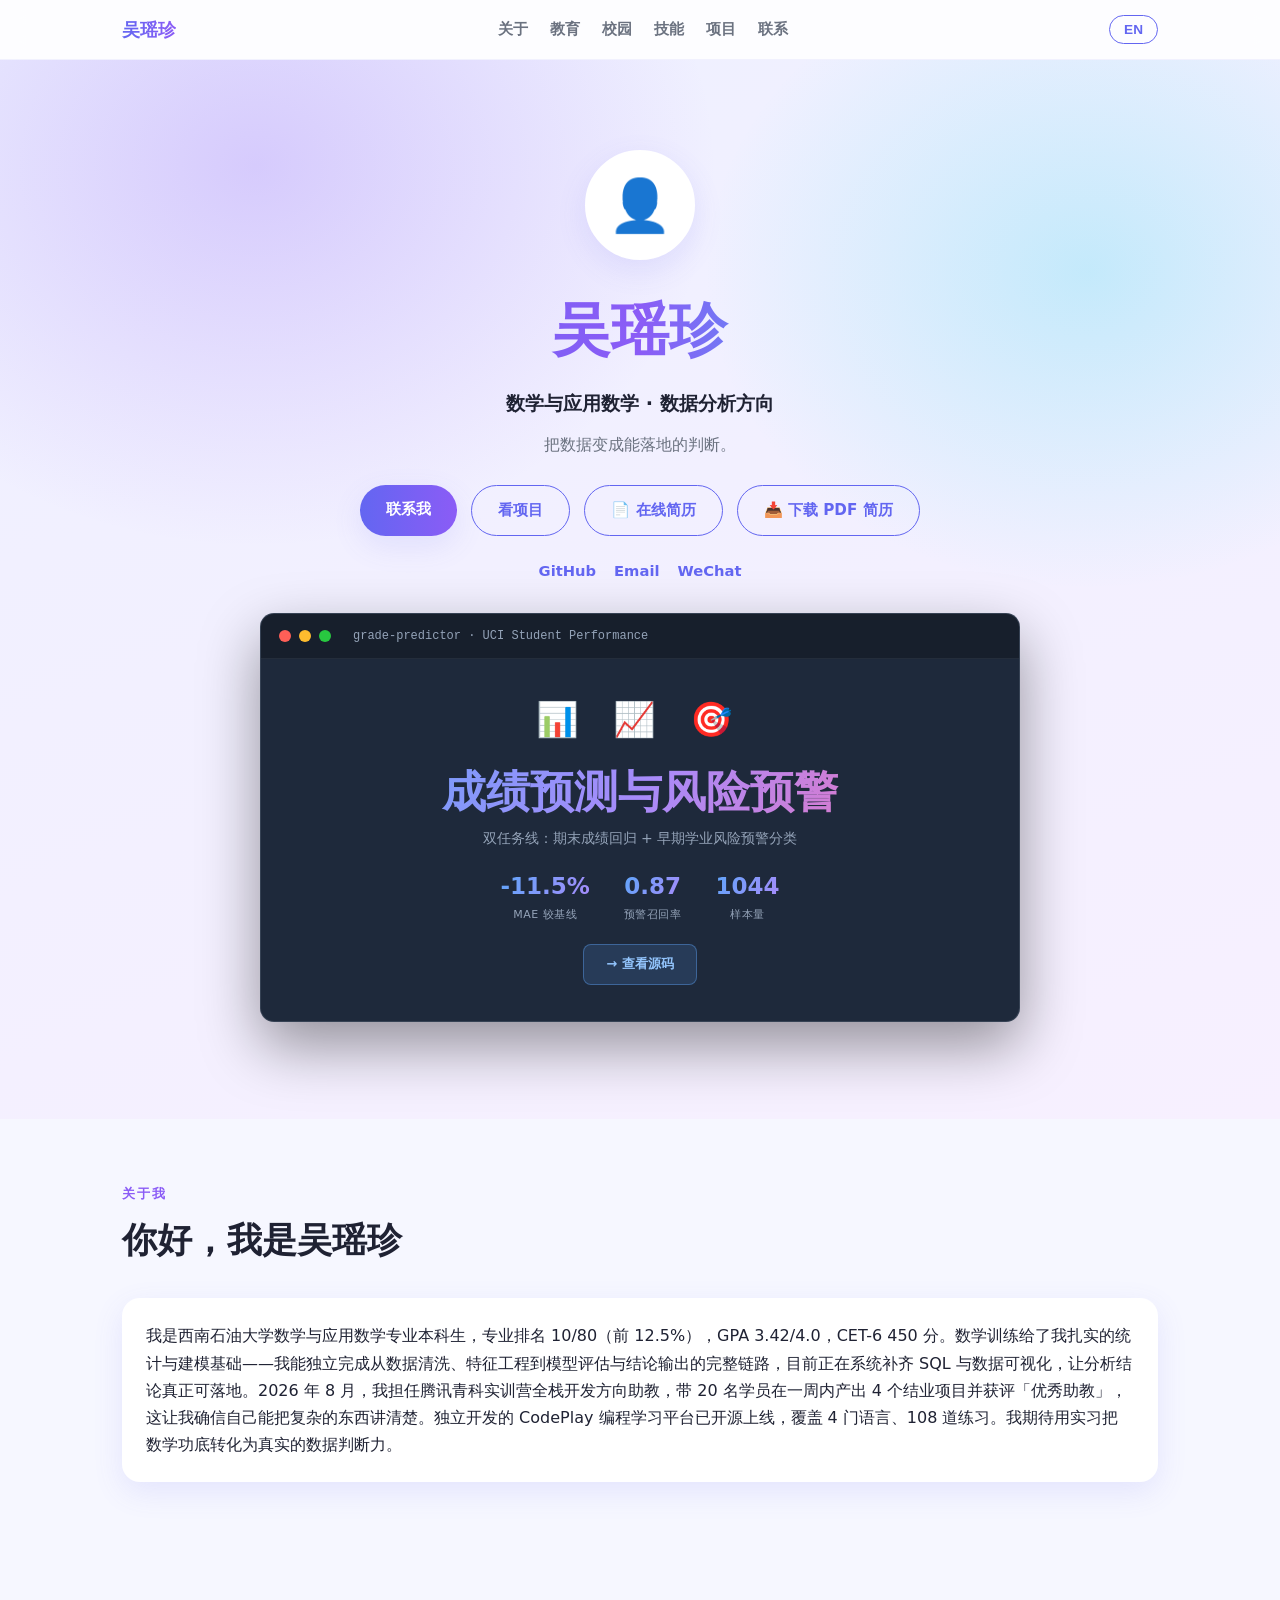
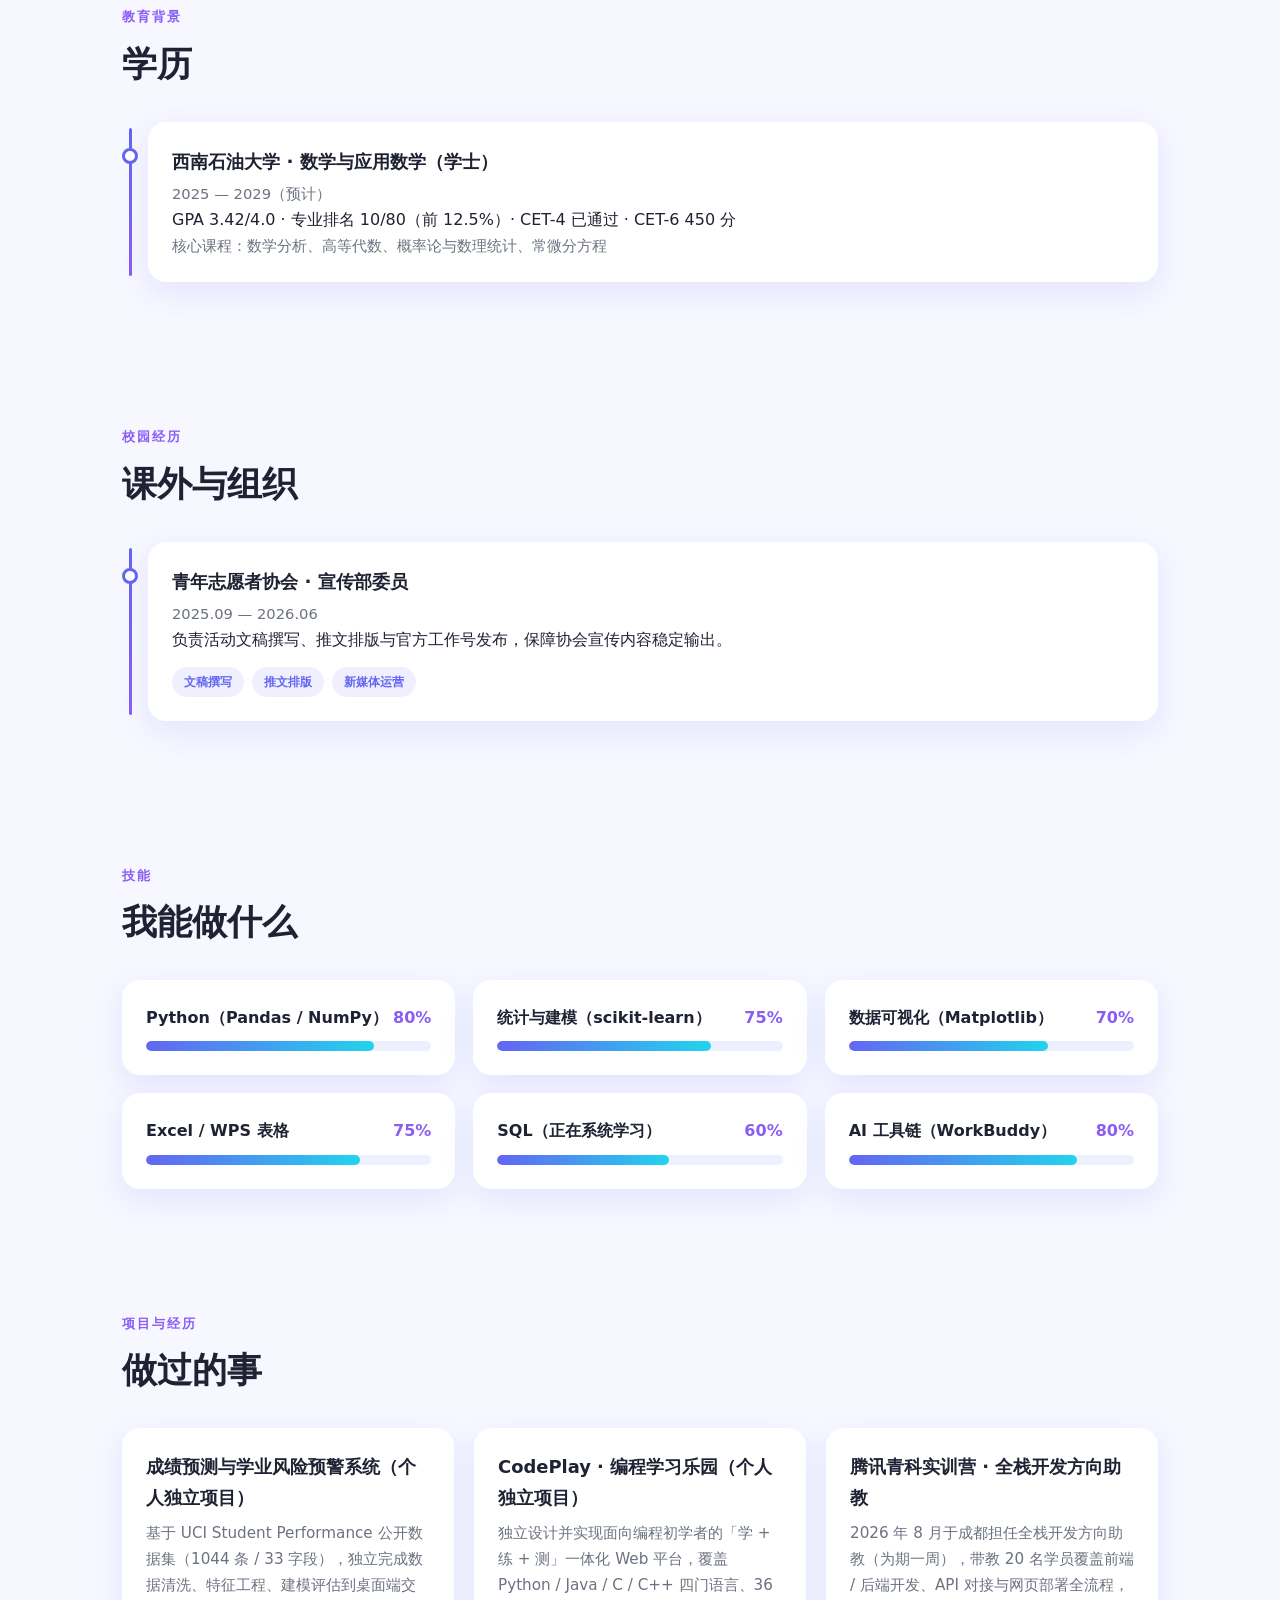
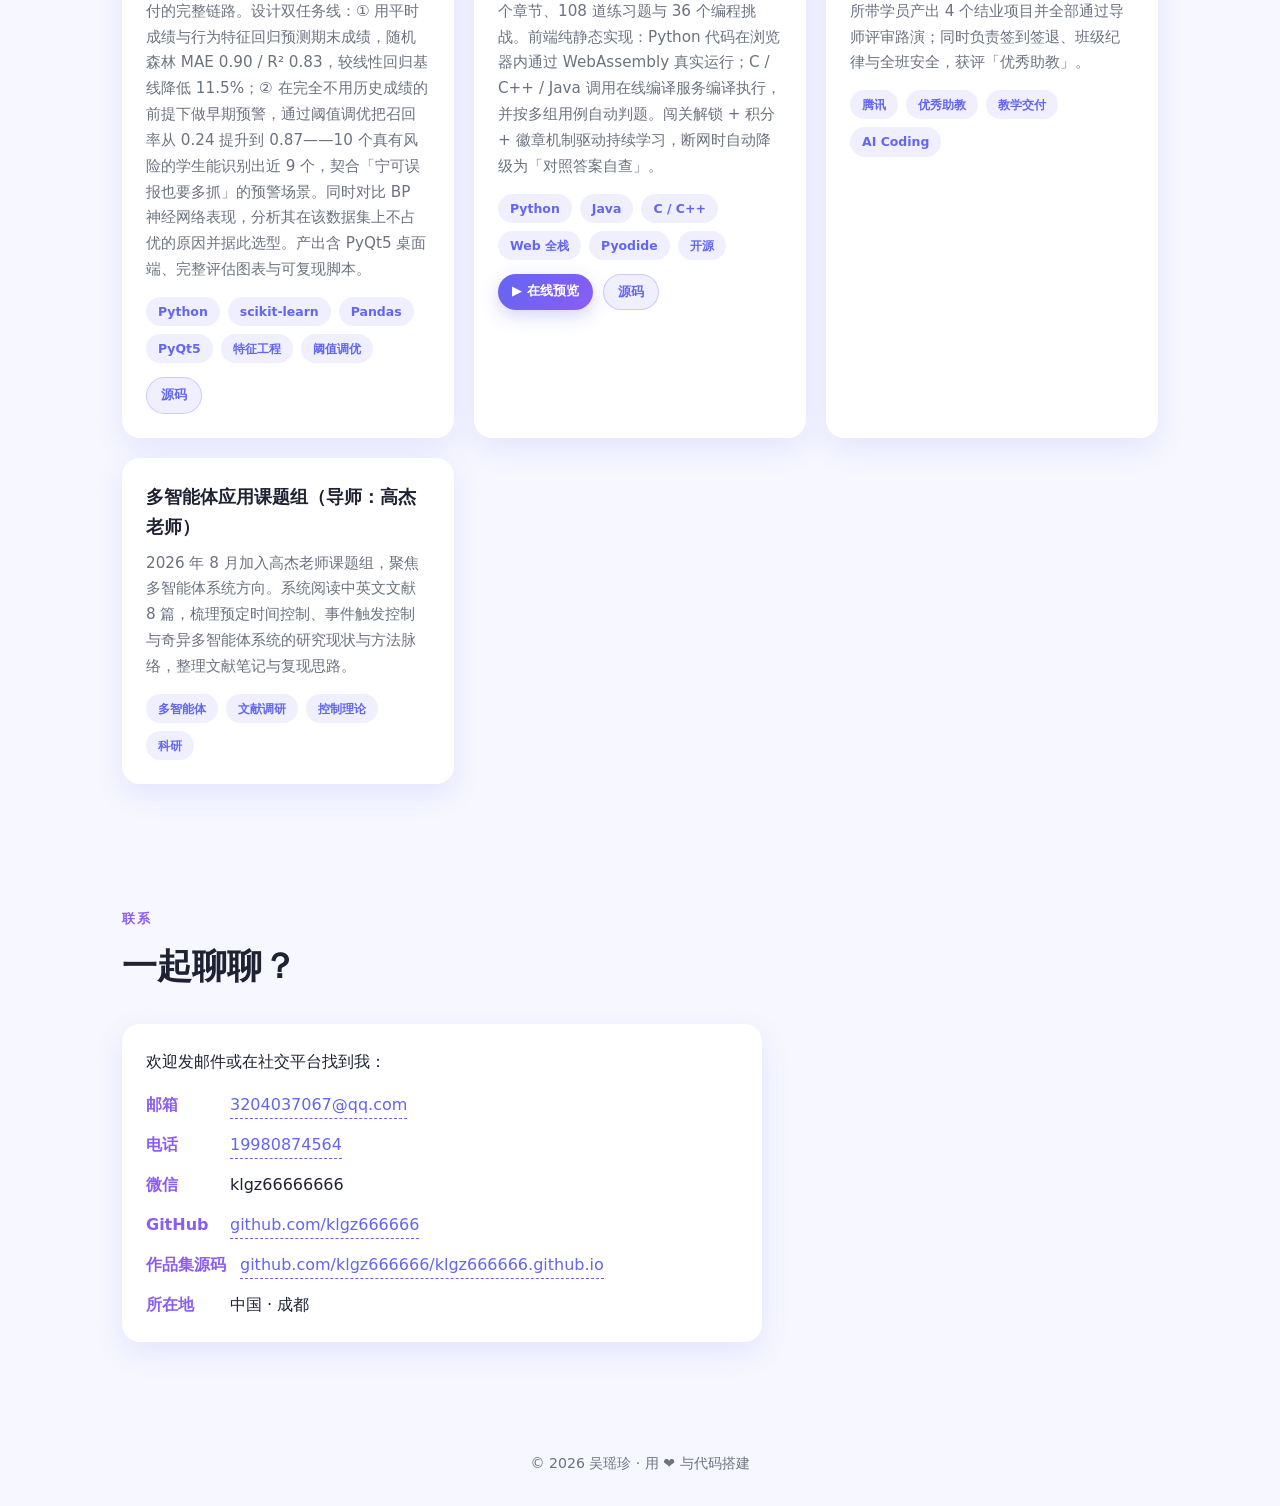
==== index.html @ b0e51e5f "refactor: point online resume button to renamed file" ====
<!DOCTYPE html>
<html lang="zh">
<head>
  <meta charset="UTF-8" />
  <meta name="viewport" content="width=device-width, initial-scale=1.0" />
  <title data-zh="吴瑶珍 · 数据分析 | 个人主页" data-en="Wu Yaozhen · Data Analytics">吴瑶珍 · 数据分析 | 个人主页</title>
  <link rel="stylesheet" href="styles.css" />
  <style>
    /* Hero 特色项目预览 */
    .featured{max-width:680px;margin:50px auto 0;padding:0 24px}
    .featured__window{background:#1e293b;border-radius:14px;overflow:hidden;border:1px solid rgba(148,163,184,.2);box-shadow:0 24px 60px rgba(0,0,0,.4);transition:transform .3s}
    .featured__window:hover{transform:translateY(-6px)}
    .featured__bar{display:flex;align-items:center;gap:8px;padding:12px 18px;background:rgba(0,0,0,.25);border-bottom:1px solid rgba(148,163,184,.1)}
    .featured__bar .dot{width:12px;height:12px;border-radius:50%}
    .featured__bar .dot--red{background:#ff5f57}
    .featured__bar .dot--yellow{background:#febc2e}
    .featured__bar .dot--green{background:#28c840}
    .featured__url{font-size:12px;color:#94a3b8;margin-left:14px;font-family:ui-monospace,Consolas,monospace}
    .featured__body{padding:32px 24px 36px;text-align:center}
    .featured__langs{font-size:34px;letter-spacing:12px;margin-bottom:18px}
    .featured__name{font-size:clamp(28px,4.4vw,44px);font-weight:900;background:linear-gradient(120deg,#60a5fa,#a78bfa,#f472b6);-webkit-background-clip:text;background-clip:text;color:transparent;line-height:1.15}
    .featured__tag{font-size:14px;color:#94a3b8;margin-top:10px}
    .featured__stats{font-size:13px;color:#fbbf24;font-weight:600;margin-top:16px;letter-spacing:.5px}
    .featured__cta{display:inline-block;margin-top:20px;padding:8px 22px;border-radius:8px;background:rgba(96,165,250,.15);border:1px solid rgba(96,165,250,.4);color:#93c5fd;font-size:13px;text-decoration:none;font-weight:600;transition:.2s}
    .featured__cta:hover{background:rgba(96,165,250,.25);border-color:#60a5fa;color:#fff}
    .featured__metrics{display:flex;justify-content:center;gap:34px;margin-top:22px}
    .featured__metrics>div{display:flex;flex-direction:column;gap:5px;align-items:center}
    .featured__metrics b{font-size:23px;font-weight:800;background:linear-gradient(120deg,#60a5fa,#a78bfa);-webkit-background-clip:text;background-clip:text;color:transparent;line-height:1.2}
    .featured__metrics span{font-size:11px;color:#94a3b8;letter-spacing:.5px;white-space:nowrap}
    @media(max-width:600px){.featured__url{display:none}.featured__langs{letter-spacing:6px}.featured__metrics{gap:18px}.featured__metrics b{font-size:18px}.featured__metrics span{font-size:10px}}
  </style>
</head>
<body>
  <!-- ===== 顶部导航 ===== -->
  <header class="nav" id="nav">
    <div class="nav__inner">
      <a class="nav__logo" href="#home" data-zh="吴瑶珍" data-en="Wu Yaozhen">吴瑶珍</a>
      <nav class="nav__links">
        <a href="#about" data-zh="关于" data-en="About">关于</a>
        <a href="#education" data-zh="教育" data-en="Education">教育</a>
        <a href="#campus" data-zh="校园" data-en="Campus">校园</a>
        <a href="#skills" data-zh="技能" data-en="Skills">技能</a>
        <a href="#projects" data-zh="项目" data-en="Projects">项目</a>
        <a href="#contact" data-zh="联系" data-en="Contact">联系</a>
      </nav>
      <button class="lang-toggle" id="langToggle" aria-label="切换语言">EN</button>
    </div>
  </header>

  <!-- ===== Hero 区 ===== -->
  <section class="hero" id="home">
    <div class="hero__bg" aria-hidden="true"></div>
    <div class="hero__inner">
      <div class="hero__avatar" aria-hidden="true">👤</div>
      <h1 class="hero__name" data-zh="吴瑶珍" data-en="Wu Yaozhen">吴瑶珍</h1>
      <p class="hero__role" data-zh="数学与应用数学 · 数据分析方向" data-en="Mathematics · Data Analytics">数学与应用数学 · 数据分析方向</p>
      <p class="hero__tagline" data-zh="把数据变成能落地的判断。" data-en="Turning data into decisions that hold up.">把数据变成能落地的判断。</p>
      <div class="hero__cta">
        <a class="btn btn--primary" href="#contact" data-zh="联系我" data-en="Contact Me">联系我</a>
        <a class="btn btn--ghost" href="#projects" data-zh="看项目" data-en="View Projects">看项目</a>
        <a class="btn btn--ghost" href="resume_online.html" target="_blank" data-zh="📄 在线简历" data-en="📄 Online Resume">📄 在线简历</a>
        <a class="btn btn--ghost" href="resume_print.html" target="_blank" data-zh="📥 下载 PDF 简历" data-en="📥 Download PDF">📥 下载 PDF 简历</a>
      </div>
      <div class="hero__socials">
        <a href="https://github.com/klgz666666" target="_blank" rel="noopener" aria-label="GitHub">GitHub</a>
        <a href="mailto:3204037067@qq.com" aria-label="Email">Email</a>
        <a href="#contact" aria-label="WeChat">WeChat</a>
      </div>

      <!-- Featured Project: 成绩预测与学业风险预警 -->
      <a class="featured" href="https://github.com/klgz666666/grade-predictor" target="_blank" rel="noopener" aria-label="成绩预测与学业风险预警系统">
        <div class="featured__window">
          <div class="featured__bar">
            <span class="dot dot--red"></span>
            <span class="dot dot--yellow"></span>
            <span class="dot dot--green"></span>
            <span class="featured__url">grade-predictor · UCI Student Performance</span>
          </div>
          <div class="featured__body">
            <div class="featured__langs">📊 📈 🎯</div>
            <div class="featured__name" data-zh="成绩预测与风险预警" data-en="Grade Prediction &amp; Risk Warning">成绩预测与风险预警</div>
            <div class="featured__tag" data-zh="双任务线：期末成绩回归 + 早期学业风险预警分类" data-en="Two tracks: grade regression + early risk-warning classification">双任务线：期末成绩回归 + 早期学业风险预警分类</div>
            <div class="featured__metrics">
              <div><b>-11.5%</b><span data-zh="MAE 较基线" data-en="MAE vs baseline">MAE 较基线</span></div>
              <div><b>0.87</b><span data-zh="预警召回率" data-en="Warning recall">预警召回率</span></div>
              <div><b>1044</b><span data-zh="样本量" data-en="Samples">样本量</span></div>
            </div>
            <span class="featured__cta" data-zh="→ 查看源码" data-en="→ View source">→ 查看源码</span>
          </div>
        </div>
      </a>
    </div>
  </section>

  <!-- ===== 关于我 ===== -->
  <section class="section" id="about">
    <div class="section__head reveal">
      <span class="section__kicker" data-zh="关于我" data-en="About">关于我</span>
      <h2 data-zh="你好，我是吴瑶珍" data-en="Hi, I'm Wu Yaozhen">你好，我是吴瑶珍</h2>
    </div>
    <div class="card reveal">
      <p data-zh="我是西南石油大学数学与应用数学专业本科生，专业排名 10/80（前 12.5%），GPA 3.42/4.0，CET-6 450 分。数学训练给了我扎实的统计与建模基础——我能独立完成从数据清洗、特征工程到模型评估与结论输出的完整链路，目前正在系统补齐 SQL 与数据可视化，让分析结论真正可落地。2026 年 8 月，我担任腾讯青科实训营全栈开发方向助教，带 20 名学员在一周内产出 4 个结业项目并获评「优秀助教」，这让我确信自己能把复杂的东西讲清楚。独立开发的 CodePlay 编程学习平台已开源上线，覆盖 4 门语言、108 道练习。我期待用实习把数学功底转化为真实的数据判断力。" data-en="I'm an undergraduate in Mathematics at Southwest Petroleum University — ranked 10/80 (top 12.5%), GPA 3.42/4.0, CET-6 450. My math training gave me a solid statistical and modeling foundation: I can independently own the full loop from data cleaning and feature engineering to model evaluation and written conclusions, and I'm now systematically building up SQL and data visualization so findings actually land. In Aug 2026 I served as a TA for the full-stack track at Tencent's Youth Science Camp, guiding 20 trainees to 4 shipped capstone projects in one week and earning an Outstanding TA award — which convinced me I can make complex things clear. My solo-built CodePlay learning platform is open-sourced and live, covering 4 languages and 108 exercises. I'm looking for an internship to turn solid math into real analytical judgment.">我是西南石油大学数学与应用数学专业本科生，专业排名 10/80（前 12.5%），GPA 3.42/4.0，CET-6 450 分。数学训练给了我扎实的统计与建模基础——我能独立完成从数据清洗、特征工程到模型评估与结论输出的完整链路，目前正在系统补齐 SQL 与数据可视化，让分析结论真正可落地。2026 年 8 月，我担任腾讯青科实训营全栈开发方向助教，带 20 名学员在一周内产出 4 个结业项目并获评「优秀助教」，这让我确信自己能把复杂的东西讲清楚。独立开发的 CodePlay 编程学习平台已开源上线，覆盖 4 门语言、108 道练习。我期待用实习把数学功底转化为真实的数据判断力。</p>
    </div>
  </section>

  <!-- ===== 教育背景 ===== -->
  <section class="section" id="education">
    <div class="section__head reveal">
      <span class="section__kicker" data-zh="教育背景" data-en="Education">教育背景</span>
      <h2 data-zh="学历" data-en="Education">学历</h2>
    </div>
    <div class="timeline">
      <div class="timeline__item reveal">
        <div class="timeline__dot" aria-hidden="true"></div>
        <div class="card">
          <h3 data-zh="西南石油大学 · 数学与应用数学（学士）" data-en="Southwest Petroleum University · B.Sc. in Mathematics">西南石油大学 · 数学与应用数学（学士）</h3>
          <p class="muted" data-zh="2025 — 2029（预计）" data-en="2025 — 2029 (expected)">2025 — 2029（预计）</p>
          <p data-zh="GPA 3.42/4.0 · 专业排名 10/80（前 12.5%）· CET-4 已通过 · CET-6 450 分" data-en="GPA 3.42/4.0 · Rank 10/80 (top 12.5%) · CET-4 passed · CET-6 450">GPA 3.42/4.0 · 专业排名 10/80（前 12.5%）· CET-4 已通过 · CET-6 450 分</p>
          <p class="muted" data-zh="核心课程：数学分析、高等代数、概率论与数理统计、常微分方程" data-en="Core courses: Mathematical Analysis, Advanced Algebra, Probability &amp; Statistics, ODE">核心课程：数学分析、高等代数、概率论与数理统计、常微分方程</p>
        </div>
      </div>
    </div>
  </section>

  <!-- ===== 校园经历 ===== -->
  <section class="section" id="campus">
    <div class="section__head reveal">
      <span class="section__kicker" data-zh="校园经历" data-en="Campus Experience">校园经历</span>
      <h2 data-zh="课外与组织" data-en="Extracurricular &amp; Org">课外与组织</h2>
    </div>
    <div class="timeline">
      <div class="timeline__item reveal">
        <div class="timeline__dot" aria-hidden="true"></div>
        <div class="card">
          <h3 data-zh="青年志愿者协会 · 宣传部委员" data-en="Youth Volunteers Association · PR Dept. Member">青年志愿者协会 · 宣传部委员</h3>
          <p class="muted" data-zh="2025.09 — 2026.06" data-en="2025.09 — 2026.06">2025.09 — 2026.06</p>
          <p data-zh="负责活动文稿撰写、推文排版与官方工作号发布，保障协会宣传内容稳定输出。" data-en="Wrote event copy, laid out articles, and published on the official account — keeping the association's publicity running steadily.">负责活动文稿撰写、推文排版与官方工作号发布，保障协会宣传内容稳定输出。</p>
          <div class="tags"><span>文稿撰写</span><span>推文排版</span><span>新媒体运营</span></div>
        </div>
      </div>
    </div>
  </section>

  <!-- ===== 技能 ===== -->
  <section class="section" id="skills">
    <div class="section__head reveal">
      <span class="section__kicker" data-zh="技能" data-en="Skills">技能</span>
      <h2 data-zh="我能做什么" data-en="What I Can Do">我能做什么</h2>
    </div>
    <div class="skills-grid">
      <!-- 每个技能：data-level 为进度百分比（0-100） -->
      <div class="card skill reveal">
        <div class="skill__top"><span data-zh="Python（Pandas / NumPy）" data-en="Python (Pandas / NumPy)">Python（Pandas / NumPy）</span><span class="skill__pct">80%</span></div>
        <div class="bar"><div class="bar__fill" data-level="80"></div></div>
      </div>
      <div class="card skill reveal">
        <div class="skill__top"><span data-zh="统计与建模（scikit-learn）" data-en="Statistics &amp; Modeling (scikit-learn)">统计与建模（scikit-learn）</span><span class="skill__pct">75%</span></div>
        <div class="bar"><div class="bar__fill" data-level="75"></div></div>
      </div>
      <div class="card skill reveal">
        <div class="skill__top"><span data-zh="数据可视化（Matplotlib）" data-en="Data Visualization (Matplotlib)">数据可视化（Matplotlib）</span><span class="skill__pct">70%</span></div>
        <div class="bar"><div class="bar__fill" data-level="70"></div></div>
      </div>
      <div class="card skill reveal">
        <div class="skill__top"><span data-zh="Excel / WPS 表格" data-en="Excel / WPS">Excel / WPS 表格</span><span class="skill__pct">75%</span></div>
        <div class="bar"><div class="bar__fill" data-level="75"></div></div>
      </div>
      <div class="card skill reveal">
        <div class="skill__top"><span data-zh="SQL（正在系统学习）" data-en="SQL (in progress)">SQL（正在系统学习）</span><span class="skill__pct">60%</span></div>
        <div class="bar"><div class="bar__fill" data-level="60"></div></div>
      </div>
      <div class="card skill reveal">
        <div class="skill__top"><span data-zh="AI 工具链（WorkBuddy）" data-en="AI Tooling (WorkBuddy)">AI 工具链（WorkBuddy）</span><span class="skill__pct">80%</span></div>
        <div class="bar"><div class="bar__fill" data-level="80"></div></div>
      </div>
    </div>
  </section>

  <!-- ===== 项目与经历 ===== -->
  <section class="section" id="projects">
    <div class="section__head reveal">
      <span class="section__kicker" data-zh="项目与经历" data-en="Projects">项目与经历</span>
      <h2 data-zh="做过的事" data-en="What I've Done">做过的事</h2>
    </div>
    <div class="projects-grid">
      <!-- 成绩预测与学业风险预警 · 数据分析核心项目 -->
      <article class="card project reveal">
        <h3 data-zh="成绩预测与学业风险预警系统（个人独立项目）" data-en="Grade Prediction &amp; Early Risk Warning (Solo Project)">成绩预测与学业风险预警系统（个人独立项目）</h3>
        <p data-zh="基于 UCI Student Performance 公开数据集（1044 条 / 33 字段），独立完成数据清洗、特征工程、建模评估到桌面端交付的完整链路。设计双任务线：① 用平时成绩与行为特征回归预测期末成绩，随机森林 MAE 0.90 / R² 0.83，较线性回归基线降低 11.5%；② 在完全不用历史成绩的前提下做早期预警，通过阈值调优把召回率从 0.24 提升到 0.87——10 个真有风险的学生能识别出近 9 个，契合「宁可误报也要多抓」的预警场景。同时对比 BP 神经网络表现，分析其在该数据集上不占优的原因并据此选型。产出含 PyQt5 桌面端、完整评估图表与可复现脚本。" data-en="End-to-end solo build on the public UCI Student Performance dataset (1,044 records / 33 features) — data cleaning, feature engineering, modeling, evaluation, and a desktop deliverable. Two task tracks: (1) regressing final grades from coursework scores and behavioral features — Random Forest MAE 0.90 / R² 0.83, an 11.5% reduction over the linear baseline; (2) early warning using no historical scores at all, where threshold tuning lifted recall from 0.24 to 0.87 — catching nearly 9 of every 10 truly at-risk students, matching the &quot;better to over-flag than miss&quot; logic of early-warning scenarios. Also benchmarked an MLP neural net, analyzed why it underperforms on this dataset, and documented the model choice. Ships with a PyQt5 desktop app, full evaluation plots, and reproducible scripts.">基于 UCI Student Performance 公开数据集（1044 条 / 33 字段），独立完成数据清洗、特征工程、建模评估到桌面端交付的完整链路。设计双任务线：① 用平时成绩与行为特征回归预测期末成绩，随机森林 MAE 0.90 / R² 0.83，较线性回归基线降低 11.5%；② 在完全不用历史成绩的前提下做早期预警，通过阈值调优把召回率从 0.24 提升到 0.87——10 个真有风险的学生能识别出近 9 个，契合「宁可误报也要多抓」的预警场景。同时对比 BP 神经网络表现，分析其在该数据集上不占优的原因并据此选型。产出含 PyQt5 桌面端、完整评估图表与可复现脚本。</p>
        <div class="tags"><span>Python</span><span>scikit-learn</span><span>Pandas</span><span>PyQt5</span><span>特征工程</span><span>阈值调优</span></div>
        <div class="project-links">
          <a class="repo" href="https://github.com/klgz666666/grade-predictor" target="_blank" rel="noopener" data-zh="源码" data-en="Source">源码</a>
        </div>
      </article>
      <!-- CodePlay · 个人独立项目 -->
      <article class="card project reveal">
        <h3 data-zh="CodePlay · 编程学习乐园（个人独立项目）" data-en="CodePlay · Programming Learning Playground (Solo Project)">CodePlay · 编程学习乐园（个人独立项目）</h3>
        <p data-zh="独立设计并实现面向编程初学者的「学 + 练 + 测」一体化 Web 平台，覆盖 Python / Java / C / C++ 四门语言、36 个章节、108 道练习题与 36 个编程挑战。前端纯静态实现：Python 代码在浏览器内通过 WebAssembly 真实运行；C / C++ / Java 调用在线编译服务编译执行，并按多组用例自动判题。闯关解锁 + 积分 + 徽章机制驱动持续学习，断网时自动降级为「对照答案自查」。" data-en="Solo-designed and shipped an end-to-end learn + practice + test web platform for programming beginners. Covers Python / Java / C / C++ with 36 chapters, 108 quizzes, and 36 coding challenges. Built as a static frontend: Python runs locally via WebAssembly; C/C++/Java compile via an online judge and auto-grade against test cases. Gamified with level-locked chapters, XP, and badges, with an automatic fallback to self-check mode when offline.">独立设计并实现面向编程初学者的「学 + 练 + 测」一体化 Web 平台，覆盖 Python / Java / C / C++ 四门语言、36 个章节、108 道练习题与 36 个编程挑战。前端纯静态实现：Python 代码在浏览器内通过 WebAssembly 真实运行；C / C++ / Java 调用在线编译服务编译执行，并按多组用例自动判题。闯关解锁 + 积分 + 徽章机制驱动持续学习，断网时自动降级为「对照答案自查」。</p>
        <div class="tags"><span>Python</span><span>Java</span><span>C / C++</span><span>Web 全栈</span><span>Pyodide</span><span>开源</span></div>
        <div class="project-links">
          <a class="live" href="https://klgz666666.github.io/codeplay/" target="_blank" rel="noopener" data-zh="▶ 在线预览" data-en="▶ Live Demo">▶ 在线预览</a>
          <a class="repo" href="https://github.com/klgz666666/codeplay" target="_blank" rel="noopener" data-zh="源码" data-en="Source">源码</a>
        </div>
      </article>
      <!-- 腾讯青科实训营助教 -->
      <article class="card project reveal">
        <h3 data-zh="腾讯青科实训营 · 全栈开发方向助教" data-en="Tencent Youth Science Camp · Full-stack Track TA">腾讯青科实训营 · 全栈开发方向助教</h3>
        <p data-zh="2026 年 8 月于成都担任全栈开发方向助教（为期一周），带教 20 名学员覆盖前端 / 后端开发、API 对接与网页部署全流程，所带学员产出 4 个结业项目并全部通过导师评审路演；同时负责签到签退、班级纪律与全班安全，获评「优秀助教」。" data-en="TA for the full-stack track in Chengdu (Aug 2026, one week). Mentored 20 trainees across frontend / backend development, API integration, and web deployment; all 4 capstone projects passed mentor review and demo day. Also owned attendance, class discipline, and student safety, and was named an Outstanding TA.">2026 年 8 月于成都担任全栈开发方向助教（为期一周），带教 20 名学员覆盖前端 / 后端开发、API 对接与网页部署全流程，所带学员产出 4 个结业项目并全部通过导师评审路演；同时负责签到签退、班级纪律与全班安全，获评「优秀助教」。</p>
        <div class="tags"><span>腾讯</span><span>优秀助教</span><span>教学交付</span><span>AI Coding</span></div>
      </article>
      <!-- 科研经历：多智能体课题组 -->
      <article class="card project reveal">
        <h3 data-zh="多智能体应用课题组（导师：高杰老师）" data-en="Multi-Agent Applications Group (Advisor: Prof. Gao Jie)">多智能体应用课题组（导师：高杰老师）</h3>
        <p data-zh="2026 年 8 月加入高杰老师课题组，聚焦多智能体系统方向。系统阅读中英文文献 8 篇，梳理预定时间控制、事件触发控制与奇异多智能体系统的研究现状与方法脉络，整理文献笔记与复现思路。" data-en="Joined Prof. Gao Jie's group in Aug 2026, focusing on multi-agent systems. Reviewed 8 papers in Chinese and English on prescribed-time control, event-triggered control, and singular multi-agent systems, and compiled reading notes and reproduction plans.">2026 年 8 月加入高杰老师课题组，聚焦多智能体系统方向。系统阅读中英文文献 8 篇，梳理预定时间控制、事件触发控制与奇异多智能体系统的研究现状与方法脉络，整理文献笔记与复现思路。</p>
        <div class="tags"><span>多智能体</span><span>文献调研</span><span>控制理论</span><span>科研</span></div>
      </article>
    </div>
  </section>

  <!-- ===== 联系方式 ===== -->
  <section class="section section--contact" id="contact">
    <div class="section__head reveal">
      <span class="section__kicker" data-zh="联系" data-en="Contact">联系</span>
      <h2 data-zh="一起聊聊？" data-en="Let's Talk">一起聊聊？</h2>
    </div>
    <div class="card contact-card reveal">
      <p data-zh="欢迎发邮件或在社交平台找到我：" data-en="Feel free to email me or find me on social platforms:">欢迎发邮件或在社交平台找到我：</p>
      <ul class="contact-list">
        <li><span data-zh="邮箱" data-en="Email">邮箱</span><a href="mailto:3204037067@qq.com">3204037067@qq.com</a></li>
        <li><span data-zh="电话" data-en="Phone">电话</span><a href="tel:19980874564">19980874564</a></li>
        <li><span data-zh="微信" data-en="WeChat">微信</span><span>klgz66666666</span></li>
        <li><span data-zh="GitHub" data-en="GitHub">GitHub</span><a href="https://github.com/klgz666666" target="_blank" rel="noopener">github.com/klgz666666</a></li>
        <li><span data-zh="作品集源码" data-en="Portfolio Source">作品集源码</span><a href="https://github.com/klgz666666/klgz666666.github.io" target="_blank" rel="noopener">github.com/klgz666666/klgz666666.github.io</a></li>
        <li><span data-zh="所在地" data-en="Location">所在地</span><span data-zh="中国 · 成都" data-en="Chengdu, China">中国 · 成都</span></li>
      </ul>
    </div>
  </section>

  <footer class="footer">
    <p data-zh="© 2026 吴瑶珍 · 用 ❤️ 与代码搭建" data-en="© 2026 Wu Yaozhen · Built with ❤️ &amp; code">© 2026 吴瑶珍 · 用 ❤️ 与代码搭建</p>
  </footer>

  <script src="script.js"></script>
</body>
</html>
---- styles.css ----
/* =========================================================
   个人简历网站 · 活泼创意风样式
   想改配色：只改下面 :root 里的几个变量即可
   ========================================================= */
:root {
  --c1: #6366f1;        /* 主色 靛蓝 */
  --c2: #8b5cf6;        /* 辅助 紫 */
  --c3: #22d3ee;        /* 点缀 青 */
  --ink: #1f2233;       /* 正文深灰 */
  --muted: #6b7280;     /* 次要文字 */
  --bg: #f6f7ff;        /* 页面底色 */
  --card: #ffffff;      /* 卡片底色 */
  --radius: 18px;
  --shadow: 0 10px 30px rgba(99, 102, 241, 0.12);
  --shadow-hover: 0 16px 40px rgba(99, 102, 241, 0.22);
}

* { box-sizing: border-box; margin: 0; padding: 0; }

html { scroll-behavior: smooth; }

body {
  font-family: "PingFang SC", "Microsoft YaHei", "Segoe UI", system-ui, -apple-system, sans-serif;
  color: var(--ink);
  background: var(--bg);
  line-height: 1.7;
  -webkit-font-smoothing: antialiased;
}

a { color: inherit; text-decoration: none; }

.muted { color: var(--muted); font-size: 0.92rem; }

/* ===== 导航 ===== */
.nav {
  position: sticky; top: 0; z-index: 50;
  background: rgba(255, 255, 255, 0.75);
  backdrop-filter: blur(12px);
  border-bottom: 1px solid rgba(99, 102, 241, 0.08);
}
.nav__inner {
  max-width: 1080px; margin: 0 auto;
  display: flex; align-items: center; justify-content: space-between;
  padding: 14px 22px;
}
.nav__logo {
  font-weight: 800; font-size: 1.15rem;
  background: linear-gradient(90deg, var(--c1), var(--c2));
  -webkit-background-clip: text; background-clip: text; color: transparent;
}
.nav__links { display: flex; gap: 22px; }
.nav__links a {
  font-weight: 600; color: var(--muted); font-size: 0.95rem;
  transition: color 0.2s;
}
.nav__links a:hover { color: var(--c1); }

.lang-toggle {
  border: 1.5px solid var(--c1); color: var(--c1);
  background: transparent; border-radius: 999px;
  padding: 6px 14px; font-weight: 700; cursor: pointer;
  transition: all 0.2s; font-size: 0.85rem;
}
.lang-toggle:hover { background: var(--c1); color: #fff; }

/* ===== Hero ===== */
.hero {
  position: relative; overflow: hidden;
  padding: 90px 22px 70px;
  text-align: center;
}
.hero__bg {
  position: absolute; inset: 0; z-index: 0;
  background:
    radial-gradient(60% 60% at 20% 10%, rgba(139, 92, 246, 0.25), transparent 60%),
    radial-gradient(50% 50% at 85% 20%, rgba(34, 211, 238, 0.22), transparent 60%),
    linear-gradient(160deg, #eef0ff, #f7f0ff);
}
.hero__inner { position: relative; z-index: 1; max-width: 760px; margin: 0 auto; }
.hero__avatar {
  width: 110px; height: 110px; margin: 0 auto 22px;
  border-radius: 50%; font-size: 3.2rem;
  display: grid; place-items: center;
  background: #fff; box-shadow: var(--shadow);
  border: 3px solid #fff;
}
.hero__name {
  font-size: clamp(2.2rem, 6vw, 3.6rem); font-weight: 900;
  background: linear-gradient(90deg, var(--c1), var(--c2), var(--c3));
  -webkit-background-clip: text; background-clip: text; color: transparent;
  letter-spacing: 0.5px;
}
.hero__role {
  font-size: 1.2rem; font-weight: 700; margin-top: 8px; color: var(--ink);
}
.hero__tagline { color: var(--muted); margin-top: 10px; font-size: 1.02rem; }
.hero__cta { display: flex; gap: 14px; justify-content: center; margin-top: 26px; flex-wrap: wrap; }
.hero__socials { display: flex; gap: 18px; justify-content: center; margin-top: 22px; }
.hero__socials a {
  font-weight: 600; color: var(--c1); font-size: 0.92rem;
  border-bottom: 2px solid transparent; transition: border-color 0.2s;
}
.hero__socials a:hover { border-color: var(--c1); }

.btn {
  display: inline-block; padding: 12px 26px; border-radius: 999px;
  font-weight: 700; font-size: 0.95rem; cursor: pointer; transition: all 0.2s;
}
.btn--primary {
  background: linear-gradient(90deg, var(--c1), var(--c2));
  color: #fff; box-shadow: var(--shadow);
}
.btn--primary:hover { transform: translateY(-2px); box-shadow: var(--shadow-hover); }
.btn--ghost { border: 1.5px solid var(--c1); color: var(--c1); }
.btn--ghost:hover { background: var(--c1); color: #fff; }

/* ===== 通用 section ===== */
.section { max-width: 1080px; margin: 0 auto; padding: 60px 22px; }
.section__head { margin-bottom: 28px; }
.section__kicker {
  display: inline-block; font-weight: 800; font-size: 0.8rem; letter-spacing: 2px;
  text-transform: uppercase; color: var(--c2); margin-bottom: 6px;
}
.section__head h2 { font-size: clamp(1.6rem, 4vw, 2.2rem); font-weight: 800; }

.card {
  background: var(--card); border-radius: var(--radius);
  padding: 24px; box-shadow: var(--shadow);
  transition: transform 0.25s, box-shadow 0.25s;
}
.card:hover { transform: translateY(-4px); box-shadow: var(--shadow-hover); }

/* ===== 时间线（教育） ===== */
.timeline { position: relative; padding-left: 26px; }
.timeline::before {
  content: ""; position: absolute; left: 7px; top: 6px; bottom: 6px;
  width: 3px; background: linear-gradient(var(--c1), var(--c2));
  border-radius: 3px;
}
.timeline__item { position: relative; margin-bottom: 20px; }
.timeline__dot {
  position: absolute; left: -26px; top: 26px;
  width: 16px; height: 16px; border-radius: 50%;
  background: #fff; border: 3px solid var(--c1);
}
.timeline__item h3 { font-size: 1.15rem; font-weight: 800; margin-bottom: 4px; }

/* ===== 技能 ===== */
.skills-grid {
  display: grid; grid-template-columns: repeat(auto-fit, minmax(260px, 1fr));
  gap: 18px;
}
.skill__top { display: flex; justify-content: space-between; font-weight: 700; margin-bottom: 10px; }
.skill__pct { color: var(--c2); }
.bar { height: 10px; background: #eef0ff; border-radius: 999px; overflow: hidden; }
.bar__fill {
  height: 100%; width: 0; border-radius: 999px;
  background: linear-gradient(90deg, var(--c1), var(--c3));
  transition: width 1.1s cubic-bezier(.2,.8,.2,1);
}

/* ===== 项目 ===== */
.projects-grid {
  display: grid; grid-template-columns: repeat(auto-fit, minmax(280px, 1fr));
  gap: 20px;
}
.project h3 { font-size: 1.12rem; font-weight: 800; margin-bottom: 8px; }
.project p { color: var(--muted); font-size: 0.95rem; }
.tags { display: flex; flex-wrap: wrap; gap: 8px; margin-top: 14px; }
.tags span {
  font-size: 0.78rem; font-weight: 700; color: var(--c1);
  background: rgba(99, 102, 241, 0.1); padding: 4px 12px; border-radius: 999px;
}

/* ===== 联系 ===== */
.section--contact { padding-bottom: 80px; }
.contact-card { max-width: 640px; }
.contact-list { list-style: none; margin-top: 16px; display: grid; gap: 12px; }
.contact-list li { display: flex; gap: 14px; align-items: baseline; }
.contact-list li span:first-child {
  min-width: 70px; font-weight: 800; color: var(--c2);
}
.contact-list a { color: var(--c1); border-bottom: 1px dashed var(--c1); }

/* 项目卡片外链：在线预览为主按钮，源码为次按钮 */
.project-links { display: flex; flex-wrap: wrap; gap: 10px; margin-top: 14px; }
.project-links a {
  font-size: 0.82rem; font-weight: 800; text-decoration: none;
  padding: 6px 14px; border-radius: 999px; transition: transform .18s ease, box-shadow .18s ease;
}
.project-links a.live {
  color: #fff; background: linear-gradient(135deg, var(--c1), var(--c2));
  box-shadow: 0 6px 18px rgba(99, 102, 241, 0.28);
}
.project-links a.repo {
  color: var(--c1); background: rgba(99, 102, 241, 0.1);
  border: 1px solid rgba(99, 102, 241, 0.25);
}
.project-links a:hover { transform: translateY(-2px); }
@media print {
  .project-links a.live { background: none; color: var(--c1); box-shadow: none; border: 1px solid var(--c1); }
}

/* ===== 页脚 ===== */
.footer { text-align: center; padding: 30px 22px; color: var(--muted); font-size: 0.88rem; }

/* ===== 滚动淡入 ===== */
.reveal { opacity: 0; transform: translateY(26px); transition: opacity 0.7s, transform 0.7s; }
.reveal.is-visible { opacity: 1; transform: none; }

/* ===== 响应式 ===== */
@media (max-width: 640px) {
  .nav__links { display: none; }
  .section { padding: 44px 18px; }
  .hero { padding: 70px 18px 50px; }
}

/* 尊重"减少动效"偏好 */
@media (prefers-reduced-motion: reduce) {
  .reveal { opacity: 1; transform: none; transition: none; }
  .bar__fill { transition: none; }
  html { scroll-behavior: auto; }
}
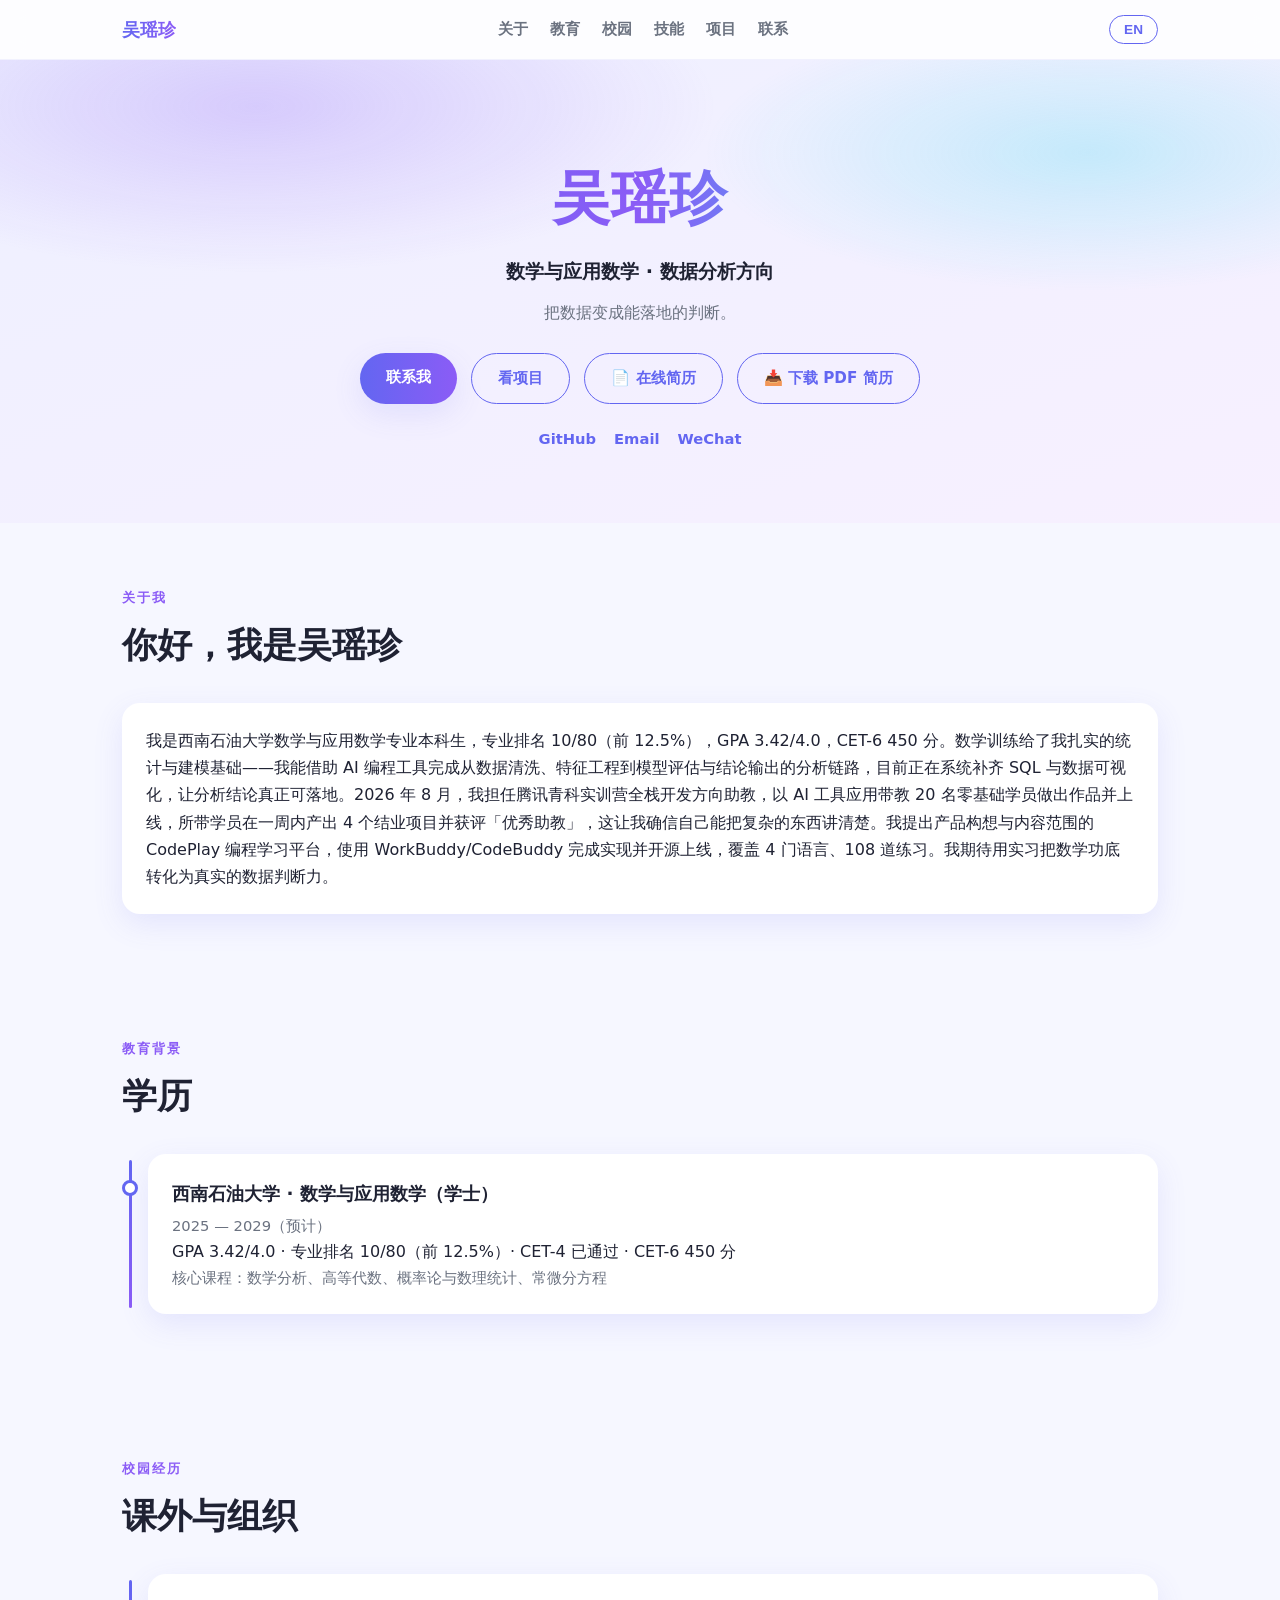
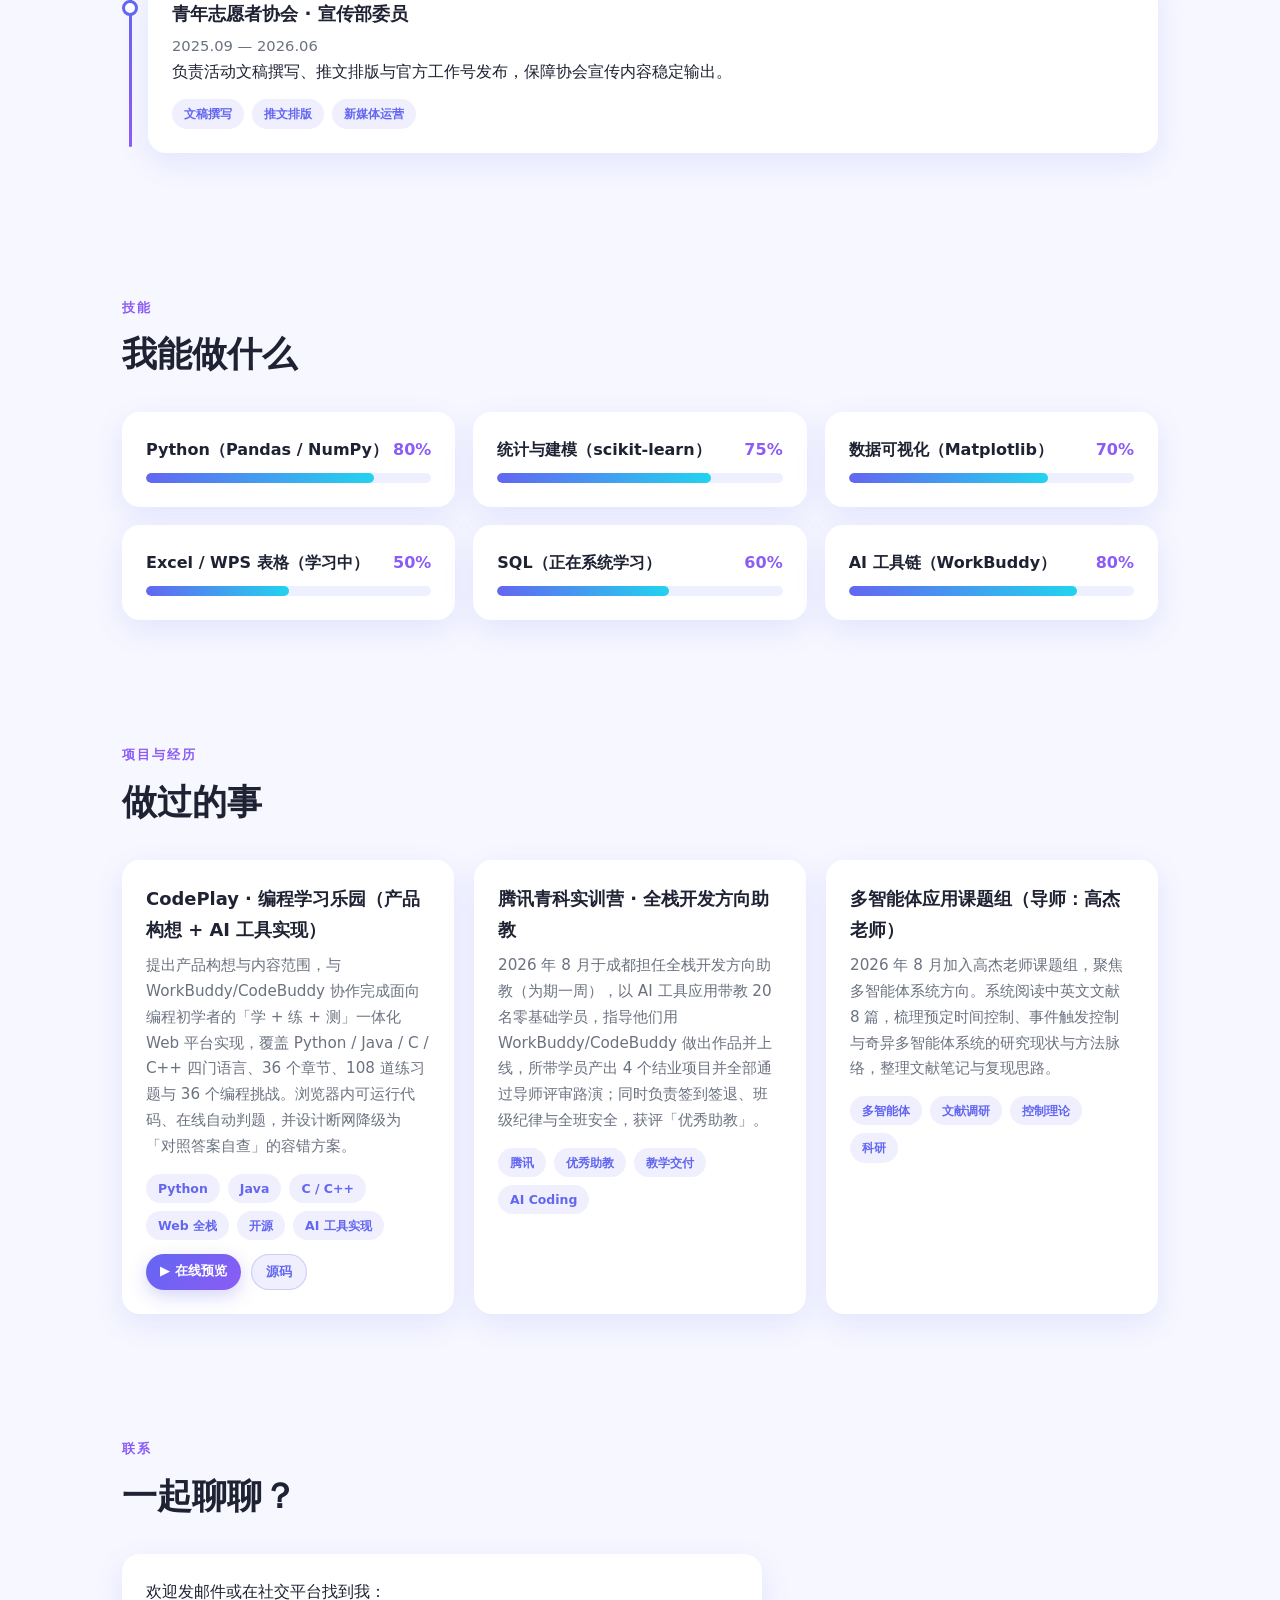
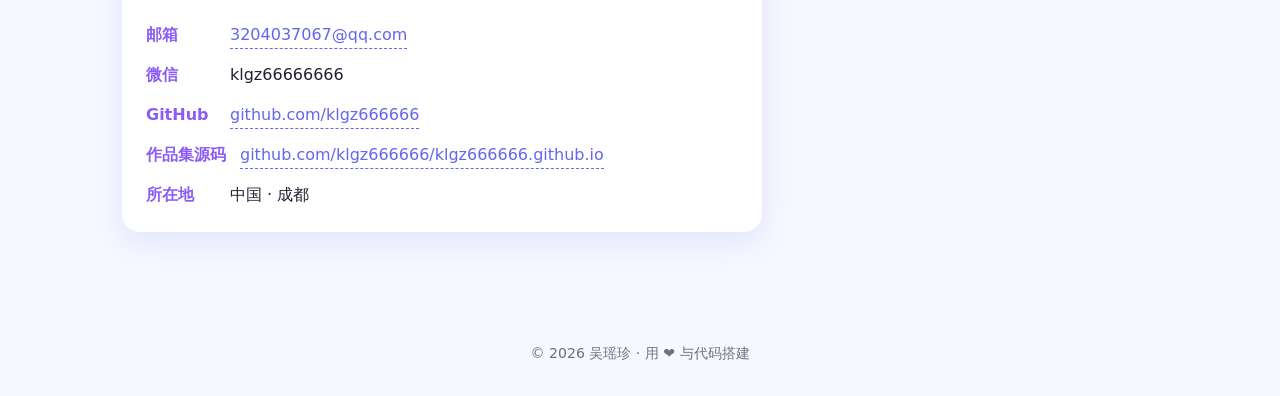
==== commit 168ba86f: "index.html" ====
--- a/index.html
+++ b/index.html
@@ -51,7 +51,6 @@
   <section class="hero" id="home">
     <div class="hero__bg" aria-hidden="true"></div>
     <div class="hero__inner">
-      <div class="hero__avatar" aria-hidden="true">👤</div>
       <h1 class="hero__name" data-zh="吴瑶珍" data-en="Wu Yaozhen">吴瑶珍</h1>
       <p class="hero__role" data-zh="数学与应用数学 · 数据分析方向" data-en="Mathematics · Data Analytics">数学与应用数学 · 数据分析方向</p>
       <p class="hero__tagline" data-zh="把数据变成能落地的判断。" data-en="Turning data into decisions that hold up.">把数据变成能落地的判断。</p>
@@ -66,29 +65,6 @@
         <a href="mailto:3204037067@qq.com" aria-label="Email">Email</a>
         <a href="#contact" aria-label="WeChat">WeChat</a>
       </div>
-
-      <!-- Featured Project: 成绩预测与学业风险预警 -->
-      <a class="featured" href="https://github.com/klgz666666/grade-predictor" target="_blank" rel="noopener" aria-label="成绩预测与学业风险预警系统">
-        <div class="featured__window">
-          <div class="featured__bar">
-            <span class="dot dot--red"></span>
-            <span class="dot dot--yellow"></span>
-            <span class="dot dot--green"></span>
-            <span class="featured__url">grade-predictor · UCI Student Performance</span>
-          </div>
-          <div class="featured__body">
-            <div class="featured__langs">📊 📈 🎯</div>
-            <div class="featured__name" data-zh="成绩预测与风险预警" data-en="Grade Prediction &amp; Risk Warning">成绩预测与风险预警</div>
-            <div class="featured__tag" data-zh="双任务线：期末成绩回归 + 早期学业风险预警分类" data-en="Two tracks: grade regression + early risk-warning classification">双任务线：期末成绩回归 + 早期学业风险预警分类</div>
-            <div class="featured__metrics">
-              <div><b>-11.5%</b><span data-zh="MAE 较基线" data-en="MAE vs baseline">MAE 较基线</span></div>
-              <div><b>0.87</b><span data-zh="预警召回率" data-en="Warning recall">预警召回率</span></div>
-              <div><b>1044</b><span data-zh="样本量" data-en="Samples">样本量</span></div>
-            </div>
-            <span class="featured__cta" data-zh="→ 查看源码" data-en="→ View source">→ 查看源码</span>
-          </div>
-        </div>
-      </a>
     </div>
   </section>
 
@@ -99,7 +75,7 @@
       <h2 data-zh="你好，我是吴瑶珍" data-en="Hi, I'm Wu Yaozhen">你好，我是吴瑶珍</h2>
     </div>
     <div class="card reveal">
-      <p data-zh="我是西南石油大学数学与应用数学专业本科生，专业排名 10/80（前 12.5%），GPA 3.42/4.0，CET-6 450 分。数学训练给了我扎实的统计与建模基础——我能独立完成从数据清洗、特征工程到模型评估与结论输出的完整链路，目前正在系统补齐 SQL 与数据可视化，让分析结论真正可落地。2026 年 8 月，我担任腾讯青科实训营全栈开发方向助教，带 20 名学员在一周内产出 4 个结业项目并获评「优秀助教」，这让我确信自己能把复杂的东西讲清楚。独立开发的 CodePlay 编程学习平台已开源上线，覆盖 4 门语言、108 道练习。我期待用实习把数学功底转化为真实的数据判断力。" data-en="I'm an undergraduate in Mathematics at Southwest Petroleum University — ranked 10/80 (top 12.5%), GPA 3.42/4.0, CET-6 450. My math training gave me a solid statistical and modeling foundation: I can independently own the full loop from data cleaning and feature engineering to model evaluation and written conclusions, and I'm now systematically building up SQL and data visualization so findings actually land. In Aug 2026 I served as a TA for the full-stack track at Tencent's Youth Science Camp, guiding 20 trainees to 4 shipped capstone projects in one week and earning an Outstanding TA award — which convinced me I can make complex things clear. My solo-built CodePlay learning platform is open-sourced and live, covering 4 languages and 108 exercises. I'm looking for an internship to turn solid math into real analytical judgment.">我是西南石油大学数学与应用数学专业本科生，专业排名 10/80（前 12.5%），GPA 3.42/4.0，CET-6 450 分。数学训练给了我扎实的统计与建模基础——我能独立完成从数据清洗、特征工程到模型评估与结论输出的完整链路，目前正在系统补齐 SQL 与数据可视化，让分析结论真正可落地。2026 年 8 月，我担任腾讯青科实训营全栈开发方向助教，带 20 名学员在一周内产出 4 个结业项目并获评「优秀助教」，这让我确信自己能把复杂的东西讲清楚。独立开发的 CodePlay 编程学习平台已开源上线，覆盖 4 门语言、108 道练习。我期待用实习把数学功底转化为真实的数据判断力。</p>
+      <p data-zh="我是西南石油大学数学与应用数学专业本科生，专业排名 10/80（前 12.5%），GPA 3.42/4.0，CET-6 450 分。数学训练给了我扎实的统计与建模基础——我能借助 AI 编程工具完成从数据清洗、特征工程到模型评估与结论输出的分析链路，目前正在系统补齐 SQL 与数据可视化，让分析结论真正可落地。2026 年 8 月，我担任腾讯青科实训营全栈开发方向助教，以 AI 工具应用带教 20 名零基础学员做出作品并上线，所带学员在一周内产出 4 个结业项目并获评「优秀助教」，这让我确信自己能把复杂的东西讲清楚。我提出产品构想与内容范围的 CodePlay 编程学习平台，使用 WorkBuddy/CodeBuddy 完成实现并开源上线，覆盖 4 门语言、108 道练习。我期待用实习把数学功底转化为真实的数据判断力。" data-en="I'm an undergraduate in Mathematics at Southwest Petroleum University — ranked 10/80 (top 12.5%), GPA 3.42/4.0, CET-6 450. My math training gave me a solid statistical and modeling foundation: with AI coding tools I can run the full loop from data cleaning and feature engineering to model evaluation and written conclusions, and I'm now systematically building up SQL and data visualization so findings actually land. In Aug 2026 I served as a TA for the full-stack track at Tencent's Youth Science Camp, coaching 20 beginners to ship work and go live using AI tools, with their 4 capstone projects earning an Outstanding TA award — which convinced me I can make complex things clear. CodePlay, a learning platform whose product concept and content scope I designed, was implemented and open-sourced with WorkBuddy/CodeBuddy, covering 4 languages and 108 exercises. I'm looking for an internship to turn solid math into real analytical judgment.">我是西南石油大学数学与应用数学专业本科生，专业排名 10/80（前 12.5%），GPA 3.42/4.0，CET-6 450 分。数学训练给了我扎实的统计与建模基础——我能借助 AI 编程工具完成从数据清洗、特征工程到模型评估与结论输出的分析链路，目前正在系统补齐 SQL 与数据可视化，让分析结论真正可落地。2026 年 8 月，我担任腾讯青科实训营全栈开发方向助教，以 AI 工具应用带教 20 名零基础学员做出作品并上线，所带学员在一周内产出 4 个结业项目并获评「优秀助教」，这让我确信自己能把复杂的东西讲清楚。我提出产品构想与内容范围的 CodePlay 编程学习平台，使用 WorkBuddy/CodeBuddy 完成实现并开源上线，覆盖 4 门语言、108 道练习。我期待用实习把数学功底转化为真实的数据判断力。</p>
     </div>
   </section>
 
@@ -162,8 +138,8 @@
         <div class="bar"><div class="bar__fill" data-level="70"></div></div>
       </div>
       <div class="card skill reveal">
-        <div class="skill__top"><span data-zh="Excel / WPS 表格" data-en="Excel / WPS">Excel / WPS 表格</span><span class="skill__pct">75%</span></div>
-        <div class="bar"><div class="bar__fill" data-level="75"></div></div>
+        <div class="skill__top"><span data-zh="Excel / WPS 表格（学习中）" data-en="Excel / WPS (Learning)">Excel / WPS 表格（学习中）</span><span class="skill__pct">50%</span></div>
+        <div class="bar"><div class="bar__fill" data-level="50"></div></div>
       </div>
       <div class="card skill reveal">
         <div class="skill__top"><span data-zh="SQL（正在系统学习）" data-en="SQL (in progress)">SQL（正在系统学习）</span><span class="skill__pct">60%</span></div>
@@ -183,20 +159,11 @@
       <h2 data-zh="做过的事" data-en="What I've Done">做过的事</h2>
     </div>
     <div class="projects-grid">
-      <!-- 成绩预测与学业风险预警 · 数据分析核心项目 -->
+      <!-- CodePlay · 产品构想 + AI 工具实现 -->
       <article class="card project reveal">
-        <h3 data-zh="成绩预测与学业风险预警系统（个人独立项目）" data-en="Grade Prediction &amp; Early Risk Warning (Solo Project)">成绩预测与学业风险预警系统（个人独立项目）</h3>
-        <p data-zh="基于 UCI Student Performance 公开数据集（1044 条 / 33 字段），独立完成数据清洗、特征工程、建模评估到桌面端交付的完整链路。设计双任务线：① 用平时成绩与行为特征回归预测期末成绩，随机森林 MAE 0.90 / R² 0.83，较线性回归基线降低 11.5%；② 在完全不用历史成绩的前提下做早期预警，通过阈值调优把召回率从 0.24 提升到 0.87——10 个真有风险的学生能识别出近 9 个，契合「宁可误报也要多抓」的预警场景。同时对比 BP 神经网络表现，分析其在该数据集上不占优的原因并据此选型。产出含 PyQt5 桌面端、完整评估图表与可复现脚本。" data-en="End-to-end solo build on the public UCI Student Performance dataset (1,044 records / 33 features) — data cleaning, feature engineering, modeling, evaluation, and a desktop deliverable. Two task tracks: (1) regressing final grades from coursework scores and behavioral features — Random Forest MAE 0.90 / R² 0.83, an 11.5% reduction over the linear baseline; (2) early warning using no historical scores at all, where threshold tuning lifted recall from 0.24 to 0.87 — catching nearly 9 of every 10 truly at-risk students, matching the &quot;better to over-flag than miss&quot; logic of early-warning scenarios. Also benchmarked an MLP neural net, analyzed why it underperforms on this dataset, and documented the model choice. Ships with a PyQt5 desktop app, full evaluation plots, and reproducible scripts.">基于 UCI Student Performance 公开数据集（1044 条 / 33 字段），独立完成数据清洗、特征工程、建模评估到桌面端交付的完整链路。设计双任务线：① 用平时成绩与行为特征回归预测期末成绩，随机森林 MAE 0.90 / R² 0.83，较线性回归基线降低 11.5%；② 在完全不用历史成绩的前提下做早期预警，通过阈值调优把召回率从 0.24 提升到 0.87——10 个真有风险的学生能识别出近 9 个，契合「宁可误报也要多抓」的预警场景。同时对比 BP 神经网络表现，分析其在该数据集上不占优的原因并据此选型。产出含 PyQt5 桌面端、完整评估图表与可复现脚本。</p>
-        <div class="tags"><span>Python</span><span>scikit-learn</span><span>Pandas</span><span>PyQt5</span><span>特征工程</span><span>阈值调优</span></div>
-        <div class="project-links">
-          <a class="repo" href="https://github.com/klgz666666/grade-predictor" target="_blank" rel="noopener" data-zh="源码" data-en="Source">源码</a>
-        </div>
-      </article>
-      <!-- CodePlay · 个人独立项目 -->
-      <article class="card project reveal">
-        <h3 data-zh="CodePlay · 编程学习乐园（个人独立项目）" data-en="CodePlay · Programming Learning Playground (Solo Project)">CodePlay · 编程学习乐园（个人独立项目）</h3>
-        <p data-zh="独立设计并实现面向编程初学者的「学 + 练 + 测」一体化 Web 平台，覆盖 Python / Java / C / C++ 四门语言、36 个章节、108 道练习题与 36 个编程挑战。前端纯静态实现：Python 代码在浏览器内通过 WebAssembly 真实运行；C / C++ / Java 调用在线编译服务编译执行，并按多组用例自动判题。闯关解锁 + 积分 + 徽章机制驱动持续学习，断网时自动降级为「对照答案自查」。" data-en="Solo-designed and shipped an end-to-end learn + practice + test web platform for programming beginners. Covers Python / Java / C / C++ with 36 chapters, 108 quizzes, and 36 coding challenges. Built as a static frontend: Python runs locally via WebAssembly; C/C++/Java compile via an online judge and auto-grade against test cases. Gamified with level-locked chapters, XP, and badges, with an automatic fallback to self-check mode when offline.">独立设计并实现面向编程初学者的「学 + 练 + 测」一体化 Web 平台，覆盖 Python / Java / C / C++ 四门语言、36 个章节、108 道练习题与 36 个编程挑战。前端纯静态实现：Python 代码在浏览器内通过 WebAssembly 真实运行；C / C++ / Java 调用在线编译服务编译执行，并按多组用例自动判题。闯关解锁 + 积分 + 徽章机制驱动持续学习，断网时自动降级为「对照答案自查」。</p>
-        <div class="tags"><span>Python</span><span>Java</span><span>C / C++</span><span>Web 全栈</span><span>Pyodide</span><span>开源</span></div>
+        <h3 data-zh="CodePlay · 编程学习乐园（产品构想 + AI 工具实现）" data-en="CodePlay · Programming Learning Playground (Concept + AI-tool build)">CodePlay · 编程学习乐园（产品构想 + AI 工具实现）</h3>
+        <p data-zh="提出产品构想与内容范围，与 WorkBuddy/CodeBuddy 协作完成面向编程初学者的「学 + 练 + 测」一体化 Web 平台实现，覆盖 Python / Java / C / C++ 四门语言、36 个章节、108 道练习题与 36 个编程挑战。浏览器内可运行代码、在线自动判题，并设计断网降级为「对照答案自查」的容错方案。" data-en="I designed the product concept and content scope, and built the end-to-end learn + practice + test web platform for programming beginners with WorkBuddy/CodeBuddy. Covers Python / Java / C / C++ with 36 chapters, 108 quizzes, and 36 coding challenges. Runs code in-browser and auto-grades online, with an offline fallback to self-check mode.">提出产品构想与内容范围，与 WorkBuddy/CodeBuddy 协作完成面向编程初学者的「学 + 练 + 测」一体化 Web 平台实现，覆盖 Python / Java / C / C++ 四门语言、36 个章节、108 道练习题与 36 个编程挑战。浏览器内可运行代码、在线自动判题，并设计断网降级为「对照答案自查」的容错方案。</p>
+        <div class="tags"><span>Python</span><span>Java</span><span>C / C++</span><span>Web 全栈</span><span>开源</span><span>AI 工具实现</span></div>
         <div class="project-links">
           <a class="live" href="https://klgz666666.github.io/codeplay/" target="_blank" rel="noopener" data-zh="▶ 在线预览" data-en="▶ Live Demo">▶ 在线预览</a>
           <a class="repo" href="https://github.com/klgz666666/codeplay" target="_blank" rel="noopener" data-zh="源码" data-en="Source">源码</a>
@@ -205,7 +172,7 @@
       <!-- 腾讯青科实训营助教 -->
       <article class="card project reveal">
         <h3 data-zh="腾讯青科实训营 · 全栈开发方向助教" data-en="Tencent Youth Science Camp · Full-stack Track TA">腾讯青科实训营 · 全栈开发方向助教</h3>
-        <p data-zh="2026 年 8 月于成都担任全栈开发方向助教（为期一周），带教 20 名学员覆盖前端 / 后端开发、API 对接与网页部署全流程，所带学员产出 4 个结业项目并全部通过导师评审路演；同时负责签到签退、班级纪律与全班安全，获评「优秀助教」。" data-en="TA for the full-stack track in Chengdu (Aug 2026, one week). Mentored 20 trainees across frontend / backend development, API integration, and web deployment; all 4 capstone projects passed mentor review and demo day. Also owned attendance, class discipline, and student safety, and was named an Outstanding TA.">2026 年 8 月于成都担任全栈开发方向助教（为期一周），带教 20 名学员覆盖前端 / 后端开发、API 对接与网页部署全流程，所带学员产出 4 个结业项目并全部通过导师评审路演；同时负责签到签退、班级纪律与全班安全，获评「优秀助教」。</p>
+        <p data-zh="2026 年 8 月于成都担任全栈开发方向助教（为期一周），以 AI 工具应用带教 20 名零基础学员，指导他们用 WorkBuddy/CodeBuddy 做出作品并上线，所带学员产出 4 个结业项目并全部通过导师评审路演；同时负责签到签退、班级纪律与全班安全，获评「优秀助教」。" data-en="TA for the full-stack track in Chengdu (Aug 2026, one week). Coached 20 beginners in applying AI tools to build and ship their work with WorkBuddy/CodeBuddy; all 4 capstone projects passed mentor review and demo day. Also owned attendance, class discipline, and student safety, and was named an Outstanding TA.">2026 年 8 月于成都担任全栈开发方向助教（为期一周），以 AI 工具应用带教 20 名零基础学员，指导他们用 WorkBuddy/CodeBuddy 做出作品并上线，所带学员产出 4 个结业项目并全部通过导师评审路演；同时负责签到签退、班级纪律与全班安全，获评「优秀助教」。</p>
         <div class="tags"><span>腾讯</span><span>优秀助教</span><span>教学交付</span><span>AI Coding</span></div>
       </article>
       <!-- 科研经历：多智能体课题组 -->
@@ -227,7 +194,6 @@
       <p data-zh="欢迎发邮件或在社交平台找到我：" data-en="Feel free to email me or find me on social platforms:">欢迎发邮件或在社交平台找到我：</p>
       <ul class="contact-list">
         <li><span data-zh="邮箱" data-en="Email">邮箱</span><a href="mailto:3204037067@qq.com">3204037067@qq.com</a></li>
-        <li><span data-zh="电话" data-en="Phone">电话</span><a href="tel:19980874564">19980874564</a></li>
         <li><span data-zh="微信" data-en="WeChat">微信</span><span>klgz66666666</span></li>
         <li><span data-zh="GitHub" data-en="GitHub">GitHub</span><a href="https://github.com/klgz666666" target="_blank" rel="noopener">github.com/klgz666666</a></li>
         <li><span data-zh="作品集源码" data-en="Portfolio Source">作品集源码</span><a href="https://github.com/klgz666666/klgz666666.github.io" target="_blank" rel="noopener">github.com/klgz666666/klgz666666.github.io</a></li>
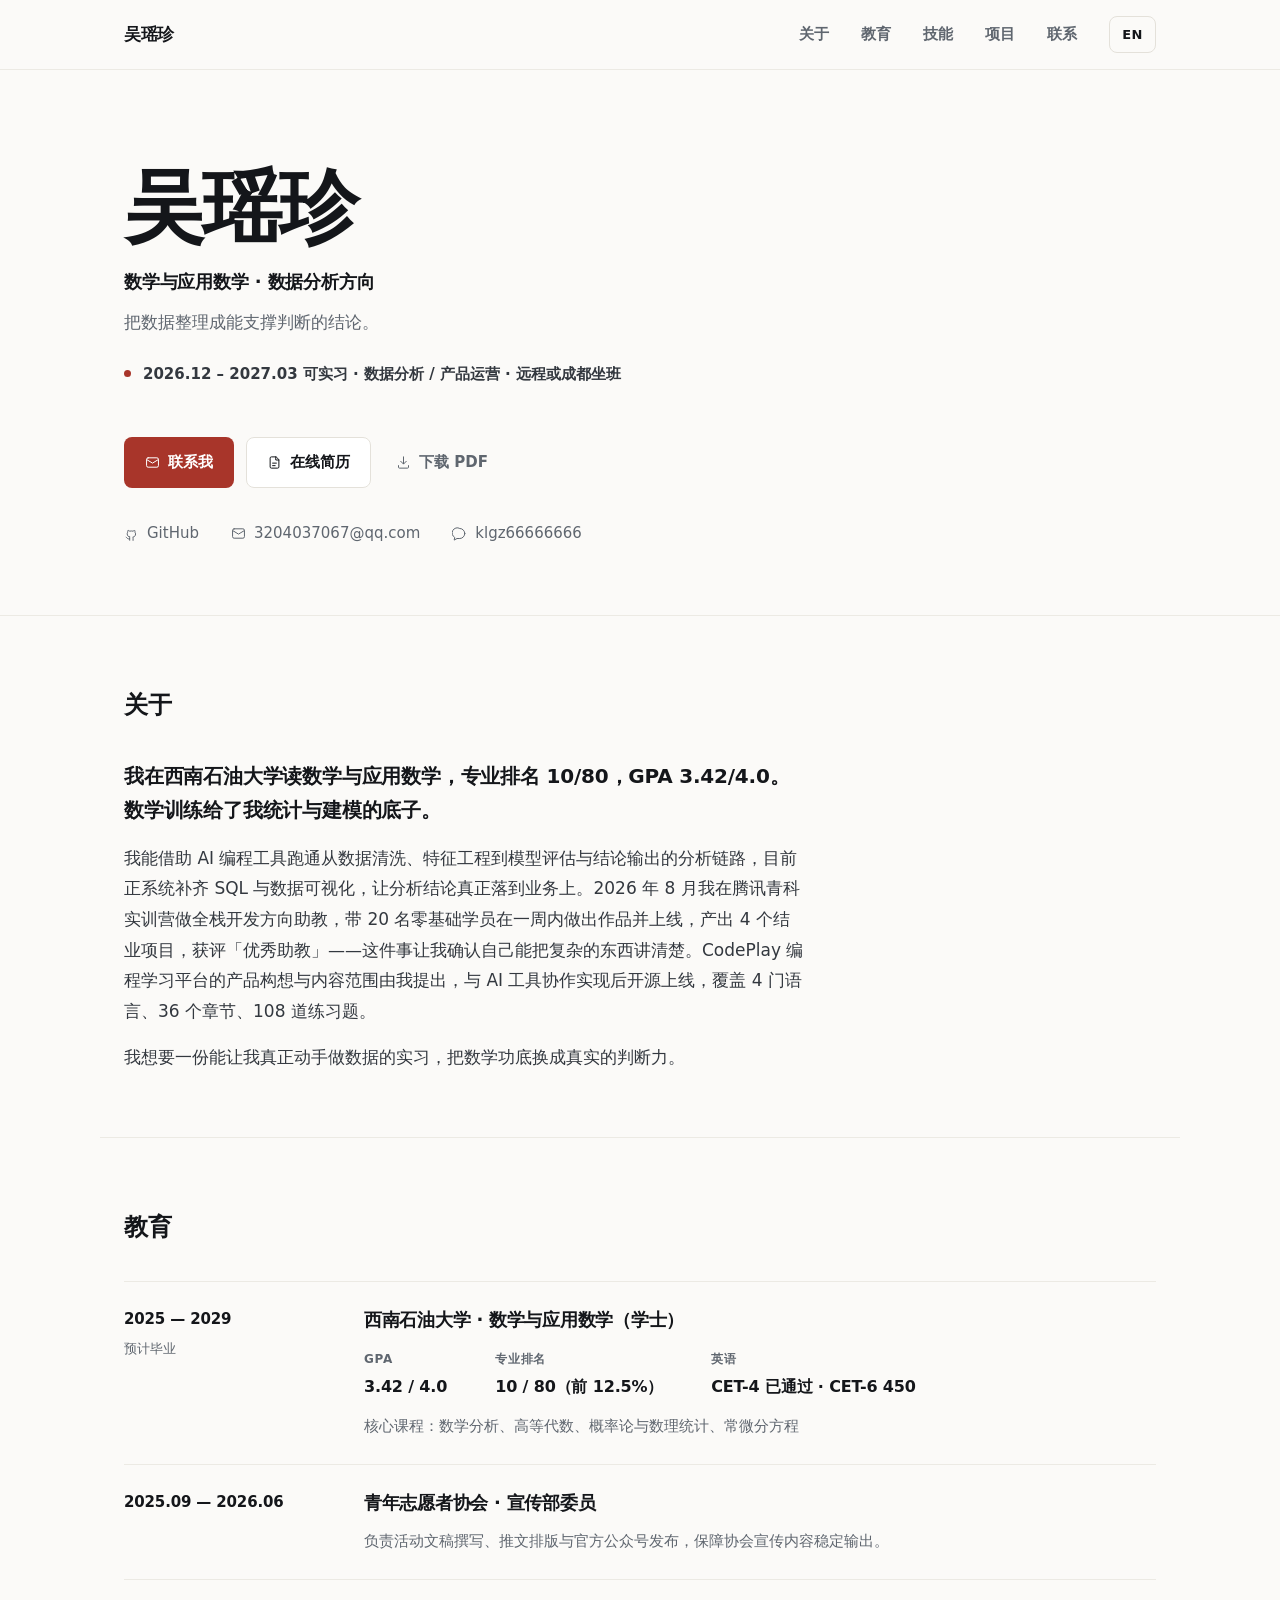
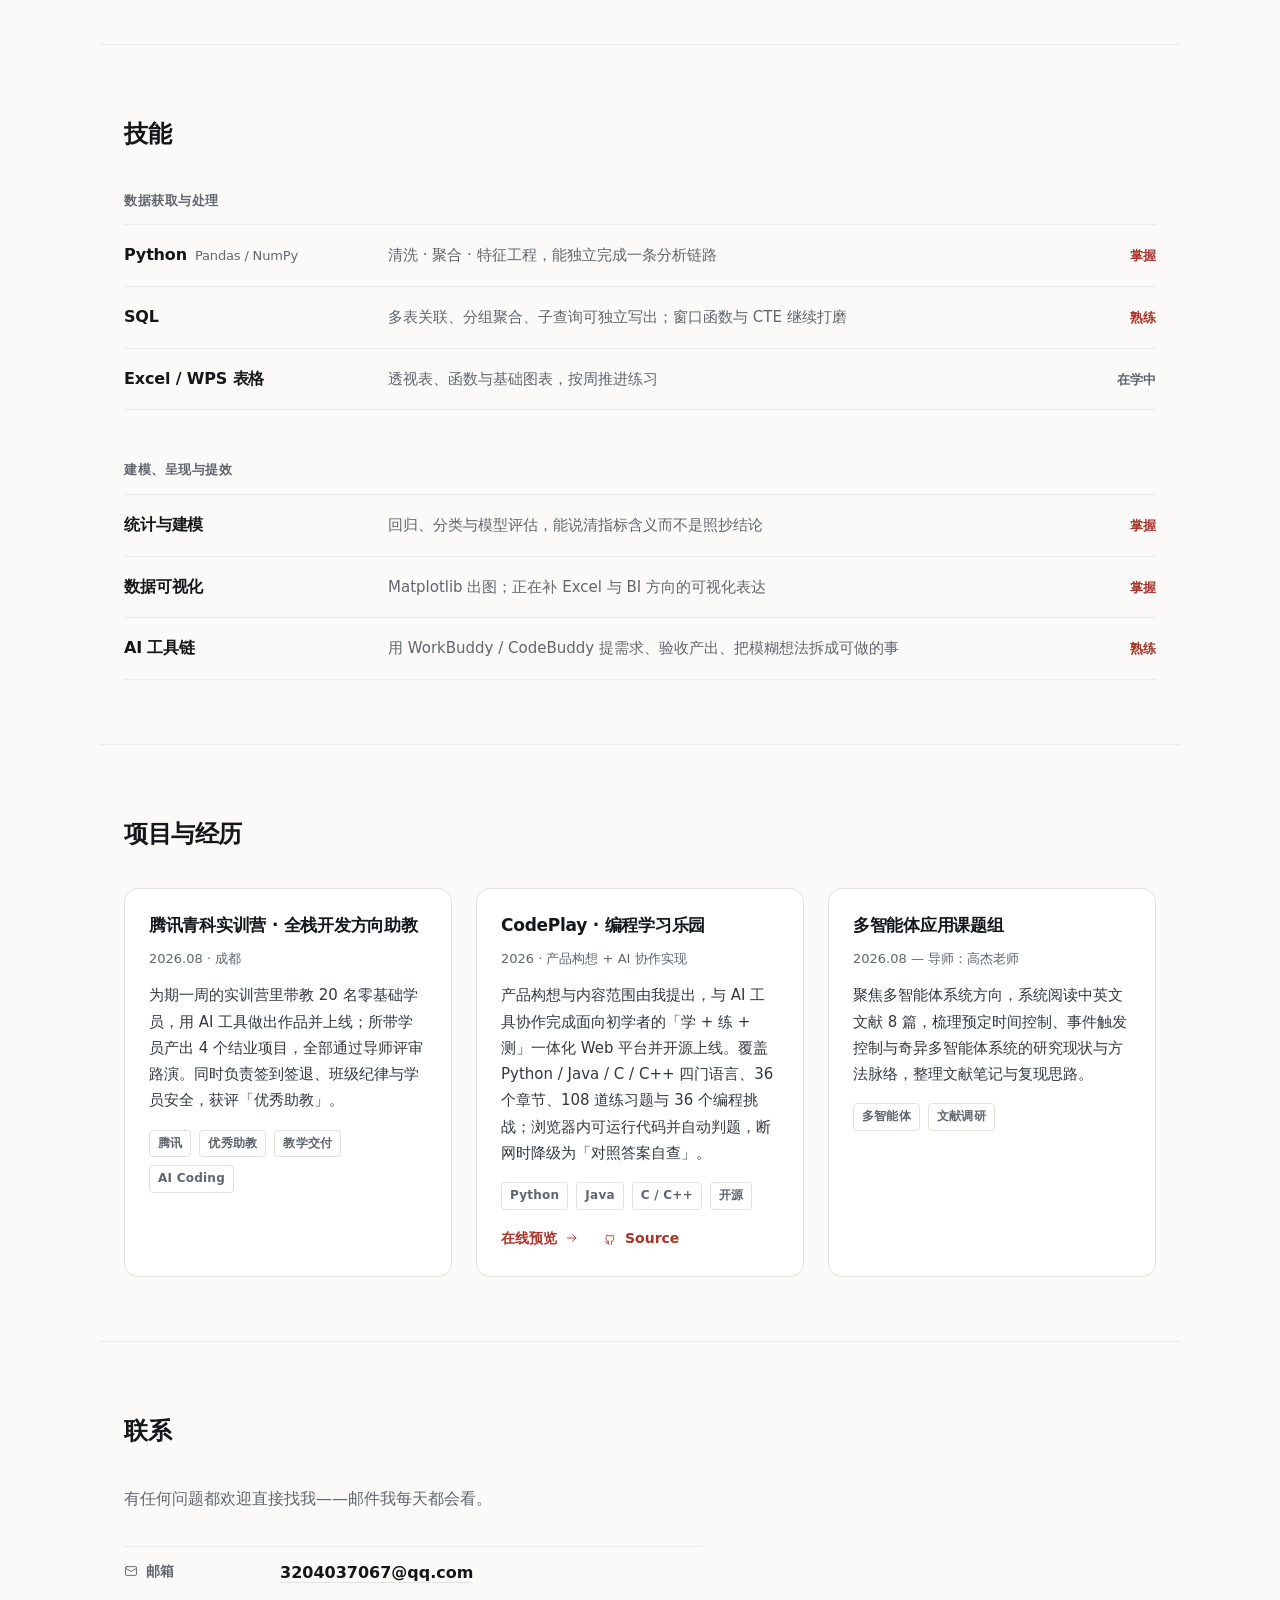
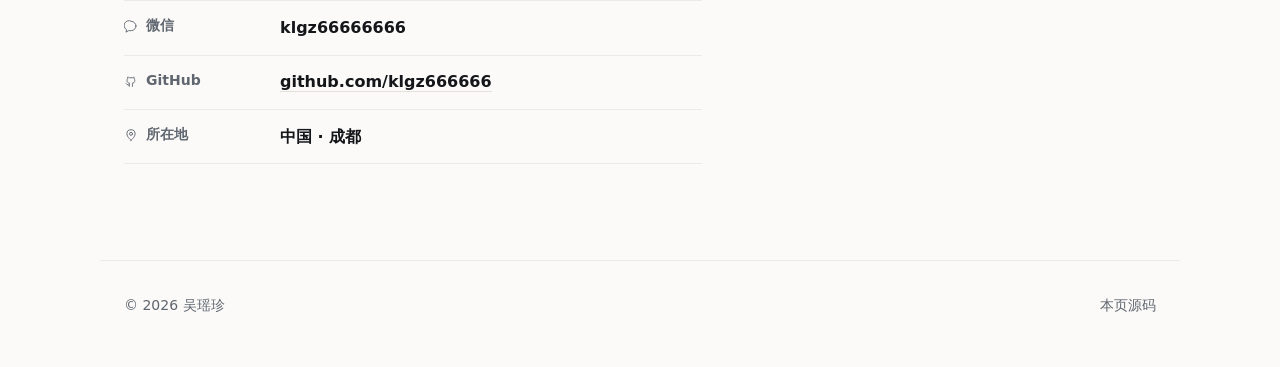
==== commit d0917db0: "重构简历站点视觉与结构，调整技能等级 - 用 impeccable 设计系统重塑：宣纸白 + 墨黑 + 朱砂，替代原紫蓝渐变 SaaS 配色 - 移除 AI 味痕迹：渐变文字、每节 eyebrow 标" ====
--- a/index.html
+++ b/index.html
@@ -4,206 +4,255 @@
   <meta charset="UTF-8" />
   <meta name="viewport" content="width=device-width, initial-scale=1.0" />
   <title data-zh="吴瑶珍 · 数据分析 | 个人主页" data-en="Wu Yaozhen · Data Analytics">吴瑶珍 · 数据分析 | 个人主页</title>
+  <meta name="description" data-zh="西南石油大学数学与应用数学专业本科生，GPA 3.42/4.0，专业排名 10/80。腾讯青科实训营优秀助教，CodePlay 编程学习平台产品构想者。" data-en="Undergraduate in Mathematics at Southwest Petroleum University. GPA 3.42/4.0, ranked 10/80. Outstanding TA at Tencent Youth Science Camp." />
+  <link rel="icon" href="favicon.svg" type="image/svg+xml" />
   <link rel="stylesheet" href="styles.css" />
-  <style>
-    /* Hero 特色项目预览 */
-    .featured{max-width:680px;margin:50px auto 0;padding:0 24px}
-    .featured__window{background:#1e293b;border-radius:14px;overflow:hidden;border:1px solid rgba(148,163,184,.2);box-shadow:0 24px 60px rgba(0,0,0,.4);transition:transform .3s}
-    .featured__window:hover{transform:translateY(-6px)}
-    .featured__bar{display:flex;align-items:center;gap:8px;padding:12px 18px;background:rgba(0,0,0,.25);border-bottom:1px solid rgba(148,163,184,.1)}
-    .featured__bar .dot{width:12px;height:12px;border-radius:50%}
-    .featured__bar .dot--red{background:#ff5f57}
-    .featured__bar .dot--yellow{background:#febc2e}
-    .featured__bar .dot--green{background:#28c840}
-    .featured__url{font-size:12px;color:#94a3b8;margin-left:14px;font-family:ui-monospace,Consolas,monospace}
-    .featured__body{padding:32px 24px 36px;text-align:center}
-    .featured__langs{font-size:34px;letter-spacing:12px;margin-bottom:18px}
-    .featured__name{font-size:clamp(28px,4.4vw,44px);font-weight:900;background:linear-gradient(120deg,#60a5fa,#a78bfa,#f472b6);-webkit-background-clip:text;background-clip:text;color:transparent;line-height:1.15}
-    .featured__tag{font-size:14px;color:#94a3b8;margin-top:10px}
-    .featured__stats{font-size:13px;color:#fbbf24;font-weight:600;margin-top:16px;letter-spacing:.5px}
-    .featured__cta{display:inline-block;margin-top:20px;padding:8px 22px;border-radius:8px;background:rgba(96,165,250,.15);border:1px solid rgba(96,165,250,.4);color:#93c5fd;font-size:13px;text-decoration:none;font-weight:600;transition:.2s}
-    .featured__cta:hover{background:rgba(96,165,250,.25);border-color:#60a5fa;color:#fff}
-    .featured__metrics{display:flex;justify-content:center;gap:34px;margin-top:22px}
-    .featured__metrics>div{display:flex;flex-direction:column;gap:5px;align-items:center}
-    .featured__metrics b{font-size:23px;font-weight:800;background:linear-gradient(120deg,#60a5fa,#a78bfa);-webkit-background-clip:text;background-clip:text;color:transparent;line-height:1.2}
-    .featured__metrics span{font-size:11px;color:#94a3b8;letter-spacing:.5px;white-space:nowrap}
-    @media(max-width:600px){.featured__url{display:none}.featured__langs{letter-spacing:6px}.featured__metrics{gap:18px}.featured__metrics b{font-size:18px}.featured__metrics span{font-size:10px}}
-  </style>
 </head>
 <body>
+
+  <!-- ===== 图标 sprite：统一 stroke 风格，不用 emoji 冒充图标 ===== -->
+  <svg width="0" height="0" style="position:absolute" aria-hidden="true" focusable="false">
+    <symbol id="i-mail" viewBox="0 0 24 24" fill="none" stroke="currentColor" stroke-width="1.6" stroke-linecap="round" stroke-linejoin="round">
+      <rect x="2.5" y="4.5" width="19" height="15" rx="2.5" />
+      <path d="M3 7.5 12 13l9-5.5" />
+    </symbol>
+    <symbol id="i-doc" viewBox="0 0 24 24" fill="none" stroke="currentColor" stroke-width="1.6" stroke-linecap="round" stroke-linejoin="round">
+      <path d="M14 3H7a2 2 0 0 0-2 2v14a2 2 0 0 0 2 2h10a2 2 0 0 0 2-2V8z" />
+      <path d="M14 3v5h5" />
+      <path d="M9 13h6M9 17h4" />
+    </symbol>
+    <symbol id="i-download" viewBox="0 0 24 24" fill="none" stroke="currentColor" stroke-width="1.6" stroke-linecap="round" stroke-linejoin="round">
+      <path d="M12 3v11" />
+      <path d="m7.5 10 4.5 4.5L16.5 10" />
+      <path d="M4 17v2.5A1.5 1.5 0 0 0 5.5 21h13a1.5 1.5 0 0 0 1.5-1.5V17" />
+    </symbol>
+    <symbol id="i-arrow-right" viewBox="0 0 24 24" fill="none" stroke="currentColor" stroke-width="1.6" stroke-linecap="round" stroke-linejoin="round">
+      <path d="M4.5 12h14" />
+      <path d="m13 6.5 6 5.5-6 5.5" />
+    </symbol>
+    <symbol id="i-github" viewBox="0 0 24 24" fill="none" stroke="currentColor" stroke-width="1.6" stroke-linecap="round" stroke-linejoin="round">
+      <path d="M9 20.5c-4 1.2-4-2.2-5.5-2.7m11 5.2v-3.4c0-1 .1-1.4-.5-2 2.3-.25 4.5-1.15 4.5-5a3.9 3.9 0 0 0-1.1-2.7 3.6 3.6 0 0 0-.1-2.7s-.9-.25-2.9 1.1a10 10 0 0 0-5.2 0C7.2 6.7 6.3 6.95 6.3 6.95a3.6 3.6 0 0 0-.1 2.7A3.9 3.9 0 0 0 5.1 12.4c0 3.8 2.2 4.7 4.5 5-.6.6-.6 1.2-.5 2v3.4" />
+    </symbol>
+    <symbol id="i-chat" viewBox="0 0 24 24" fill="none" stroke="currentColor" stroke-width="1.6" stroke-linecap="round" stroke-linejoin="round">
+      <path d="M20.5 12a8 8 0 0 1-8 8H8l-4.5 2.5.9-4.2A8 8 0 0 1 12.5 4a8 8 0 0 1 8 8z" />
+    </symbol>
+    <symbol id="i-pin" viewBox="0 0 24 24" fill="none" stroke="currentColor" stroke-width="1.6" stroke-linecap="round" stroke-linejoin="round">
+      <path d="M12 21s7-5.3 7-11a7 7 0 1 0-14 0c0 5.7 7 11 7 11z" />
+      <circle cx="12" cy="10" r="2.6" />
+    </symbol>
+  </svg>
+
+  <a class="skip" href="#main" data-zh="跳到主要内容" data-en="Skip to content">跳到主要内容</a>
+
   <!-- ===== 顶部导航 ===== -->
-  <header class="nav" id="nav">
-    <div class="nav__inner">
-      <a class="nav__logo" href="#home" data-zh="吴瑶珍" data-en="Wu Yaozhen">吴瑶珍</a>
-      <nav class="nav__links">
-        <a href="#about" data-zh="关于" data-en="About">关于</a>
-        <a href="#education" data-zh="教育" data-en="Education">教育</a>
-        <a href="#campus" data-zh="校园" data-en="Campus">校园</a>
-        <a href="#skills" data-zh="技能" data-en="Skills">技能</a>
-        <a href="#projects" data-zh="项目" data-en="Projects">项目</a>
-        <a href="#contact" data-zh="联系" data-en="Contact">联系</a>
+  <header class="topbar">
+    <div class="topbar__inner">
+      <a class="topbar__logo" href="#top" data-zh="吴瑶珍" data-en="Wu Yaozhen">吴瑶珍</a>
+      <nav class="topbar__nav" aria-label="主导航">
+        <a href="#about"><span data-lang-text data-zh="关于" data-en="About">关于</span></a>
+        <a href="#education"><span data-lang-text data-zh="教育" data-en="Education">教育</span></a>
+        <a href="#skills"><span data-lang-text data-zh="技能" data-en="Skills">技能</span></a>
+        <a href="#projects"><span data-lang-text data-zh="项目" data-en="Projects">项目</span></a>
+        <a href="#contact"><span data-lang-text data-zh="联系" data-en="Contact">联系</span></a>
       </nav>
-      <button class="lang-toggle" id="langToggle" aria-label="切换语言">EN</button>
+      <button class="lang" id="langToggle" type="button" aria-label="切换语言">EN</button>
     </div>
   </header>
 
-  <!-- ===== Hero 区 ===== -->
-  <section class="hero" id="home">
-    <div class="hero__bg" aria-hidden="true"></div>
-    <div class="hero__inner">
-      <h1 class="hero__name" data-zh="吴瑶珍" data-en="Wu Yaozhen">吴瑶珍</h1>
-      <p class="hero__role" data-zh="数学与应用数学 · 数据分析方向" data-en="Mathematics · Data Analytics">数学与应用数学 · 数据分析方向</p>
-      <p class="hero__tagline" data-zh="把数据变成能落地的判断。" data-en="Turning data into decisions that hold up.">把数据变成能落地的判断。</p>
-      <div class="hero__cta">
-        <a class="btn btn--primary" href="#contact" data-zh="联系我" data-en="Contact Me">联系我</a>
-        <a class="btn btn--ghost" href="#projects" data-zh="看项目" data-en="View Projects">看项目</a>
-        <a class="btn btn--ghost" href="resume_online.html" target="_blank" data-zh="📄 在线简历" data-en="📄 Online Resume">📄 在线简历</a>
-        <a class="btn btn--ghost" href="resume_print.html" target="_blank" data-zh="📥 下载 PDF 简历" data-en="📥 Download PDF">📥 下载 PDF 简历</a>
-      </div>
-      <div class="hero__socials">
-        <a href="https://github.com/klgz666666" target="_blank" rel="noopener" aria-label="GitHub">GitHub</a>
-        <a href="mailto:3204037067@qq.com" aria-label="Email">Email</a>
-        <a href="#contact" aria-label="WeChat">WeChat</a>
-      </div>
-    </div>
-  </section>
-
-  <!-- ===== 关于我 ===== -->
-  <section class="section" id="about">
-    <div class="section__head reveal">
-      <span class="section__kicker" data-zh="关于我" data-en="About">关于我</span>
-      <h2 data-zh="你好，我是吴瑶珍" data-en="Hi, I'm Wu Yaozhen">你好，我是吴瑶珍</h2>
-    </div>
-    <div class="card reveal">
-      <p data-zh="我是西南石油大学数学与应用数学专业本科生，专业排名 10/80（前 12.5%），GPA 3.42/4.0，CET-6 450 分。数学训练给了我扎实的统计与建模基础——我能借助 AI 编程工具完成从数据清洗、特征工程到模型评估与结论输出的分析链路，目前正在系统补齐 SQL 与数据可视化，让分析结论真正可落地。2026 年 8 月，我担任腾讯青科实训营全栈开发方向助教，以 AI 工具应用带教 20 名零基础学员做出作品并上线，所带学员在一周内产出 4 个结业项目并获评「优秀助教」，这让我确信自己能把复杂的东西讲清楚。我提出产品构想与内容范围的 CodePlay 编程学习平台，使用 WorkBuddy/CodeBuddy 完成实现并开源上线，覆盖 4 门语言、108 道练习。我期待用实习把数学功底转化为真实的数据判断力。" data-en="I'm an undergraduate in Mathematics at Southwest Petroleum University — ranked 10/80 (top 12.5%), GPA 3.42/4.0, CET-6 450. My math training gave me a solid statistical and modeling foundation: with AI coding tools I can run the full loop from data cleaning and feature engineering to model evaluation and written conclusions, and I'm now systematically building up SQL and data visualization so findings actually land. In Aug 2026 I served as a TA for the full-stack track at Tencent's Youth Science Camp, coaching 20 beginners to ship work and go live using AI tools, with their 4 capstone projects earning an Outstanding TA award — which convinced me I can make complex things clear. CodePlay, a learning platform whose product concept and content scope I designed, was implemented and open-sourced with WorkBuddy/CodeBuddy, covering 4 languages and 108 exercises. I'm looking for an internship to turn solid math into real analytical judgment.">我是西南石油大学数学与应用数学专业本科生，专业排名 10/80（前 12.5%），GPA 3.42/4.0，CET-6 450 分。数学训练给了我扎实的统计与建模基础——我能借助 AI 编程工具完成从数据清洗、特征工程到模型评估与结论输出的分析链路，目前正在系统补齐 SQL 与数据可视化，让分析结论真正可落地。2026 年 8 月，我担任腾讯青科实训营全栈开发方向助教，以 AI 工具应用带教 20 名零基础学员做出作品并上线，所带学员在一周内产出 4 个结业项目并获评「优秀助教」，这让我确信自己能把复杂的东西讲清楚。我提出产品构想与内容范围的 CodePlay 编程学习平台，使用 WorkBuddy/CodeBuddy 完成实现并开源上线，覆盖 4 门语言、108 道练习。我期待用实习把数学功底转化为真实的数据判断力。</p>
-    </div>
-  </section>
-
-  <!-- ===== 教育背景 ===== -->
-  <section class="section" id="education">
-    <div class="section__head reveal">
-      <span class="section__kicker" data-zh="教育背景" data-en="Education">教育背景</span>
-      <h2 data-zh="学历" data-en="Education">学历</h2>
-    </div>
-    <div class="timeline">
-      <div class="timeline__item reveal">
-        <div class="timeline__dot" aria-hidden="true"></div>
-        <div class="card">
-          <h3 data-zh="西南石油大学 · 数学与应用数学（学士）" data-en="Southwest Petroleum University · B.Sc. in Mathematics">西南石油大学 · 数学与应用数学（学士）</h3>
-          <p class="muted" data-zh="2025 — 2029（预计）" data-en="2025 — 2029 (expected)">2025 — 2029（预计）</p>
-          <p data-zh="GPA 3.42/4.0 · 专业排名 10/80（前 12.5%）· CET-4 已通过 · CET-6 450 分" data-en="GPA 3.42/4.0 · Rank 10/80 (top 12.5%) · CET-4 passed · CET-6 450">GPA 3.42/4.0 · 专业排名 10/80（前 12.5%）· CET-4 已通过 · CET-6 450 分</p>
-          <p class="muted" data-zh="核心课程：数学分析、高等代数、概率论与数理统计、常微分方程" data-en="Core courses: Mathematical Analysis, Advanced Algebra, Probability &amp; Statistics, ODE">核心课程：数学分析、高等代数、概率论与数理统计、常微分方程</p>
-        </div>
-      </div>
-    </div>
-  </section>
-
-  <!-- ===== 校园经历 ===== -->
-  <section class="section" id="campus">
-    <div class="section__head reveal">
-      <span class="section__kicker" data-zh="校园经历" data-en="Campus Experience">校园经历</span>
-      <h2 data-zh="课外与组织" data-en="Extracurricular &amp; Org">课外与组织</h2>
-    </div>
-    <div class="timeline">
-      <div class="timeline__item reveal">
-        <div class="timeline__dot" aria-hidden="true"></div>
-        <div class="card">
-          <h3 data-zh="青年志愿者协会 · 宣传部委员" data-en="Youth Volunteers Association · PR Dept. Member">青年志愿者协会 · 宣传部委员</h3>
-          <p class="muted" data-zh="2025.09 — 2026.06" data-en="2025.09 — 2026.06">2025.09 — 2026.06</p>
-          <p data-zh="负责活动文稿撰写、推文排版与官方工作号发布，保障协会宣传内容稳定输出。" data-en="Wrote event copy, laid out articles, and published on the official account — keeping the association's publicity running steadily.">负责活动文稿撰写、推文排版与官方工作号发布，保障协会宣传内容稳定输出。</p>
-          <div class="tags"><span>文稿撰写</span><span>推文排版</span><span>新媒体运营</span></div>
-        </div>
-      </div>
-    </div>
-  </section>
-
-  <!-- ===== 技能 ===== -->
-  <section class="section" id="skills">
-    <div class="section__head reveal">
-      <span class="section__kicker" data-zh="技能" data-en="Skills">技能</span>
-      <h2 data-zh="我能做什么" data-en="What I Can Do">我能做什么</h2>
-    </div>
-    <div class="skills-grid">
-      <!-- 每个技能：data-level 为进度百分比（0-100） -->
-      <div class="card skill reveal">
-        <div class="skill__top"><span data-zh="Python（Pandas / NumPy）" data-en="Python (Pandas / NumPy)">Python（Pandas / NumPy）</span><span class="skill__pct">80%</span></div>
-        <div class="bar"><div class="bar__fill" data-level="80"></div></div>
-      </div>
-      <div class="card skill reveal">
-        <div class="skill__top"><span data-zh="统计与建模（scikit-learn）" data-en="Statistics &amp; Modeling (scikit-learn)">统计与建模（scikit-learn）</span><span class="skill__pct">75%</span></div>
-        <div class="bar"><div class="bar__fill" data-level="75"></div></div>
-      </div>
-      <div class="card skill reveal">
-        <div class="skill__top"><span data-zh="数据可视化（Matplotlib）" data-en="Data Visualization (Matplotlib)">数据可视化（Matplotlib）</span><span class="skill__pct">70%</span></div>
-        <div class="bar"><div class="bar__fill" data-level="70"></div></div>
-      </div>
-      <div class="card skill reveal">
-        <div class="skill__top"><span data-zh="Excel / WPS 表格（学习中）" data-en="Excel / WPS (Learning)">Excel / WPS 表格（学习中）</span><span class="skill__pct">50%</span></div>
-        <div class="bar"><div class="bar__fill" data-level="50"></div></div>
-      </div>
-      <div class="card skill reveal">
-        <div class="skill__top"><span data-zh="SQL（正在系统学习）" data-en="SQL (in progress)">SQL（正在系统学习）</span><span class="skill__pct">60%</span></div>
-        <div class="bar"><div class="bar__fill" data-level="60"></div></div>
-      </div>
-      <div class="card skill reveal">
-        <div class="skill__top"><span data-zh="AI 工具链（WorkBuddy）" data-en="AI Tooling (WorkBuddy)">AI 工具链（WorkBuddy）</span><span class="skill__pct">80%</span></div>
-        <div class="bar"><div class="bar__fill" data-level="80"></div></div>
-      </div>
-    </div>
-  </section>
-
-  <!-- ===== 项目与经历 ===== -->
-  <section class="section" id="projects">
-    <div class="section__head reveal">
-      <span class="section__kicker" data-zh="项目与经历" data-en="Projects">项目与经历</span>
-      <h2 data-zh="做过的事" data-en="What I've Done">做过的事</h2>
-    </div>
-    <div class="projects-grid">
-      <!-- CodePlay · 产品构想 + AI 工具实现 -->
-      <article class="card project reveal">
-        <h3 data-zh="CodePlay · 编程学习乐园（产品构想 + AI 工具实现）" data-en="CodePlay · Programming Learning Playground (Concept + AI-tool build)">CodePlay · 编程学习乐园（产品构想 + AI 工具实现）</h3>
-        <p data-zh="提出产品构想与内容范围，与 WorkBuddy/CodeBuddy 协作完成面向编程初学者的「学 + 练 + 测」一体化 Web 平台实现，覆盖 Python / Java / C / C++ 四门语言、36 个章节、108 道练习题与 36 个编程挑战。浏览器内可运行代码、在线自动判题，并设计断网降级为「对照答案自查」的容错方案。" data-en="I designed the product concept and content scope, and built the end-to-end learn + practice + test web platform for programming beginners with WorkBuddy/CodeBuddy. Covers Python / Java / C / C++ with 36 chapters, 108 quizzes, and 36 coding challenges. Runs code in-browser and auto-grades online, with an offline fallback to self-check mode.">提出产品构想与内容范围，与 WorkBuddy/CodeBuddy 协作完成面向编程初学者的「学 + 练 + 测」一体化 Web 平台实现，覆盖 Python / Java / C / C++ 四门语言、36 个章节、108 道练习题与 36 个编程挑战。浏览器内可运行代码、在线自动判题，并设计断网降级为「对照答案自查」的容错方案。</p>
-        <div class="tags"><span>Python</span><span>Java</span><span>C / C++</span><span>Web 全栈</span><span>开源</span><span>AI 工具实现</span></div>
-        <div class="project-links">
-          <a class="live" href="https://klgz666666.github.io/codeplay/" target="_blank" rel="noopener" data-zh="▶ 在线预览" data-en="▶ Live Demo">▶ 在线预览</a>
-          <a class="repo" href="https://github.com/klgz666666/codeplay" target="_blank" rel="noopener" data-zh="源码" data-en="Source">源码</a>
-        </div>
-      </article>
-      <!-- 腾讯青科实训营助教 -->
-      <article class="card project reveal">
-        <h3 data-zh="腾讯青科实训营 · 全栈开发方向助教" data-en="Tencent Youth Science Camp · Full-stack Track TA">腾讯青科实训营 · 全栈开发方向助教</h3>
-        <p data-zh="2026 年 8 月于成都担任全栈开发方向助教（为期一周），以 AI 工具应用带教 20 名零基础学员，指导他们用 WorkBuddy/CodeBuddy 做出作品并上线，所带学员产出 4 个结业项目并全部通过导师评审路演；同时负责签到签退、班级纪律与全班安全，获评「优秀助教」。" data-en="TA for the full-stack track in Chengdu (Aug 2026, one week). Coached 20 beginners in applying AI tools to build and ship their work with WorkBuddy/CodeBuddy; all 4 capstone projects passed mentor review and demo day. Also owned attendance, class discipline, and student safety, and was named an Outstanding TA.">2026 年 8 月于成都担任全栈开发方向助教（为期一周），以 AI 工具应用带教 20 名零基础学员，指导他们用 WorkBuddy/CodeBuddy 做出作品并上线，所带学员产出 4 个结业项目并全部通过导师评审路演；同时负责签到签退、班级纪律与全班安全，获评「优秀助教」。</p>
-        <div class="tags"><span>腾讯</span><span>优秀助教</span><span>教学交付</span><span>AI Coding</span></div>
-      </article>
-      <!-- 科研经历：多智能体课题组 -->
-      <article class="card project reveal">
-        <h3 data-zh="多智能体应用课题组（导师：高杰老师）" data-en="Multi-Agent Applications Group (Advisor: Prof. Gao Jie)">多智能体应用课题组（导师：高杰老师）</h3>
-        <p data-zh="2026 年 8 月加入高杰老师课题组，聚焦多智能体系统方向。系统阅读中英文文献 8 篇，梳理预定时间控制、事件触发控制与奇异多智能体系统的研究现状与方法脉络，整理文献笔记与复现思路。" data-en="Joined Prof. Gao Jie's group in Aug 2026, focusing on multi-agent systems. Reviewed 8 papers in Chinese and English on prescribed-time control, event-triggered control, and singular multi-agent systems, and compiled reading notes and reproduction plans.">2026 年 8 月加入高杰老师课题组，聚焦多智能体系统方向。系统阅读中英文文献 8 篇，梳理预定时间控制、事件触发控制与奇异多智能体系统的研究现状与方法脉络，整理文献笔记与复现思路。</p>
-        <div class="tags"><span>多智能体</span><span>文献调研</span><span>控制理论</span><span>科研</span></div>
-      </article>
-    </div>
-  </section>
-
-  <!-- ===== 联系方式 ===== -->
-  <section class="section section--contact" id="contact">
-    <div class="section__head reveal">
-      <span class="section__kicker" data-zh="联系" data-en="Contact">联系</span>
-      <h2 data-zh="一起聊聊？" data-en="Let's Talk">一起聊聊？</h2>
-    </div>
-    <div class="card contact-card reveal">
-      <p data-zh="欢迎发邮件或在社交平台找到我：" data-en="Feel free to email me or find me on social platforms:">欢迎发邮件或在社交平台找到我：</p>
-      <ul class="contact-list">
-        <li><span data-zh="邮箱" data-en="Email">邮箱</span><a href="mailto:3204037067@qq.com">3204037067@qq.com</a></li>
-        <li><span data-zh="微信" data-en="WeChat">微信</span><span>klgz66666666</span></li>
-        <li><span data-zh="GitHub" data-en="GitHub">GitHub</span><a href="https://github.com/klgz666666" target="_blank" rel="noopener">github.com/klgz666666</a></li>
-        <li><span data-zh="作品集源码" data-en="Portfolio Source">作品集源码</span><a href="https://github.com/klgz666666/klgz666666.github.io" target="_blank" rel="noopener">github.com/klgz666666/klgz666666.github.io</a></li>
-        <li><span data-zh="所在地" data-en="Location">所在地</span><span data-zh="中国 · 成都" data-en="Chengdu, China">中国 · 成都</span></li>
-      </ul>
-    </div>
-  </section>
-
-  <footer class="footer">
-    <p data-zh="© 2026 吴瑶珍 · 用 ❤️ 与代码搭建" data-en="© 2026 Wu Yaozhen · Built with ❤️ &amp; code">© 2026 吴瑶珍 · 用 ❤️ 与代码搭建</p>
+  <main id="main">
+
+    <!-- ===== Hero ===== -->
+    <section class="hero" id="top">
+      <div class="hero__inner">
+        <h1 class="hero__name" data-zh="吴瑶珍" data-en="Wu Yaozhen">吴瑶珍</h1>
+        <p class="hero__role" data-zh="数学与应用数学 · 数据分析方向" data-en="Mathematics & Applied Mathematics · Data Analytics">数学与应用数学 · 数据分析方向</p>
+        <p class="hero__tagline" data-zh="把数据整理成能支撑判断的结论。" data-en="Turning data into conclusions that support a decision.">把数据整理成能支撑判断的结论。</p>
+
+        <!-- 可用性状态：招聘方最关心的第一件事 -->
+        <p class="status">
+          <span class="status__dot" aria-hidden="true"></span>
+          <span data-zh="2026.12 – 2027.03 可实习 · 数据分析 / 产品运营 · 远程或成都坐班" data-en="Available for internship Dec 2026 – Mar 2027 · Data analytics / product ops · remote or Chengdu">2026.12 – 2027.03 可实习 · 数据分析 / 产品运营 · 远程或成都坐班</span>
+        </p>
+
+        <div class="hero__cta">
+          <a class="btn btn--seal" href="mailto:3204037067@qq.com">
+            <svg class="icon" aria-hidden="true"><use href="#i-mail" /></svg>
+            <span data-lang-text data-zh="联系我" data-en="Email me">联系我</span>
+          </a>
+          <a class="btn btn--line" href="resume_online.html">
+            <svg class="icon" aria-hidden="true"><use href="#i-doc" /></svg>
+            <span data-lang-text data-zh="在线简历" data-en="Online résumé">在线简历</span>
+          </a>
+          <a class="btn btn--bare" href="resume_print.html" target="_blank" rel="noopener">
+            <svg class="icon" aria-hidden="true"><use href="#i-download" /></svg>
+            <span data-lang-text data-zh="下载 PDF" data-en="Download PDF">下载 PDF</span>
+          </a>
+        </div>
+
+        <ul class="hero__links">
+          <li><a href="https://github.com/klgz666666" target="_blank" rel="noopener"><svg class="icon" aria-hidden="true"><use href="#i-github" /></svg>GitHub</a></li>
+          <li><a href="mailto:3204037067@qq.com"><svg class="icon" aria-hidden="true"><use href="#i-mail" /></svg>3204037067@qq.com</a></li>
+          <li><a href="#contact"><svg class="icon" aria-hidden="true"><use href="#i-chat" /></svg>klgz66666666</a></li>
+        </ul>
+      </div>
+    </section>
+
+    <!-- ===== 关于 ===== -->
+    <section class="band" id="about">
+      <h2 class="band__title" data-zh="关于" data-en="About">关于</h2>
+      <div class="prose">
+        <p class="prose__lead" data-en="I study Mathematics and Applied Mathematics at Southwest Petroleum University — ranked 10/80 with a GPA of 3.42/4.0. Mathematical training gave me my foundation in statistics and modeling." data-zh="我在西南石油大学读数学与应用数学，专业排名 10/80，GPA 3.42/4.0。数学训练给了我统计与建模的底子。">我在西南石油大学读数学与应用数学，专业排名 10/80，GPA 3.42/4.0。数学训练给了我统计与建模的底子。</p>
+        <p data-en="With AI coding tools I can run the whole loop — data cleaning, feature engineering, model evaluation, and written conclusions. I am now systematically building up SQL and data visualization so the findings actually land in business terms. In August 2026 I was a full-stack TA at Tencent's Youth Science Camp, coaching 20 beginners to build and ship their work within one week; their 4 capstone projects passed review and I was named an Outstanding TA. That convinced me I can make complex things clear. CodePlay, a programming learning platform whose concept and content scope I designed, was built with AI tooling and open-sourced — 4 languages, 36 chapters, 108 exercises." data-zh="我能借助 AI 编程工具跑通从数据清洗、特征工程到模型评估与结论输出的分析链路，目前正系统补齐 SQL 与数据可视化，让分析结论真正落到业务上。2026 年 8 月我在腾讯青科实训营做全栈开发方向助教，带 20 名零基础学员在一周内做出作品并上线，产出 4 个结业项目，获评「优秀助教」——这件事让我确认自己能把复杂的东西讲清楚。CodePlay 编程学习平台的产品构想与内容范围由我提出，与 AI 工具协作实现后开源上线，覆盖 4 门语言、36 个章节、108 道练习题。">我能借助 AI 编程工具跑通从数据清洗、特征工程到模型评估与结论输出的分析链路，目前正系统补齐 SQL 与数据可视化，让分析结论真正落到业务上。2026 年 8 月我在腾讯青科实训营做全栈开发方向助教，带 20 名零基础学员在一周内做出作品并上线，产出 4 个结业项目，获评「优秀助教」——这件事让我确认自己能把复杂的东西讲清楚。CodePlay 编程学习平台的产品构想与内容范围由我提出，与 AI 工具协作实现后开源上线，覆盖 4 门语言、36 个章节、108 道练习题。</p>
+        <p data-zh="我想要一份能让我真正动手做数据的实习，把数学功底换成真实的判断力。" data-en="I'm looking for an internship where I can do real data work, and turn a math foundation into actual judgment.">我想要一份能让我真正动手做数据的实习，把数学功底换成真实的判断力。</p>
+      </div>
+    </section>
+
+    <!-- ===== 教育 ===== -->
+    <section class="band" id="education">
+      <h2 class="band__title" data-zh="教育" data-en="Education">教育</h2>
+      <ol class="record">
+        <li class="record__item">
+          <div class="record__when">
+            <span class="record__date">2025 — 2029</span>
+            <span class="record__note" data-zh="预计毕业" data-en="expected">预计毕业</span>
+          </div>
+          <div class="record__body">
+            <h3 class="record__title" data-zh="西南石油大学 · 数学与应用数学（学士）" data-en="Southwest Petroleum University · B.Sc. Mathematics">西南石油大学 · 数学与应用数学（学士）</h3>
+            <dl class="facts">
+              <div><dt data-zh="GPA" data-en="GPA">GPA</dt><dd>3.42 / 4.0</dd></div>
+              <div><dt data-zh="专业排名" data-en="Rank">专业排名</dt><dd data-zh="10 / 80（前 12.5%）" data-en="10 / 80 (top 12.5%)">10 / 80（前 12.5%）</dd></div>
+              <div><dt data-zh="英语" data-en="English">英语</dt><dd data-zh="CET-4 已通过 · CET-6 450" data-en="CET-4 passed · CET-6 450">CET-4 已通过 · CET-6 450</dd></div>
+            </dl>
+            <p class="record__sub" data-zh="核心课程：数学分析、高等代数、概率论与数理统计、常微分方程" data-en="Core courses: Mathematical Analysis, Advanced Algebra, Probability &amp; Statistics, Ordinary Differential Equations">核心课程：数学分析、高等代数、概率论与数理统计、常微分方程</p>
+          </div>
+        </li>
+        <li class="record__item">
+          <div class="record__when">
+            <span class="record__date">2025.09 — 2026.06</span>
+          </div>
+          <div class="record__body">
+            <h3 class="record__title" data-zh="青年志愿者协会 · 宣传部委员" data-en="Youth Volunteers Association · PR Department">青年志愿者协会 · 宣传部委员</h3>
+            <p class="record__sub" data-zh="负责活动文稿撰写、推文排版与官方公众号发布，保障协会宣传内容稳定输出。" data-en="Wrote event copy, laid out posts, and published to the association's official account, keeping publicity output steady.">负责活动文稿撰写、推文排版与官方公众号发布，保障协会宣传内容稳定输出。</p>
+          </div>
+        </li>
+      </ol>
+    </section>
+
+    <!-- ===== 技能：不用百分比进度条，用可解释的分档 ===== -->
+    <section class="band" id="skills">
+      <h2 class="band__title" data-zh="技能" data-en="Skills">技能</h2>
+
+      <div class="skillset">
+        <h3 class="skillset__label" data-zh="数据获取与处理" data-en="Data &amp; querying">数据获取与处理</h3>
+        <ul class="skillset__list">
+          <li class="skill">
+            <span class="skill__name">Python<span class="skill__stack" data-zh="Pandas / NumPy" data-en="Pandas / NumPy">Pandas / NumPy</span></span>
+            <span class="skill__meta" data-zh="清洗 · 聚合 · 特征工程，能独立完成一条分析链路" data-en="Cleaning, aggregation, feature engineering; runs an analysis loop end to end">清洗 · 聚合 · 特征工程，能独立完成一条分析链路</span>
+            <span class="skill__level" data-zh="掌握" data-en="Working">掌握</span>
+          </li>
+          <li class="skill">
+            <span class="skill__name">SQL</span>
+            <span class="skill__meta" data-zh="多表关联、分组聚合、子查询可独立写出；窗口函数与 CTE 继续打磨" data-en="Joins, aggregation and subqueries written independently; still sharpening window functions and CTEs">多表关联、分组聚合、子查询可独立写出；窗口函数与 CTE 继续打磨</span>
+            <span class="skill__level" data-zh="熟练" data-en="Proficient">熟练</span>
+          </li>
+          <li class="skill">
+            <span class="skill__name">Excel / WPS 表格</span>
+            <span class="skill__meta" data-zh="透视表、函数与基础图表，按周推进练习" data-en="Pivot tables, functions, basic charts; weekly practice">透视表、函数与基础图表，按周推进练习</span>
+            <span class="skill__level skill__level--learning" data-zh="在学中" data-en="In progress">在学中</span>
+          </li>
+        </ul>
+      </div>
+
+      <div class="skillset">
+        <h3 class="skillset__label" data-zh="建模、呈现与提效" data-en="Modeling, presentation &amp; leverage">建模、呈现与提效</h3>
+        <ul class="skillset__list">
+          <li class="skill">
+            <span class="skill__name" data-zh="统计与建模" data-en="Statistics &amp; modeling">统计与建模</span>
+            <span class="skill__meta" data-zh="回归、分类与模型评估，能说清指标含义而不是照抄结论" data-en="Regression, classification, model evaluation; explains what the metrics mean">回归、分类与模型评估，能说清指标含义而不是照抄结论</span>
+            <span class="skill__level" data-zh="掌握" data-en="Working">掌握</span>
+          </li>
+          <li class="skill">
+            <span class="skill__name" data-zh="数据可视化" data-en="Data visualization">数据可视化</span>
+            <span class="skill__meta" data-zh="Matplotlib 出图；正在补 Excel 与 BI 方向的可视化表达" data-en="Charting with Matplotlib; building up Excel and BI visualization">Matplotlib 出图；正在补 Excel 与 BI 方向的可视化表达</span>
+            <span class="skill__level" data-zh="掌握" data-en="Working">掌握</span>
+          </li>
+          <li class="skill">
+            <span class="skill__name" data-zh="AI 工具链" data-en="AI tooling">AI 工具链</span>
+            <span class="skill__meta" data-zh="用 WorkBuddy / CodeBuddy 提需求、验收产出、把模糊想法拆成可做的事" data-en="WorkBuddy / CodeBuddy: specifying, reviewing output, turning vague ideas into shippable tasks">用 WorkBuddy / CodeBuddy 提需求、验收产出、把模糊想法拆成可做的事</span>
+            <span class="skill__level" data-zh="熟练" data-en="Proficient">熟练</span>
+          </li>
+        </ul>
+      </div>
+    </section>
+
+    <!-- ===== 项目与经历 ===== -->
+    <section class="band" id="projects">
+      <h2 class="band__title" data-zh="项目与经历" data-en="Projects &amp; experience">项目与经历</h2>
+      <div class="works">
+
+        <article class="work">
+          <div class="work__head">
+            <h3 class="work__title" data-zh="腾讯青科实训营 · 全栈开发方向助教" data-en="Tencent Youth Science Camp · Full-stack Track TA">腾讯青科实训营 · 全栈开发方向助教</h3>
+            <p class="work__when">2026.08 · <span data-zh="成都" data-en="Chengdu">成都</span></p>
+          </div>
+          <p class="work__desc" data-zh="为期一周的实训营里带教 20 名零基础学员，用 AI 工具做出作品并上线；所带学员产出 4 个结业项目，全部通过导师评审路演。同时负责签到签退、班级纪律与学员安全，获评「优秀助教」。" data-en="Coached 20 beginners over one week to build and ship projects with AI tools; all 4 capstone projects passed mentor review. Also owned attendance, discipline, and student safety, and was named an Outstanding TA.">为期一周的实训营里带教 20 名零基础学员，用 AI 工具做出作品并上线；所带学员产出 4 个结业项目，全部通过导师评审路演。同时负责签到签退、班级纪律与学员安全，获评「优秀助教」。</p>
+          <ul class="tags"><li>腾讯</li><li data-zh="优秀助教" data-en="Outstanding TA">优秀助教</li><li data-zh="教学交付" data-en="Teaching delivery">教学交付</li><li>AI Coding</li></ul>
+        </article>
+
+        <article class="work">
+          <div class="work__head">
+            <h3 class="work__title" data-zh="CodePlay · 编程学习乐园" data-en="CodePlay · Programming Playground">CodePlay · 编程学习乐园</h3>
+            <p class="work__when">2026 · <span data-zh="产品构想 + AI 协作实现" data-en="Concept + AI-assisted build">产品构想 + AI 协作实现</span></p>
+          </div>
+          <p class="work__desc" data-zh="产品构想与内容范围由我提出，与 AI 工具协作完成面向初学者的「学 + 练 + 测」一体化 Web 平台并开源上线。覆盖 Python / Java / C / C++ 四门语言、36 个章节、108 道练习题与 36 个编程挑战；浏览器内可运行代码并自动判题，断网时降级为「对照答案自查」。" data-en="I designed the product concept and content scope, and built the learn + practice + test platform for beginners with AI tooling, then open-sourced it. Covers Python / Java / C / C++ with 36 chapters, 108 quizzes and 36 coding challenges; runs and auto-grades code in-browser, with an offline self-check fallback.">产品构想与内容范围由我提出，与 AI 工具协作完成面向初学者的「学 + 练 + 测」一体化 Web 平台并开源上线。覆盖 Python / Java / C / C++ 四门语言、36 个章节、108 道练习题与 36 个编程挑战；浏览器内可运行代码并自动判题，断网时降级为「对照答案自查」。</p>
+          <ul class="tags"><li>Python</li><li>Java</li><li>C / C++</li><li data-zh="开源" data-en="Open source">开源</li></ul>
+          <p class="work__links">
+            <a href="https://klgz666666.github.io/codeplay/" target="_blank" rel="noopener"><span data-lang-text data-zh="在线预览" data-en="Live demo">在线预览</span><svg class="icon" aria-hidden="true"><use href="#i-arrow-right" /></svg></a>
+            <a href="https://github.com/klgz666666/codeplay" target="_blank" rel="noopener"><svg class="icon" aria-hidden="true"><use href="#i-github" /></svg>Source</a>
+          </p>
+        </article>
+
+        <article class="work">
+          <div class="work__head">
+            <h3 class="work__title" data-zh="多智能体应用课题组" data-en="Multi-Agent Applications Group">多智能体应用课题组</h3>
+            <p class="work__when">2026.08 — <span data-zh="导师：高杰老师" data-en="Advisor: Prof. Gao Jie">导师：高杰老师</span></p>
+          </div>
+          <p class="work__desc" data-zh="聚焦多智能体系统方向，系统阅读中英文文献 8 篇，梳理预定时间控制、事件触发控制与奇异多智能体系统的研究现状与方法脉络，整理文献笔记与复现思路。" data-en="Focused on multi-agent systems. Reviewed 8 papers across prescribed-time control, event-triggered control, and singular multi-agent systems; compiled reading notes and reproduction plans.">聚焦多智能体系统方向，系统阅读中英文文献 8 篇，梳理预定时间控制、事件触发控制与奇异多智能体系统的研究现状与方法脉络，整理文献笔记与复现思路。</p>
+          <ul class="tags"><li data-zh="多智能体" data-en="Multi-agent">多智能体</li><li data-zh="文献调研" data-en="Literature review">文献调研</li></ul>
+        </article>
+
+      </div>
+    </section>
+
+    <!-- ===== 联系 ===== -->
+    <section class="band band--contact" id="contact">
+      <h2 class="band__title" data-zh="联系" data-en="Contact">联系</h2>
+      <p class="contact__lead" data-zh="有任何问题都欢迎直接找我——邮件我每天都会看。" data-en="Questions are welcome — I read my email daily.">有任何问题都欢迎直接找我——邮件我每天都会看。</p>
+      <dl class="contact">
+        <div class="contact__row">
+          <dt><svg class="icon" aria-hidden="true"><use href="#i-mail" /></svg><span data-lang-text data-zh="邮箱" data-en="Email">邮箱</span></dt>
+          <dd><a href="mailto:3204037067@qq.com">3204037067@qq.com</a></dd>
+        </div>
+        <div class="contact__row">
+          <dt><svg class="icon" aria-hidden="true"><use href="#i-chat" /></svg><span data-lang-text data-zh="微信" data-en="WeChat">微信</span></dt>
+          <dd>klgz66666666</dd>
+        </div>
+        <div class="contact__row">
+          <dt><svg class="icon" aria-hidden="true"><use href="#i-github" /></svg>GitHub</dt>
+          <dd><a href="https://github.com/klgz666666" target="_blank" rel="noopener">github.com/klgz666666</a></dd>
+        </div>
+        <div class="contact__row">
+          <dt><svg class="icon" aria-hidden="true"><use href="#i-pin" /></svg><span data-lang-text data-zh="所在地" data-en="Location">所在地</span></dt>
+          <dd data-zh="中国 · 成都" data-en="Chengdu, China">中国 · 成都</dd>
+        </div>
+      </dl>
+    </section>
+
+  </main>
+
+  <footer class="foot">
+    <p data-zh="© 2026 吴瑶珍" data-en="© 2026 Wu Yaozhen">© 2026 吴瑶珍</p>
+    <p class="foot__meta"><a href="https://github.com/klgz666666/klgz666666.github.io" target="_blank" rel="noopener"><span data-lang-text data-zh="本页源码" data-en="Page source">本页源码</span></a></p>
   </footer>
 
   <script src="script.js"></script>
--- a/styles.css
+++ b/styles.css
@@ -1,223 +1,483 @@
 /* =========================================================
-   个人简历网站 · 活泼创意风样式
-   想改配色：只改下面 :root 里的几个变量即可
-   ========================================================= */
+   吴瑶珍 · 个人主页
+   视觉方向：宣纸暖白 + 墨黑 + 单一朱砂强调色
+   层次全部由 字号 / 字重 / 色调 承担 —— 不用渐变文字、
+   不用 eyebrow 小标签、不用卡片套卡片、不用 emoji 当图标。
+   ========================================================= */
+
 :root {
-  --c1: #6366f1;        /* 主色 靛蓝 */
-  --c2: #8b5cf6;        /* 辅助 紫 */
-  --c3: #22d3ee;        /* 点缀 青 */
-  --ink: #1f2233;       /* 正文深灰 */
-  --muted: #6b7280;     /* 次要文字 */
-  --bg: #f6f7ff;        /* 页面底色 */
-  --card: #ffffff;      /* 卡片底色 */
-  --radius: 18px;
-  --shadow: 0 10px 30px rgba(99, 102, 241, 0.12);
-  --shadow-hover: 0 16px 40px rgba(99, 102, 241, 0.22);
+  /* ---- 色：全部 tint 过，不用纯黑纯白纯灰 ---- */
+  --ink:        #14161a;   /* 主文字 */
+  --ink-soft:   #33383f;   /* 正文次级 */
+  --muted:      #5f666f;   /* 元信息（on paper 5.6:1） */
+  --paper:      #fbfaf8;   /* 页面底 */
+  --surface:    #ffffff;   /* 抬升面 */
+  --line:       #e4e1da;   /* 分隔线 */
+  --line-soft:  #eceae4;
+  --seal:       #a8352a;   /* 朱砂 · 唯一强调色（on paper 6.3:1） */
+  --seal-deep:  #8b2a20;   /* 悬停 */
+  --seal-tint:  #f7ece9;   /* 极淡底 */
+
+  /* ---- 间距：4 为基数 ---- */
+  --s1: 4px;  --s2: 8px;  --s3: 12px; --s4: 16px;
+  --s5: 24px; --s6: 32px; --s7: 48px; --s8: 64px; --s9: 96px;
+
+  /* ---- 圆角：卡片 14px，pill 只给小控件 ---- */
+  --r-card: 14px;
+  --r-ctrl: 8px;
+
+  /* ---- 字体 ---- */
+  --sans: "PingFang SC", "Hiragino Sans GB", "Source Han Sans SC",
+          "Noto Sans CJK SC", "Microsoft YaHei", ui-sans-serif, system-ui,
+          -apple-system, "Segoe UI", sans-serif;
+  --mono: ui-monospace, "SF Mono", "JetBrains Mono", Menlo, Consolas,
+          "Liberation Mono", monospace;
+
+  --measure: 40em;   /* 正文行宽，约 36–40 汉字 */
+  --shell: 1080px;   /* 页面最大宽 */
 }
 
 * { box-sizing: border-box; margin: 0; padding: 0; }
 
-html { scroll-behavior: smooth; }
+html {
+  scroll-behavior: smooth;
+  scroll-padding-top: 72px;
+  -webkit-text-size-adjust: 100%;
+  caret-color: var(--seal);
+}
 
 body {
-  font-family: "PingFang SC", "Microsoft YaHei", "Segoe UI", system-ui, -apple-system, sans-serif;
+  font-family: var(--sans);
+  font-size: 1.0625rem;      /* 17px，中文舒适正文字号 */
+  line-height: 1.8;
+  color: var(--ink-soft);
+  background: var(--paper);
+  -webkit-font-smoothing: antialiased;
+  text-rendering: optimizeLegibility;
+}
+
+/* ---- 浏览器表面：这些默认值属于别人的设计系统，必须接管 ---- */
+::selection { background: var(--seal-tint); color: var(--ink); }
+
+html { scrollbar-width: thin; scrollbar-color: var(--line) var(--paper); }
+body::-webkit-scrollbar { width: 10px; }
+body::-webkit-scrollbar-track { background: var(--paper); }
+body::-webkit-scrollbar-thumb {
+  background: var(--line); border-radius: 99px;
+  border: 3px solid var(--paper);
+}
+
+:focus-visible {
+  outline: 2px solid var(--seal);
+  outline-offset: 3px;
+  border-radius: 2px;
+}
+
+a { color: inherit; text-decoration: none; }
+
+.icon {
+  width: 1em; height: 1em;
+  flex: none;
+  vertical-align: -0.125em;
+  stroke-width: 1.6;
+}
+
+.skip {
+  position: absolute; left: var(--s4); top: -60px; z-index: 100;
+  background: var(--ink); color: var(--paper);
+  padding: var(--s3) var(--s4); border-radius: var(--r-ctrl);
+  font-size: .875rem; transition: top .18s;
+}
+.skip:focus { top: var(--s4); }
+
+/* =========================================================
+   顶部导航
+   ========================================================= */
+.topbar {
+  position: sticky; top: 0; z-index: 50;
+  background: var(--paper);
+  border-bottom: 1px solid var(--line-soft);
+}
+.topbar__inner {
+  max-width: var(--shell); margin: 0 auto;
+  padding: var(--s4) var(--s5);
+  display: flex; align-items: center; gap: var(--s6);
+}
+.topbar__logo {
+  font-size: 1.0625rem; font-weight: 800;
+  letter-spacing: -0.02em; color: var(--ink);
+  margin-right: auto;
+}
+.topbar__nav { display: flex; gap: var(--s6); }
+.topbar__nav a {
+  font-size: .9375rem; font-weight: 600; color: var(--muted);
+  padding-block: var(--s1);
+  border-bottom: 1.5px solid transparent;
+  transition: color .18s, border-color .18s;
+}
+.topbar__nav a:hover { color: var(--ink); border-color: var(--seal); }
+
+.lang {
+  flex: none;
+  font: inherit; font-size: .8125rem; font-weight: 700;
+  letter-spacing: .04em;
+  color: var(--ink); background: transparent;
+  border: 1px solid var(--line); border-radius: var(--r-ctrl);
+  padding: 6px 12px; cursor: pointer;
+  transition: border-color .18s, background .18s;
+}
+.lang:hover { border-color: var(--ink); background: var(--surface); }
+
+/* =========================================================
+   Hero
+   ========================================================= */
+.hero { border-bottom: 1px solid var(--line-soft); }
+.hero__inner {
+  max-width: var(--shell); margin: 0 auto;
+  padding: var(--s9) var(--s5) var(--s8);
+}
+.hero__name {
+  font-size: clamp(2.75rem, 8.5vw, 5rem);
+  font-weight: 800;
+  letter-spacing: -0.03em;
+  line-height: 1.05;
   color: var(--ink);
-  background: var(--bg);
-  line-height: 1.7;
-  -webkit-font-smoothing: antialiased;
-}
-
-a { color: inherit; text-decoration: none; }
-
-.muted { color: var(--muted); font-size: 0.92rem; }
-
-/* ===== 导航 ===== */
-.nav {
-  position: sticky; top: 0; z-index: 50;
-  background: rgba(255, 255, 255, 0.75);
-  backdrop-filter: blur(12px);
-  border-bottom: 1px solid rgba(99, 102, 241, 0.08);
-}
-.nav__inner {
-  max-width: 1080px; margin: 0 auto;
-  display: flex; align-items: center; justify-content: space-between;
-  padding: 14px 22px;
-}
-.nav__logo {
-  font-weight: 800; font-size: 1.15rem;
-  background: linear-gradient(90deg, var(--c1), var(--c2));
-  -webkit-background-clip: text; background-clip: text; color: transparent;
-}
-.nav__links { display: flex; gap: 22px; }
-.nav__links a {
-  font-weight: 600; color: var(--muted); font-size: 0.95rem;
-  transition: color 0.2s;
-}
-.nav__links a:hover { color: var(--c1); }
-
-.lang-toggle {
-  border: 1.5px solid var(--c1); color: var(--c1);
-  background: transparent; border-radius: 999px;
-  padding: 6px 14px; font-weight: 700; cursor: pointer;
-  transition: all 0.2s; font-size: 0.85rem;
-}
-.lang-toggle:hover { background: var(--c1); color: #fff; }
-
-/* ===== Hero ===== */
-.hero {
-  position: relative; overflow: hidden;
-  padding: 90px 22px 70px;
-  text-align: center;
-}
-.hero__bg {
-  position: absolute; inset: 0; z-index: 0;
-  background:
-    radial-gradient(60% 60% at 20% 10%, rgba(139, 92, 246, 0.25), transparent 60%),
-    radial-gradient(50% 50% at 85% 20%, rgba(34, 211, 238, 0.22), transparent 60%),
-    linear-gradient(160deg, #eef0ff, #f7f0ff);
-}
-.hero__inner { position: relative; z-index: 1; max-width: 760px; margin: 0 auto; }
-.hero__avatar {
-  width: 110px; height: 110px; margin: 0 auto 22px;
-  border-radius: 50%; font-size: 3.2rem;
-  display: grid; place-items: center;
-  background: #fff; box-shadow: var(--shadow);
-  border: 3px solid #fff;
-}
-.hero__name {
-  font-size: clamp(2.2rem, 6vw, 3.6rem); font-weight: 900;
-  background: linear-gradient(90deg, var(--c1), var(--c2), var(--c3));
-  -webkit-background-clip: text; background-clip: text; color: transparent;
-  letter-spacing: 0.5px;
 }
 .hero__role {
-  font-size: 1.2rem; font-weight: 700; margin-top: 8px; color: var(--ink);
-}
-.hero__tagline { color: var(--muted); margin-top: 10px; font-size: 1.02rem; }
-.hero__cta { display: flex; gap: 14px; justify-content: center; margin-top: 26px; flex-wrap: wrap; }
-.hero__socials { display: flex; gap: 18px; justify-content: center; margin-top: 22px; }
-.hero__socials a {
-  font-weight: 600; color: var(--c1); font-size: 0.92rem;
-  border-bottom: 2px solid transparent; transition: border-color 0.2s;
-}
-.hero__socials a:hover { border-color: var(--c1); }
-
+  margin-top: var(--s4);
+  font-size: 1.125rem; font-weight: 600; color: var(--ink);
+  letter-spacing: -0.01em;
+}
+.hero__tagline {
+  margin-top: var(--s2);
+  font-size: 1.0625rem; color: var(--muted);
+  max-width: 34em;
+}
+
+/* 可用性状态点：真实状态指示，不是装饰 chrome */
+.status {
+  margin-top: var(--s5);
+  display: inline-flex; align-items: baseline; gap: var(--s3);
+  font-size: .9375rem; font-weight: 600; color: var(--ink-soft);
+  font-variant-numeric: tabular-nums;
+}
+/* 静态指示点。不用脉冲动画：实习时间窗是静态事实，
+   不是随时刻变化的数据，用呼吸动效伪造实时感是不诚实的。 */
+.status__dot {
+  width: 7px; height: 7px; border-radius: 50%;
+  background: var(--seal); flex: none;
+  transform: translateY(-2px);
+}
+
+.hero__cta {
+  margin-top: var(--s7);
+  display: flex; flex-wrap: wrap; gap: var(--s3);
+}
 .btn {
-  display: inline-block; padding: 12px 26px; border-radius: 999px;
-  font-weight: 700; font-size: 0.95rem; cursor: pointer; transition: all 0.2s;
-}
-.btn--primary {
-  background: linear-gradient(90deg, var(--c1), var(--c2));
-  color: #fff; box-shadow: var(--shadow);
-}
-.btn--primary:hover { transform: translateY(-2px); box-shadow: var(--shadow-hover); }
-.btn--ghost { border: 1.5px solid var(--c1); color: var(--c1); }
-.btn--ghost:hover { background: var(--c1); color: #fff; }
-
-/* ===== 通用 section ===== */
-.section { max-width: 1080px; margin: 0 auto; padding: 60px 22px; }
-.section__head { margin-bottom: 28px; }
-.section__kicker {
-  display: inline-block; font-weight: 800; font-size: 0.8rem; letter-spacing: 2px;
-  text-transform: uppercase; color: var(--c2); margin-bottom: 6px;
-}
-.section__head h2 { font-size: clamp(1.6rem, 4vw, 2.2rem); font-weight: 800; }
-
-.card {
-  background: var(--card); border-radius: var(--radius);
-  padding: 24px; box-shadow: var(--shadow);
-  transition: transform 0.25s, box-shadow 0.25s;
-}
-.card:hover { transform: translateY(-4px); box-shadow: var(--shadow-hover); }
-
-/* ===== 时间线（教育） ===== */
-.timeline { position: relative; padding-left: 26px; }
-.timeline::before {
-  content: ""; position: absolute; left: 7px; top: 6px; bottom: 6px;
-  width: 3px; background: linear-gradient(var(--c1), var(--c2));
-  border-radius: 3px;
-}
-.timeline__item { position: relative; margin-bottom: 20px; }
-.timeline__dot {
-  position: absolute; left: -26px; top: 26px;
-  width: 16px; height: 16px; border-radius: 50%;
-  background: #fff; border: 3px solid var(--c1);
-}
-.timeline__item h3 { font-size: 1.15rem; font-weight: 800; margin-bottom: 4px; }
-
-/* ===== 技能 ===== */
-.skills-grid {
-  display: grid; grid-template-columns: repeat(auto-fit, minmax(260px, 1fr));
-  gap: 18px;
-}
-.skill__top { display: flex; justify-content: space-between; font-weight: 700; margin-bottom: 10px; }
-.skill__pct { color: var(--c2); }
-.bar { height: 10px; background: #eef0ff; border-radius: 999px; overflow: hidden; }
-.bar__fill {
-  height: 100%; width: 0; border-radius: 999px;
-  background: linear-gradient(90deg, var(--c1), var(--c3));
-  transition: width 1.1s cubic-bezier(.2,.8,.2,1);
-}
-
-/* ===== 项目 ===== */
-.projects-grid {
-  display: grid; grid-template-columns: repeat(auto-fit, minmax(280px, 1fr));
-  gap: 20px;
-}
-.project h3 { font-size: 1.12rem; font-weight: 800; margin-bottom: 8px; }
-.project p { color: var(--muted); font-size: 0.95rem; }
-.tags { display: flex; flex-wrap: wrap; gap: 8px; margin-top: 14px; }
-.tags span {
-  font-size: 0.78rem; font-weight: 700; color: var(--c1);
-  background: rgba(99, 102, 241, 0.1); padding: 4px 12px; border-radius: 999px;
-}
-
-/* ===== 联系 ===== */
-.section--contact { padding-bottom: 80px; }
-.contact-card { max-width: 640px; }
-.contact-list { list-style: none; margin-top: 16px; display: grid; gap: 12px; }
-.contact-list li { display: flex; gap: 14px; align-items: baseline; }
-.contact-list li span:first-child {
-  min-width: 70px; font-weight: 800; color: var(--c2);
-}
-.contact-list a { color: var(--c1); border-bottom: 1px dashed var(--c1); }
-
-/* 项目卡片外链：在线预览为主按钮，源码为次按钮 */
-.project-links { display: flex; flex-wrap: wrap; gap: 10px; margin-top: 14px; }
-.project-links a {
-  font-size: 0.82rem; font-weight: 800; text-decoration: none;
-  padding: 6px 14px; border-radius: 999px; transition: transform .18s ease, box-shadow .18s ease;
-}
-.project-links a.live {
-  color: #fff; background: linear-gradient(135deg, var(--c1), var(--c2));
-  box-shadow: 0 6px 18px rgba(99, 102, 241, 0.28);
-}
-.project-links a.repo {
-  color: var(--c1); background: rgba(99, 102, 241, 0.1);
-  border: 1px solid rgba(99, 102, 241, 0.25);
-}
-.project-links a:hover { transform: translateY(-2px); }
+  display: inline-flex; align-items: center; gap: var(--s2);
+  font-size: .9375rem; font-weight: 700;
+  padding: 11px 20px; border-radius: var(--r-ctrl);
+  border: 1px solid transparent; cursor: pointer;
+  transition: background .18s, color .18s, border-color .18s;
+}
+.btn--seal { background: var(--seal); color: #fff; }
+.btn--seal:hover { background: var(--seal-deep); }
+.btn--line { border-color: var(--line); color: var(--ink); background: var(--surface); }
+.btn--line:hover { border-color: var(--ink); }
+.btn--bare { color: var(--muted); padding-inline: var(--s3); }
+.btn--bare:hover { color: var(--seal); }
+
+.hero__links {
+  list-style: none; margin-top: var(--s6);
+  display: flex; flex-wrap: wrap; gap: var(--s2) var(--s6);
+}
+.hero__links a {
+  display: inline-flex; align-items: center; gap: var(--s2);
+  font-size: .9375rem; color: var(--muted);
+  border-bottom: 1px solid transparent;
+  transition: color .18s, border-color .18s;
+  font-variant-numeric: tabular-nums;
+}
+.hero__links a:hover { color: var(--ink); border-color: var(--seal); }
+.hero__links .icon { color: var(--muted); }
+
+/* =========================================================
+   区块通用
+   ========================================================= */
+.band {
+  max-width: var(--shell); margin: 0 auto;
+  padding: var(--s8) var(--s5);
+}
+/* 章节之间用 hairline 分隔，比留 "高大空间" 更经济也更好读 */
+.band + .band { border-top: 1px solid var(--line-soft); }
+.band--contact { padding-bottom: var(--s9); }
+
+/* 标题上方留出更多空间，下方收紧 */
+.band__title {
+  margin-top: var(--s1);
+  margin-bottom: var(--s6);
+  font-size: clamp(1.25rem, 2.6vw, 1.5rem);
+  font-weight: 800; letter-spacing: -0.02em;
+  color: var(--ink);
+}
+
+.prose { max-width: var(--measure); }
+.prose p + p { margin-top: var(--s4); }
+.prose__lead {
+  font-size: 1.25rem; line-height: 1.7;
+  color: var(--ink); font-weight: 600;
+  letter-spacing: -0.01em;
+}
+
+/* =========================================================
+   教育 / 经历记录
+   ========================================================= */
+.record { list-style: none; }
+.record__item {
+  display: grid;
+  grid-template-columns: 13rem 1fr;
+  gap: var(--s3) var(--s6);
+  padding: var(--s5) 0;
+  border-top: 1px solid var(--line-soft);
+}
+.record__item:last-child { border-bottom: 1px solid var(--line-soft); }
+
+.record__when {
+  display: flex; flex-direction: column; gap: var(--s1);
+  font-variant-numeric: tabular-nums;
+}
+.record__date {
+  font-size: .9375rem; font-weight: 700; color: var(--ink);
+  letter-spacing: -0.01em;
+}
+.record__note { font-size: .8125rem; color: var(--muted); }
+
+.record__title {
+  font-size: 1.125rem; font-weight: 700; color: var(--ink);
+  letter-spacing: -0.015em; line-height: 1.5;
+}
+.record__sub {
+  margin-top: var(--s3);
+  font-size: .9375rem; color: var(--muted); max-width: 38em;
+}
+
+.facts {
+  margin-top: var(--s4);
+  display: flex; flex-wrap: wrap; gap: var(--s2) var(--s7);
+}
+.facts dt {
+  font-size: .75rem; font-weight: 700; color: var(--muted);
+  letter-spacing: .06em; text-transform: uppercase;
+}
+.facts dd {
+  margin-top: 2px;
+  font-size: 1rem; font-weight: 700; color: var(--ink);
+  font-variant-numeric: tabular-nums;
+  letter-spacing: -0.01em;
+}
+
+/* =========================================================
+   技能：不用百分比进度条，改用可解释的分档
+   ========================================================= */
+.skillset + .skillset { margin-top: var(--s7); }
+.skillset__label {
+  font-size: .8125rem; font-weight: 700; color: var(--muted);
+  letter-spacing: .04em; margin-bottom: var(--s3);
+}
+.skillset__list { list-style: none; }
+
+.skill {
+  display: grid;
+  grid-template-columns: minmax(10rem, 15rem) 1fr auto;
+  gap: var(--s2) var(--s5);
+  align-items: baseline;
+  padding: var(--s4) 0;
+  border-top: 1px solid var(--line-soft);
+}
+.skill:last-child { border-bottom: 1px solid var(--line-soft); }
+
+.skill__name {
+  font-size: 1rem; font-weight: 700; color: var(--ink);
+  letter-spacing: -0.01em;
+  display: flex; flex-wrap: wrap; align-items: baseline; gap: var(--s2);
+}
+.skill__stack { font-size: .8125rem; font-weight: 500; color: var(--muted); }
+.skill__meta  { font-size: .9375rem; color: var(--muted); }
+.skill__level {
+  font-size: .8125rem; font-weight: 700; color: var(--seal);
+  white-space: nowrap;
+}
+.skill__level--learning { color: var(--muted); }
+
+/* =========================================================
+   项目与经历
+   ========================================================= */
+.works {
+  display: grid;
+  grid-template-columns: repeat(auto-fit, minmax(300px, 1fr));
+  gap: var(--s5);
+}
+.work {
+  background: var(--surface);
+  border: 1px solid var(--line);
+  border-radius: var(--r-card);
+  padding: var(--s5);
+  transition: border-color .2s, background .2s;
+}
+.work:hover { border-color: var(--ink); }
+
+.work__head { margin-bottom: var(--s3); }
+.work__title {
+  font-size: 1.0625rem; font-weight: 700; color: var(--ink);
+  letter-spacing: -0.015em; line-height: 1.5;
+}
+.work__when {
+  margin-top: var(--s2);
+  font-size: .8125rem; color: var(--muted);
+  font-variant-numeric: tabular-nums;
+}
+.work__desc { font-size: .9375rem; line-height: 1.75; }
+
+.tags {
+  list-style: none; margin-top: var(--s4);
+  display: flex; flex-wrap: wrap; gap: var(--s2);
+}
+.tags li {
+  font-size: .75rem; font-weight: 600; color: var(--muted);
+  border: 1px solid var(--line); border-radius: 4px;
+  padding: 2px 8px; letter-spacing: .02em;
+}
+
+.work__links { margin-top: var(--s4); display: flex; flex-wrap: wrap; gap: var(--s5); }
+.work__links a {
+  display: inline-flex; align-items: center; gap: var(--s2);
+  font-size: .875rem; font-weight: 700; color: var(--seal);
+  border-bottom: 1.5px solid transparent;
+  transition: border-color .18s;
+}
+.work__links a:hover { border-color: var(--seal); }
+
+/* =========================================================
+   联系
+   ========================================================= */
+.contact__lead {
+  font-size: 1rem; color: var(--muted);
+  max-width: 34em; margin-bottom: var(--s6);
+}
+.contact { max-width: 34em; }
+.contact__row {
+  display: grid;
+  grid-template-columns: 9rem 1fr;
+  gap: var(--s3);
+  align-items: baseline;
+  padding: var(--s3) 0;
+  border-top: 1px solid var(--line-soft);
+}
+.contact__row:last-child { border-bottom: 1px solid var(--line-soft); }
+.contact dt {
+  display: flex; align-items: center; gap: var(--s2);
+  font-size: .875rem; font-weight: 700; color: var(--muted);
+}
+.contact dd {
+  font-size: 1rem; color: var(--ink); font-weight: 600;
+  word-break: break-word;
+}
+.contact dd a {
+  border-bottom: 1px solid var(--line);
+  transition: border-color .18s, color .18s;
+}
+.contact dd a:hover { color: var(--seal); border-color: var(--seal); }
+
+/* =========================================================
+   页脚
+   ========================================================= */
+.foot {
+  border-top: 1px solid var(--line-soft);
+  padding: var(--s6) var(--s5) var(--s7);
+  max-width: var(--shell); margin: 0 auto;
+  display: flex; flex-wrap: wrap; gap: var(--s2) var(--s5);
+  justify-content: space-between;
+  font-size: .875rem; color: var(--muted);
+  font-variant-numeric: tabular-nums;
+}
+.foot a { border-bottom: 1px solid transparent; transition: border-color .18s, color .18s; }
+.foot a:hover { color: var(--ink); border-color: var(--seal); }
+
+/* =========================================================
+   动效：只有 Hero 一次编排入场。其余区块保持静止，
+   避免"每个区块同一个淡入"这个最常见 AI 模板动作。
+   ========================================================= */
+.hero__inner > * {
+  animation: rise .75s cubic-bezier(.16, 1, .3, 1) both;
+}
+.hero__name     { animation-delay: .04s; }
+.hero__role     { animation-delay: .10s; }
+.hero__tagline  { animation-delay: .16s; }
+.status         { animation-delay: .22s; }
+.hero__cta      { animation-delay: .28s; }
+.hero__links    { animation-delay: .34s; }
+
+@keyframes rise {
+  from { opacity: 0; transform: translateY(14px); }
+  to   { opacity: 1; transform: none; }
+}
+
+@media (prefers-reduced-motion: reduce) {
+  html { scroll-behavior: auto; }
+  .hero__inner > * { animation: none; }
+  * { transition-duration: .01ms !important; }
+}
+
+/* =========================================================
+   响应式：结构性变化，不只是缩字号
+   ========================================================= */
+@media (max-width: 860px) {
+  .record__item { grid-template-columns: 1fr; gap: var(--s3); }
+  .record__when { flex-direction: row; align-items: baseline; gap: var(--s3); }
+}
+
+@media (max-width: 720px) {
+  .topbar__inner { padding: var(--s3) var(--s4); gap: var(--s4); }
+  /* 移动端隐藏锚点导航：中文刚好装下、英文必然溢出，
+     与其塞成 13px 挤字或做成横向滚动条，不如交给页面滚动。
+     主入口已由 Hero 的 CTA 承担。 */
+  .topbar__nav { display: none; }
+  .topbar__logo { white-space: nowrap; }
+
+  .hero__inner { padding: var(--s8) var(--s4) var(--s7); }
+  .band { padding: var(--s7) var(--s4); }
+  .band__title { margin-bottom: var(--s5); }
+
+  .skill {
+    grid-template-columns: 1fr auto;
+    align-items: baseline;
+  }
+  .skill__meta { grid-column: 1 / -1; }
+  .contact__row { grid-template-columns: 1fr; gap: var(--s1); }
+  .works { grid-template-columns: 1fr; }
+  .btn { flex: 1 1 auto; justify-content: center; }
+}
+
+@media (max-width: 420px) {
+  .hero__cta { flex-direction: column; align-items: stretch; }
+  .facts { gap: var(--s4); }
+}
+
+/* =========================================================
+   打印：HR 可能会直接打印这一页
+   ========================================================= */
 @media print {
-  .project-links a.live { background: none; color: var(--c1); box-shadow: none; border: 1px solid var(--c1); }
-}
-
-/* ===== 页脚 ===== */
-.footer { text-align: center; padding: 30px 22px; color: var(--muted); font-size: 0.88rem; }
-
-/* ===== 滚动淡入 ===== */
-.reveal { opacity: 0; transform: translateY(26px); transition: opacity 0.7s, transform 0.7s; }
-.reveal.is-visible { opacity: 1; transform: none; }
-
-/* ===== 响应式 ===== */
-@media (max-width: 640px) {
-  .nav__links { display: none; }
-  .section { padding: 44px 18px; }
-  .hero { padding: 70px 18px 50px; }
-}
-
-/* 尊重"减少动效"偏好 */
-@media (prefers-reduced-motion: reduce) {
-  .reveal { opacity: 1; transform: none; transition: none; }
-  .bar__fill { transition: none; }
-  html { scroll-behavior: auto; }
-}
+  .topbar, .skip, .hero__cta, .hero__links, .foot__meta, .status__dot { display: none; }
+  body { background: #fff; font-size: 11pt; color: #000; }
+  .hero { border-bottom: 1px solid #999; }
+  .hero__inner { padding: 0 0 var(--s5); }
+  .band { padding: var(--s5) 0; break-inside: avoid; }
+  .band + .band { border-top: 1px solid #ccc; }
+  .work {
+    border: 1px solid #ccc; background: #fff;
+    break-inside: avoid; box-shadow: none;
+  }
+  .work__links a[href^="http"]::after { content: " (" attr(href) ")"; font-size: 8pt; color: #555; }
+  .contact dd a::after { content: " (" attr(href) ")"; font-size: 8pt; color: #555; }
+  a { color: #000; }
+}
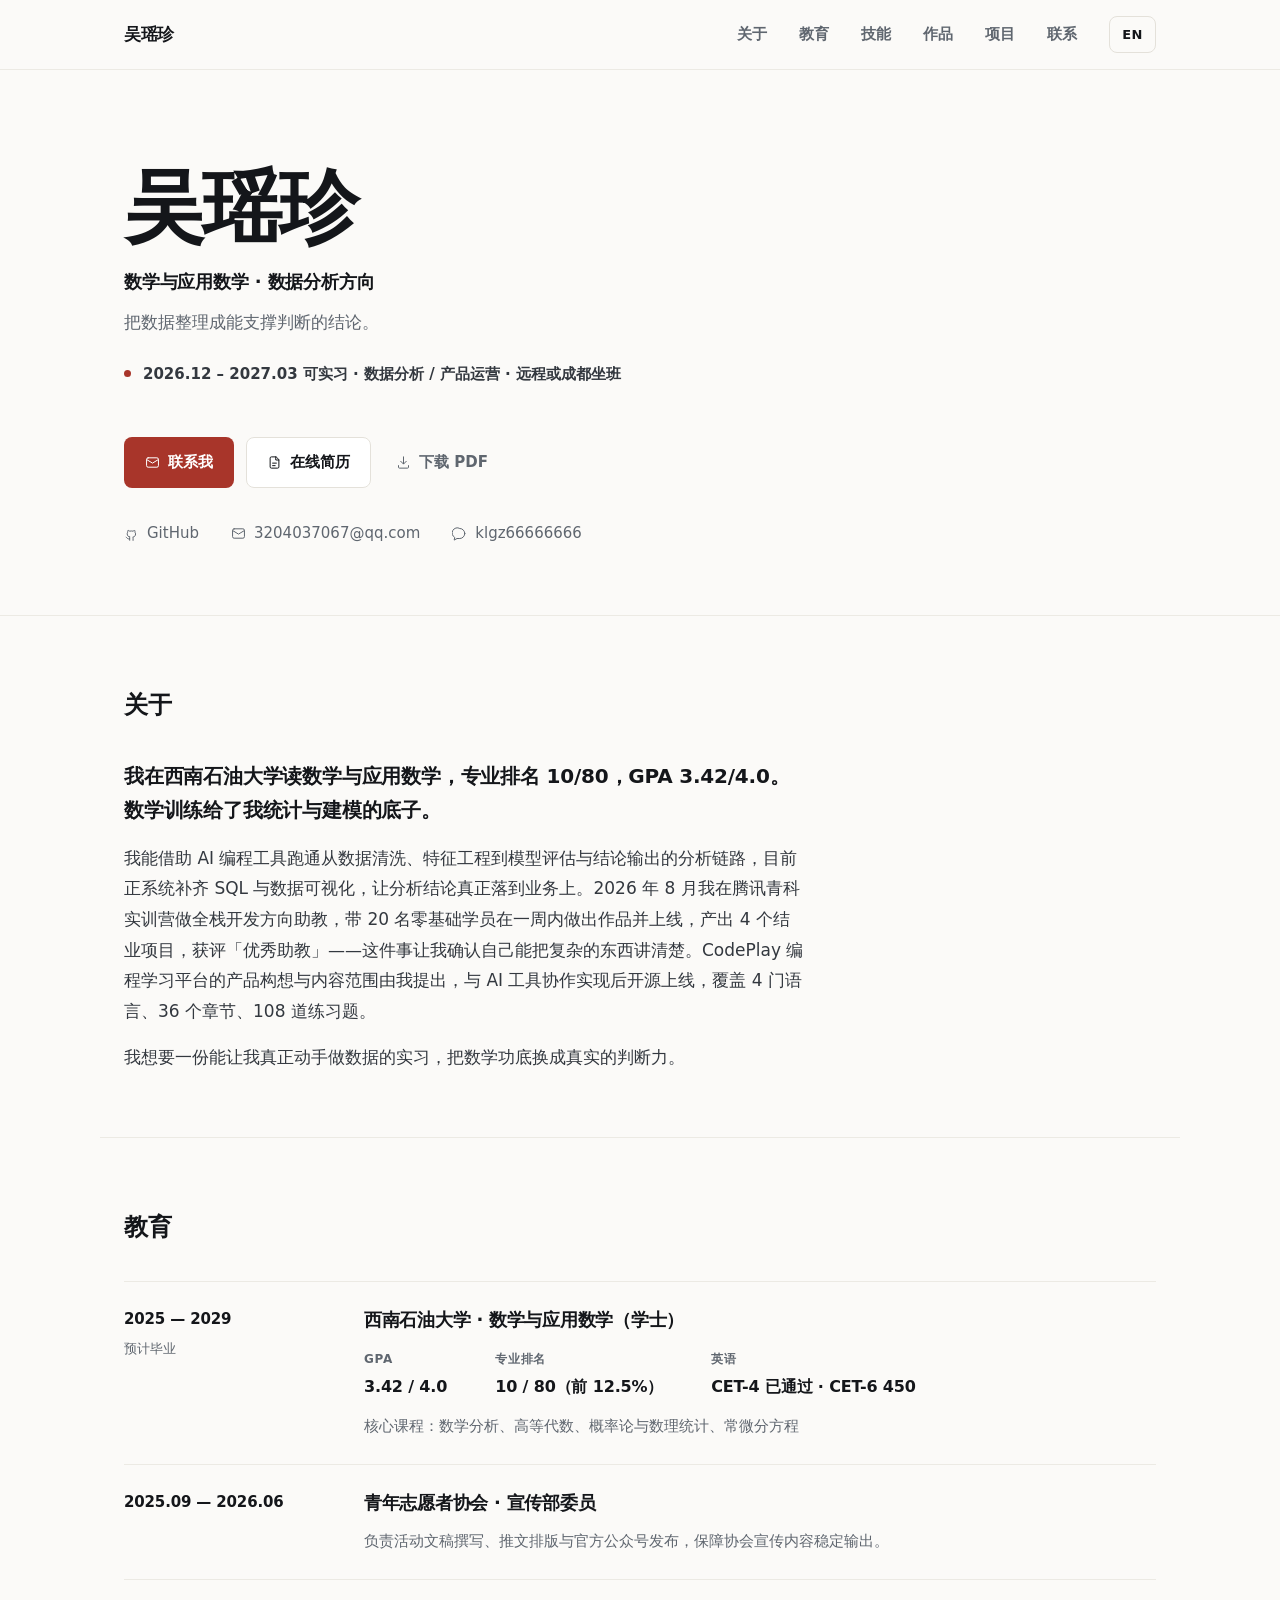
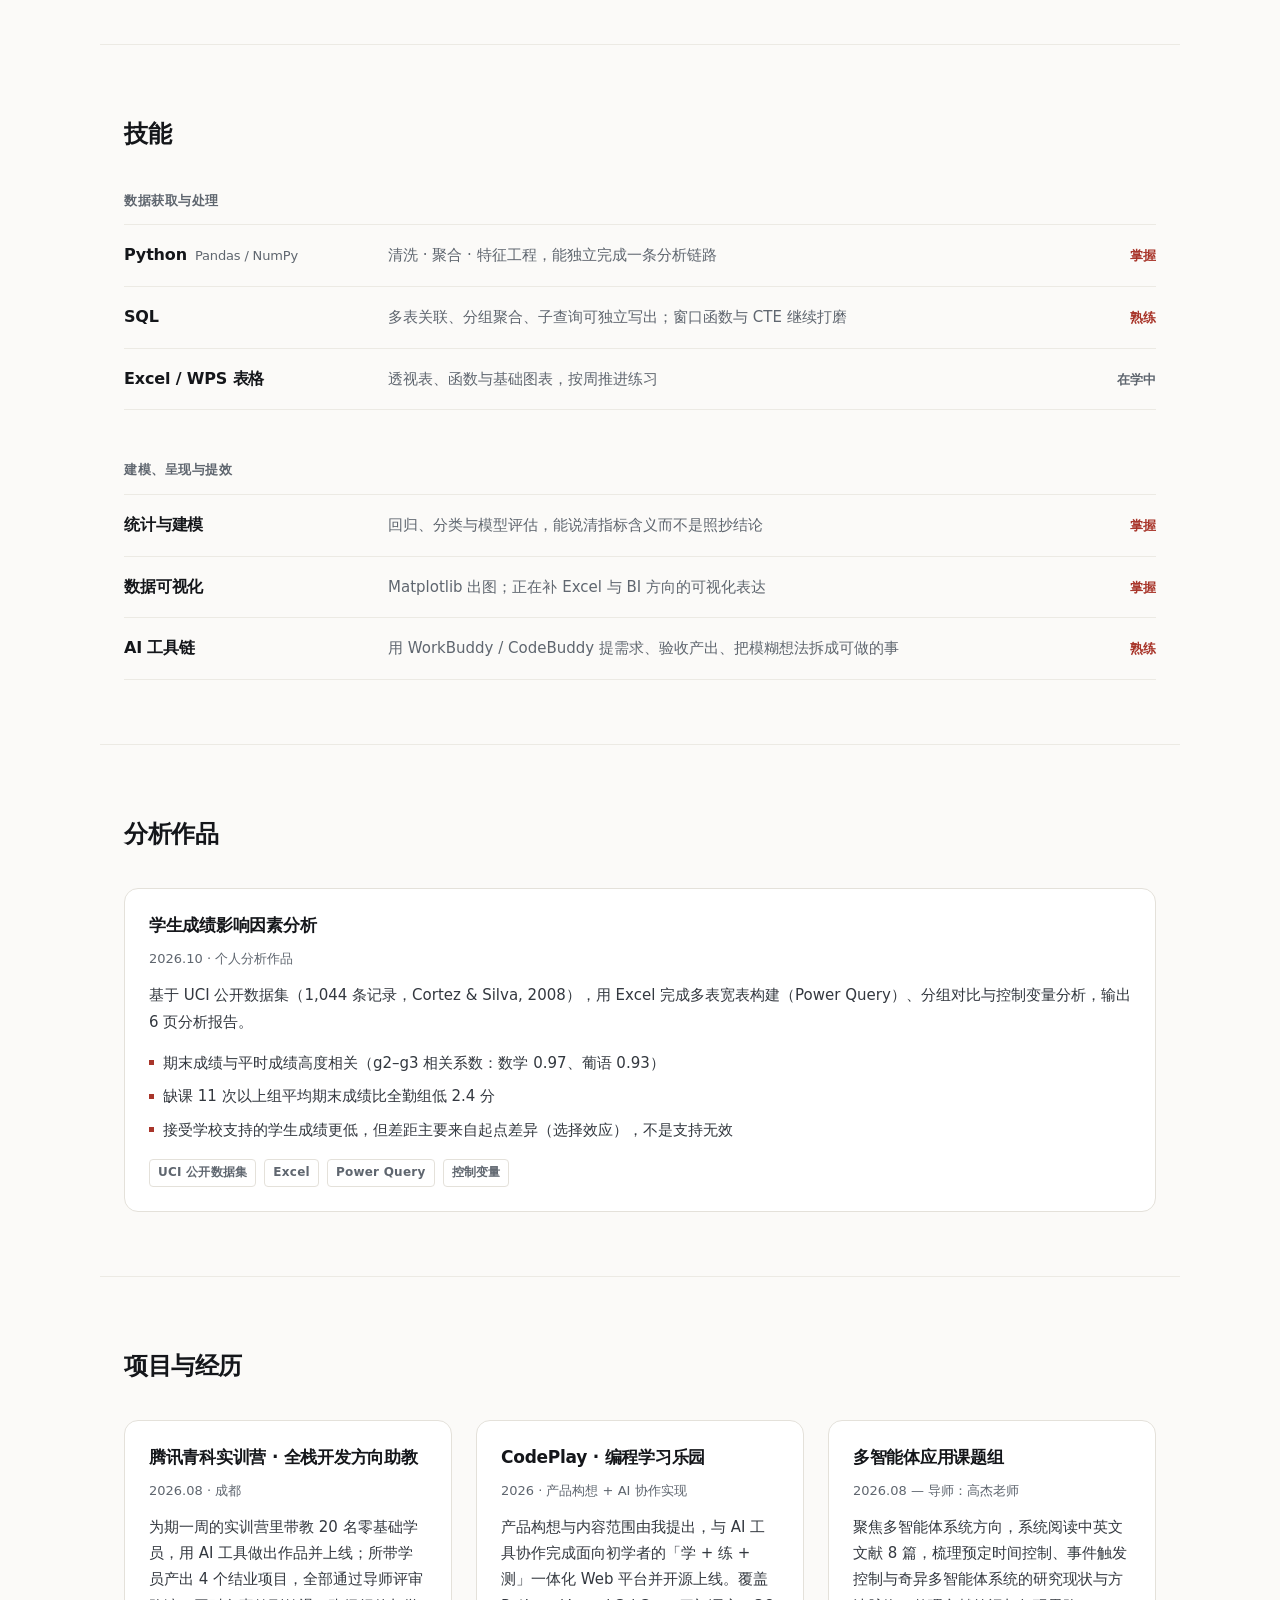
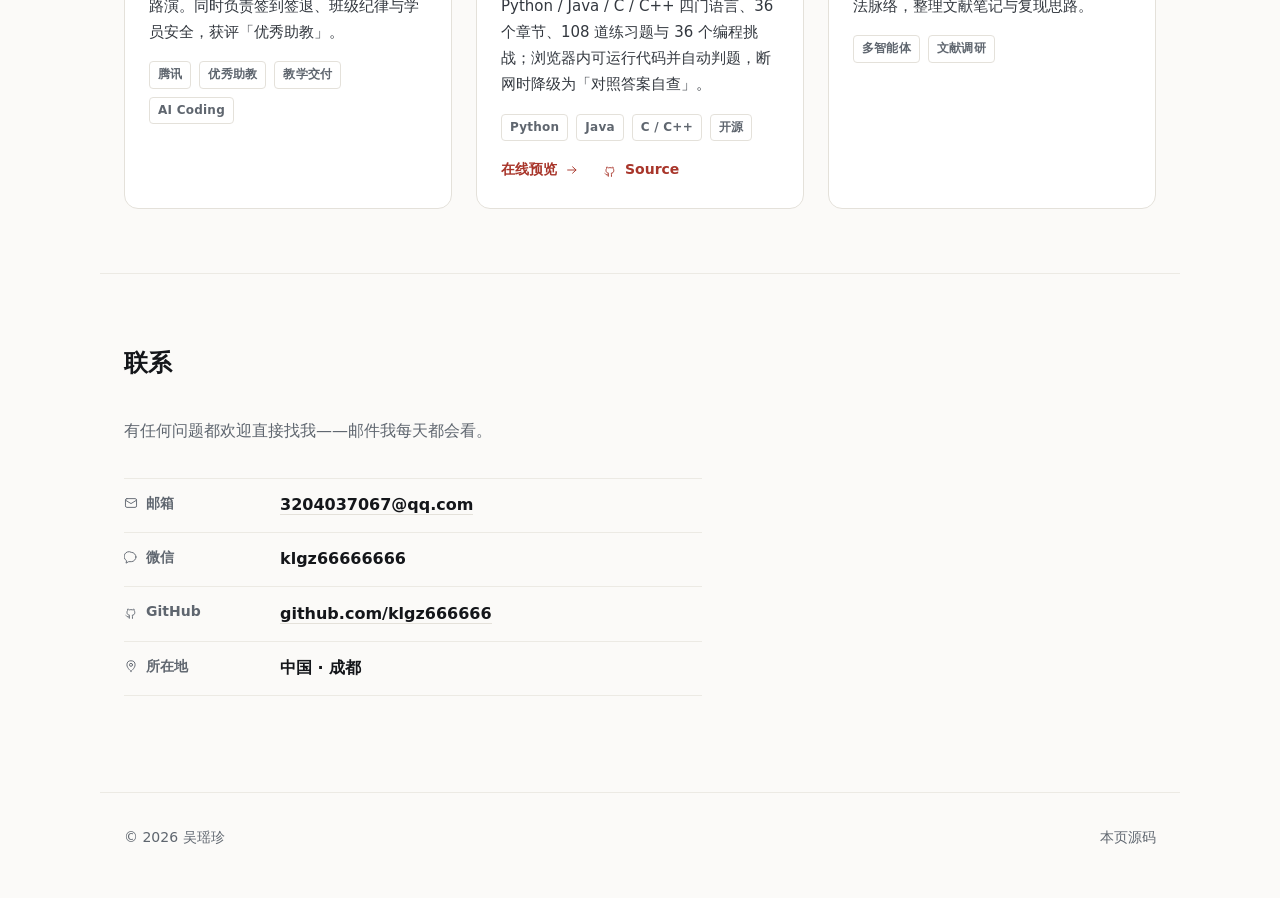
==== commit 4f8e1e46: "新增「分析作品」：学生成绩影响因素分析 - 首页 / 在线简历 / 打印版三处同步新增独立「分析作品」区块，不并入「项目」分类 - 数据来源明确标注 UCI 公开数据集（Cortez & Silva," ====
--- a/index.html
+++ b/index.html
@@ -52,6 +52,7 @@
         <a href="#about"><span data-lang-text data-zh="关于" data-en="About">关于</span></a>
         <a href="#education"><span data-lang-text data-zh="教育" data-en="Education">教育</span></a>
         <a href="#skills"><span data-lang-text data-zh="技能" data-en="Skills">技能</span></a>
+        <a href="#samples"><span data-lang-text data-zh="作品" data-en="Sample">作品</span></a>
         <a href="#projects"><span data-lang-text data-zh="项目" data-en="Projects">项目</span></a>
         <a href="#contact"><span data-lang-text data-zh="联系" data-en="Contact">联系</span></a>
       </nav>
@@ -185,6 +186,28 @@
       </div>
     </section>
 
+    <!-- ===== 分析作品：个人作品，不是项目交付，也不是实习产出 ===== -->
+    <section class="band" id="samples">
+      <h2 class="band__title" data-zh="分析作品" data-en="Analysis work">分析作品</h2>
+      <div class="works">
+
+        <article class="work">
+          <div class="work__head">
+            <h3 class="work__title" data-zh="学生成绩影响因素分析" data-en="What drives student performance">学生成绩影响因素分析</h3>
+            <p class="work__when">2026.10 · <span data-zh="个人分析作品" data-en="Personal analysis project">个人分析作品</span></p>
+          </div>
+          <p class="work__desc" data-zh="基于 UCI 公开数据集（1,044 条记录，Cortez &amp; Silva, 2008），用 Excel 完成多表宽表构建（Power Query）、分组对比与控制变量分析，输出 6 页分析报告。" data-en="Based on the UCI public Student Performance dataset (1,044 records; Cortez &amp; Silva, 2008). Built the wide table from multiple sheets in Excel (Power Query), then ran grouped comparisons and a controlled-variable check. Delivered a 6-page report.">基于 UCI 公开数据集（1,044 条记录，Cortez &amp; Silva, 2008），用 Excel 完成多表宽表构建（Power Query）、分组对比与控制变量分析，输出 6 页分析报告。</p>
+          <ul class="findings">
+            <li data-zh="期末成绩与平时成绩高度相关（g2–g3 相关系数：数学 0.97、葡语 0.93）" data-en="Final grades track closely with prior-period grades (g2–g3 correlation: 0.97 for maths, 0.93 for Portuguese)">期末成绩与平时成绩高度相关（g2–g3 相关系数：数学 0.97、葡语 0.93）</li>
+            <li data-zh="缺课 11 次以上组平均期末成绩比全勤组低 2.4 分" data-en="Students with 11 or more absences averaged 2.4 points lower on the final exam than students with full attendance">缺课 11 次以上组平均期末成绩比全勤组低 2.4 分</li>
+            <li data-zh="接受学校支持的学生成绩更低，但差距主要来自起点差异（选择效应），不是支持无效" data-en="Students receiving school support scored lower — but the gap comes mostly from where they started (selection effect), not from support failing">接受学校支持的学生成绩更低，但差距主要来自起点差异（选择效应），不是支持无效</li>
+          </ul>
+          <ul class="tags"><li data-zh="UCI 公开数据集" data-en="UCI public dataset">UCI 公开数据集</li><li>Excel</li><li>Power Query</li><li data-zh="控制变量" data-en="Controlled comparison">控制变量</li></ul>
+        </article>
+
+      </div>
+    </section>
+
     <!-- ===== 项目与经历 ===== -->
     <section class="band" id="projects">
       <h2 class="band__title" data-zh="项目与经历" data-en="Projects &amp; experience">项目与经历</h2>
--- a/styles.css
+++ b/styles.css
@@ -308,6 +308,21 @@
   white-space: nowrap;
 }
 .skill__level--learning { color: var(--muted); }
+
+/* 分析作品的发现清单：朱砂方点，与打印版技能方点同一套视觉语言 */
+.findings { list-style: none; margin-top: var(--s4); }
+.findings li {
+  position: relative;
+  padding-left: 14px;
+  margin-top: var(--s2);
+  font-size: .9375rem; line-height: 1.7;
+  color: var(--ink-soft);
+}
+.findings li::before {
+  content: ""; position: absolute;
+  left: 0; top: .62em;
+  width: 5px; height: 5px; background: var(--seal);
+}
 
 /* =========================================================
    项目与经历
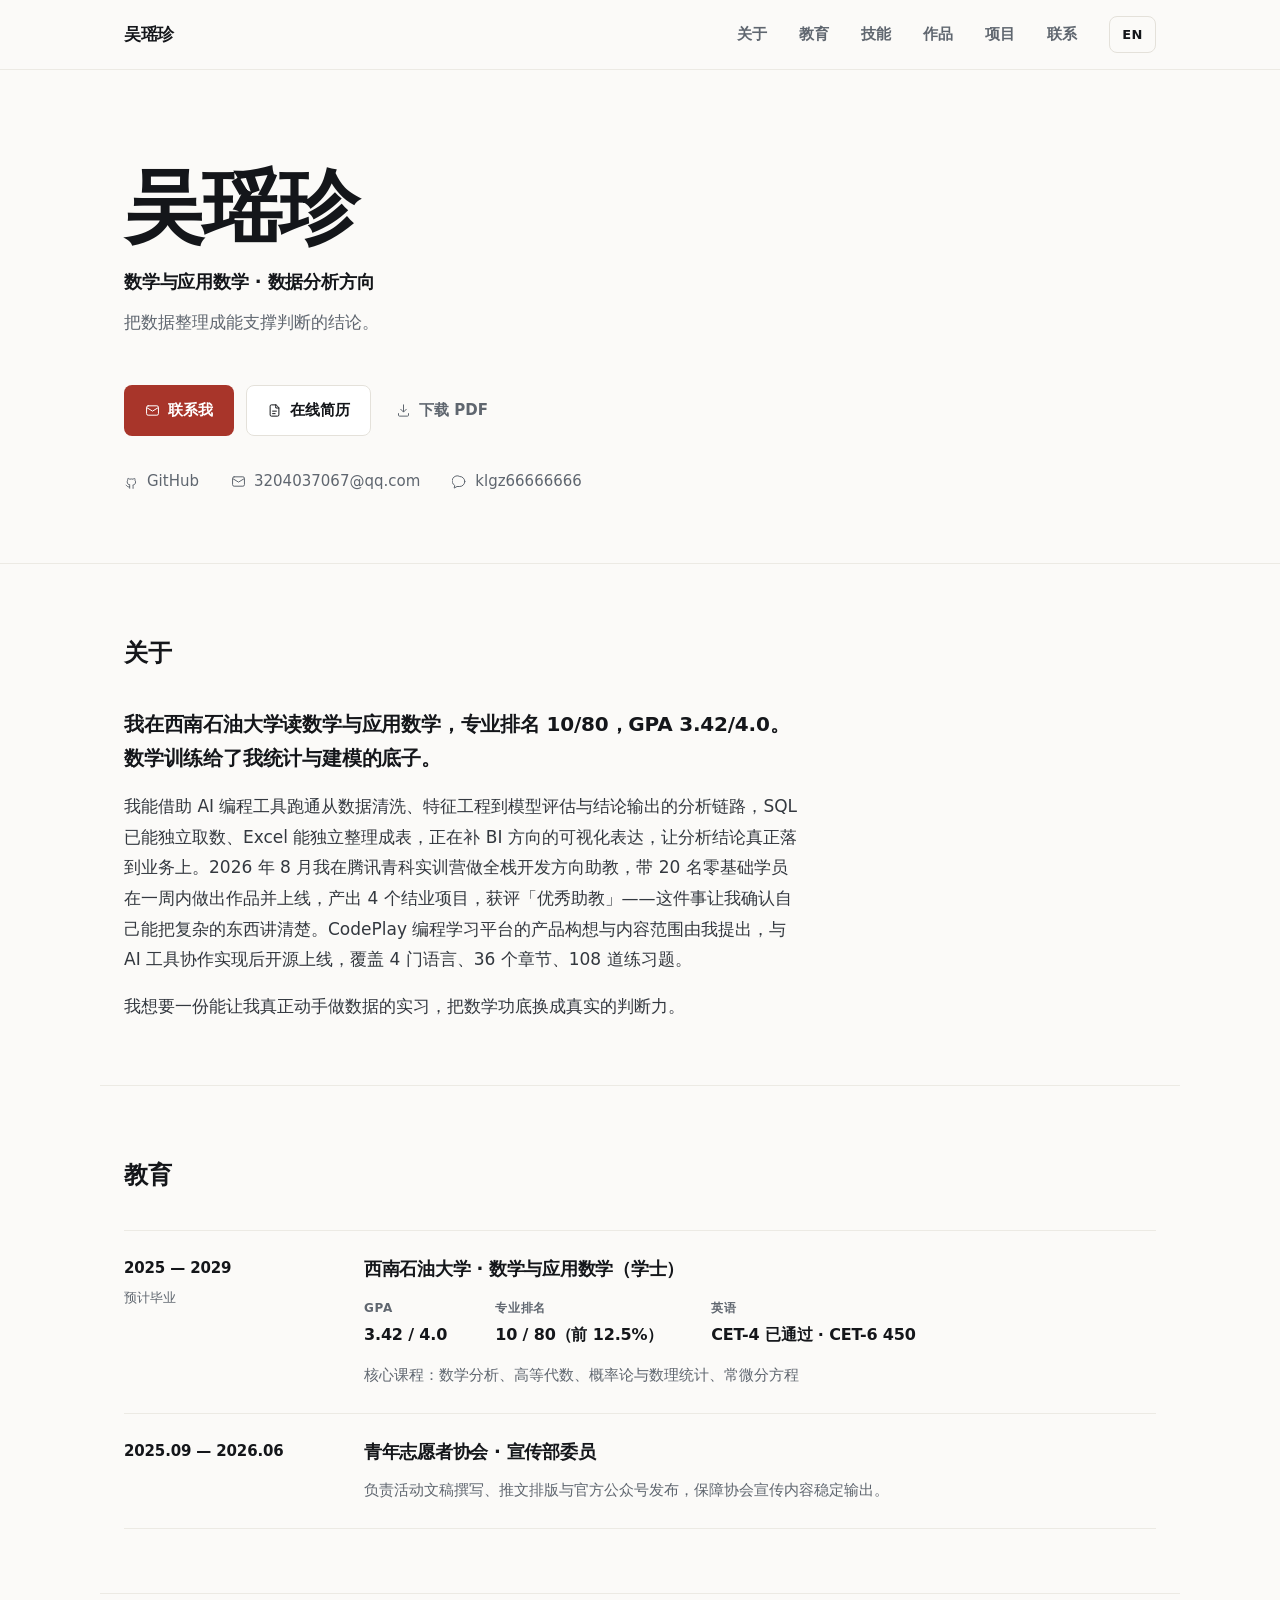
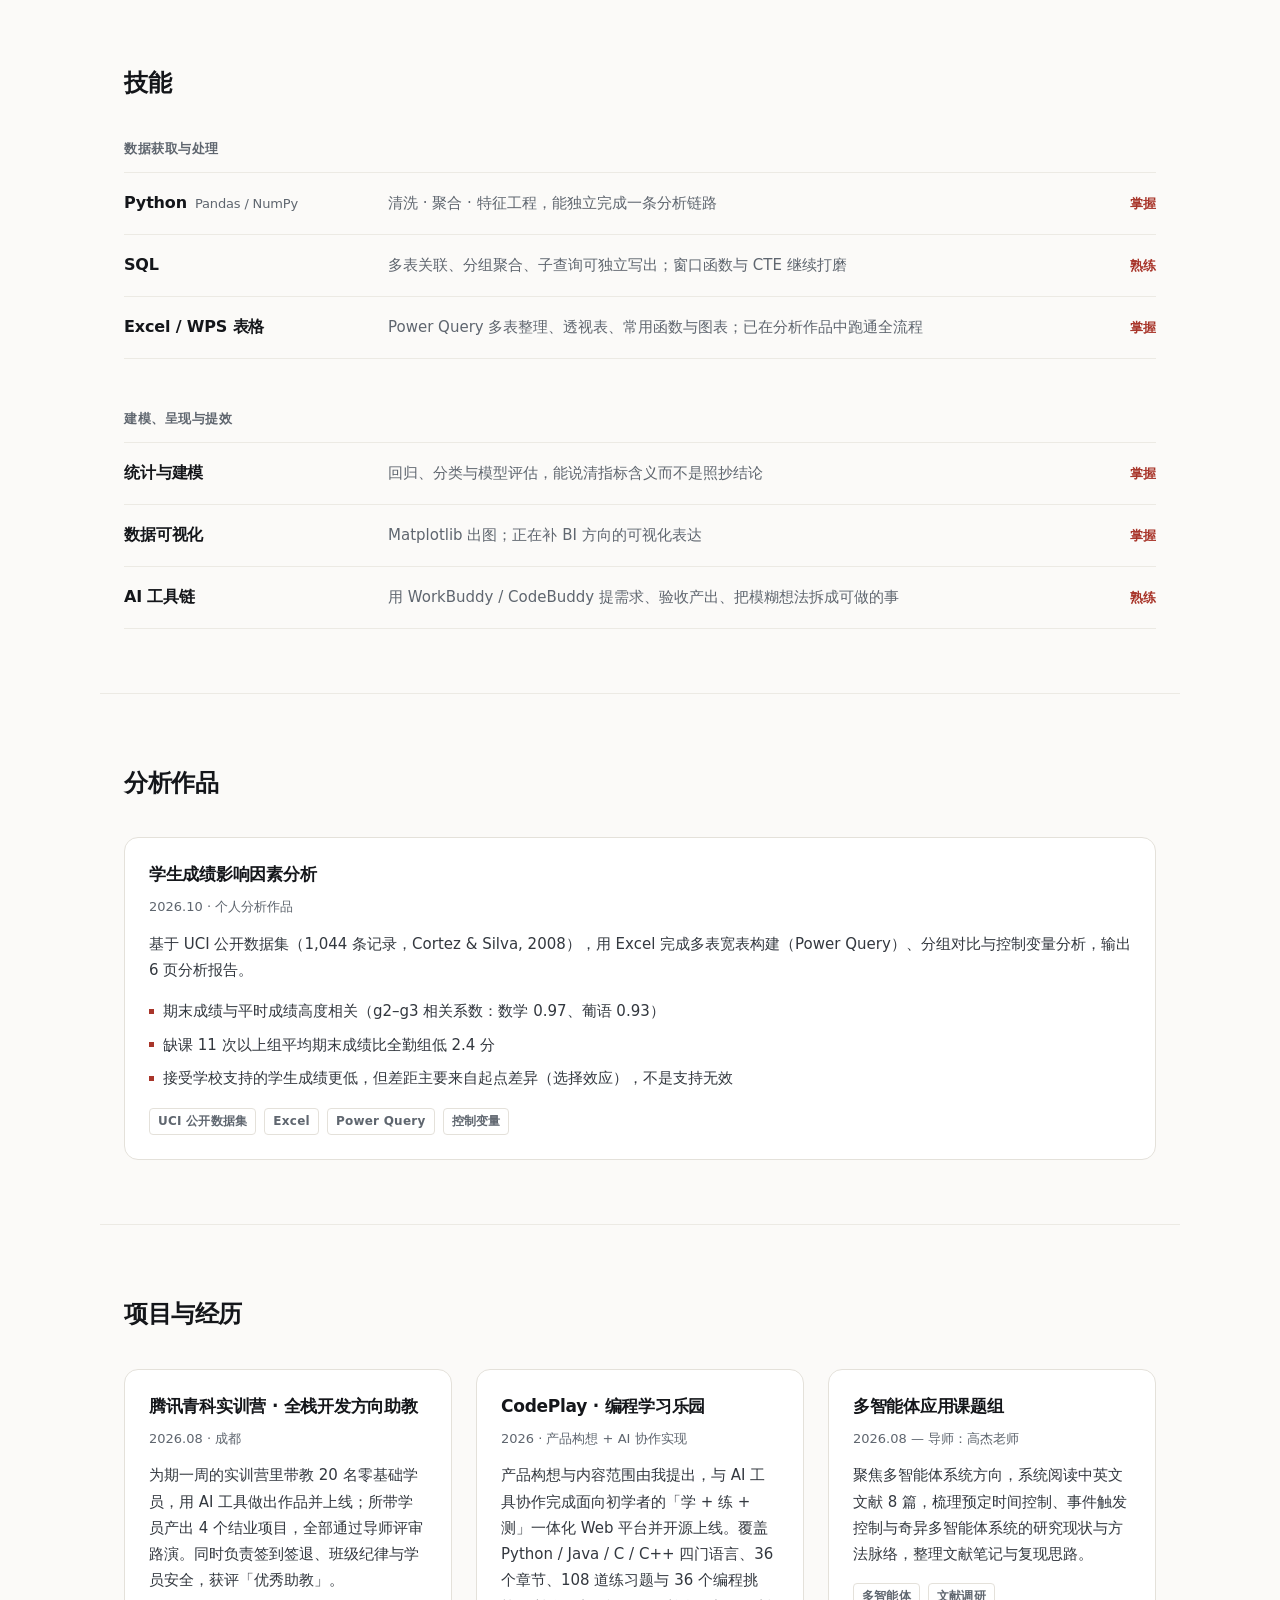
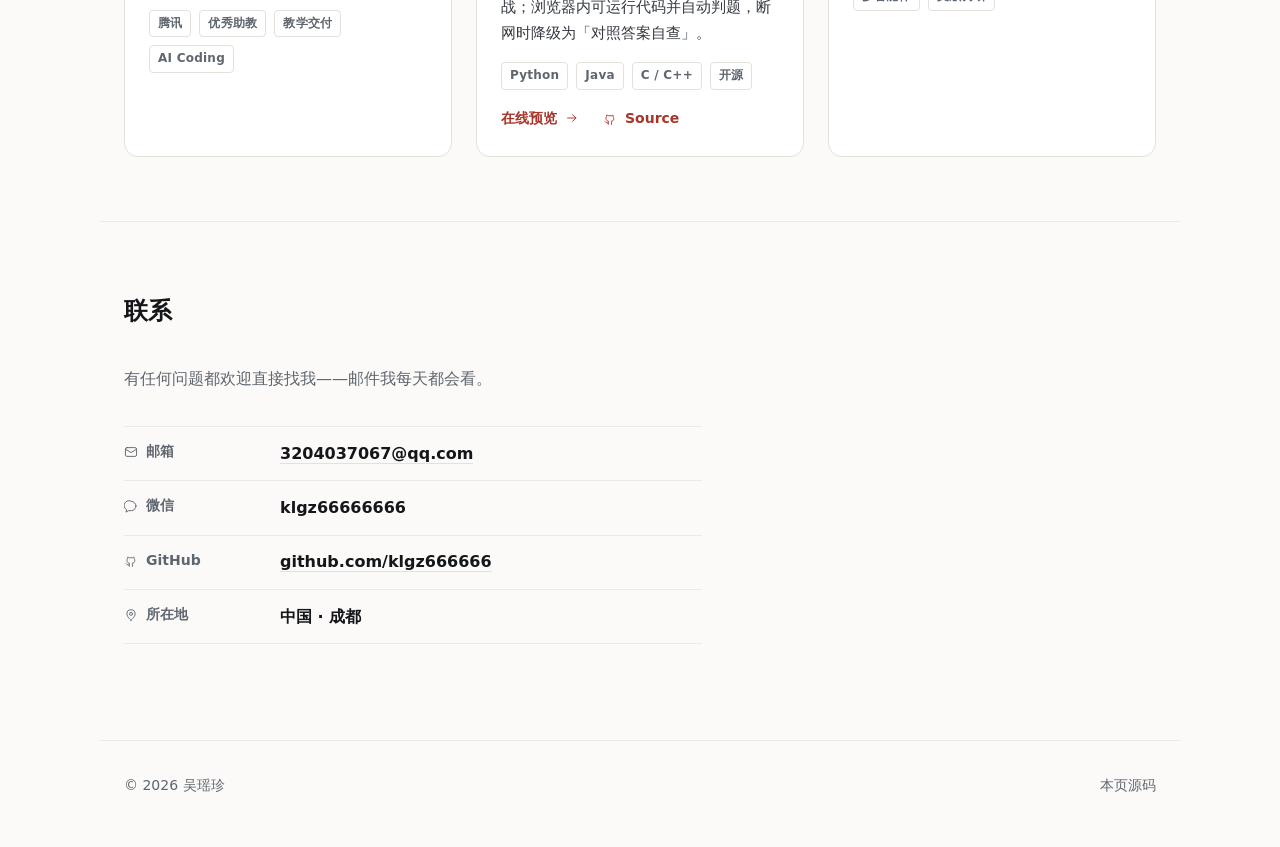
==== commit 9007d92c: "技能等级调整为掌握，移除首页可实习状态行 - Excel / WPS 表格：在学中 -> 掌握（Working），描述改为与作品一致   （Power Query 多表整理、透视表、函数与图表） - " ====
--- a/index.html
+++ b/index.html
@@ -69,12 +69,6 @@
         <p class="hero__role" data-zh="数学与应用数学 · 数据分析方向" data-en="Mathematics & Applied Mathematics · Data Analytics">数学与应用数学 · 数据分析方向</p>
         <p class="hero__tagline" data-zh="把数据整理成能支撑判断的结论。" data-en="Turning data into conclusions that support a decision.">把数据整理成能支撑判断的结论。</p>
 
-        <!-- 可用性状态：招聘方最关心的第一件事 -->
-        <p class="status">
-          <span class="status__dot" aria-hidden="true"></span>
-          <span data-zh="2026.12 – 2027.03 可实习 · 数据分析 / 产品运营 · 远程或成都坐班" data-en="Available for internship Dec 2026 – Mar 2027 · Data analytics / product ops · remote or Chengdu">2026.12 – 2027.03 可实习 · 数据分析 / 产品运营 · 远程或成都坐班</span>
-        </p>
-
         <div class="hero__cta">
           <a class="btn btn--seal" href="mailto:3204037067@qq.com">
             <svg class="icon" aria-hidden="true"><use href="#i-mail" /></svg>
@@ -103,7 +97,7 @@
       <h2 class="band__title" data-zh="关于" data-en="About">关于</h2>
       <div class="prose">
         <p class="prose__lead" data-en="I study Mathematics and Applied Mathematics at Southwest Petroleum University — ranked 10/80 with a GPA of 3.42/4.0. Mathematical training gave me my foundation in statistics and modeling." data-zh="我在西南石油大学读数学与应用数学，专业排名 10/80，GPA 3.42/4.0。数学训练给了我统计与建模的底子。">我在西南石油大学读数学与应用数学，专业排名 10/80，GPA 3.42/4.0。数学训练给了我统计与建模的底子。</p>
-        <p data-en="With AI coding tools I can run the whole loop — data cleaning, feature engineering, model evaluation, and written conclusions. I am now systematically building up SQL and data visualization so the findings actually land in business terms. In August 2026 I was a full-stack TA at Tencent's Youth Science Camp, coaching 20 beginners to build and ship their work within one week; their 4 capstone projects passed review and I was named an Outstanding TA. That convinced me I can make complex things clear. CodePlay, a programming learning platform whose concept and content scope I designed, was built with AI tooling and open-sourced — 4 languages, 36 chapters, 108 exercises." data-zh="我能借助 AI 编程工具跑通从数据清洗、特征工程到模型评估与结论输出的分析链路，目前正系统补齐 SQL 与数据可视化，让分析结论真正落到业务上。2026 年 8 月我在腾讯青科实训营做全栈开发方向助教，带 20 名零基础学员在一周内做出作品并上线，产出 4 个结业项目，获评「优秀助教」——这件事让我确认自己能把复杂的东西讲清楚。CodePlay 编程学习平台的产品构想与内容范围由我提出，与 AI 工具协作实现后开源上线，覆盖 4 门语言、36 个章节、108 道练习题。">我能借助 AI 编程工具跑通从数据清洗、特征工程到模型评估与结论输出的分析链路，目前正系统补齐 SQL 与数据可视化，让分析结论真正落到业务上。2026 年 8 月我在腾讯青科实训营做全栈开发方向助教，带 20 名零基础学员在一周内做出作品并上线，产出 4 个结业项目，获评「优秀助教」——这件事让我确认自己能把复杂的东西讲清楚。CodePlay 编程学习平台的产品构想与内容范围由我提出，与 AI 工具协作实现后开源上线，覆盖 4 门语言、36 个章节、108 道练习题。</p>
+        <p data-en="With AI coding tools I can run the whole loop — data cleaning, feature engineering, model evaluation, and written conclusions. SQL and Excel are now solid enough to pull and shape data on my own; next I am building up BI visualization so the findings actually land in business terms. In August 2026 I was a full-stack TA at Tencent's Youth Science Camp, coaching 20 beginners to build and ship their work within one week; their 4 capstone projects passed review and I was named an Outstanding TA. That convinced me I can make complex things clear. CodePlay, a programming learning platform whose concept and content scope I designed, was built with AI tooling and open-sourced — 4 languages, 36 chapters, 108 exercises." data-zh="我能借助 AI 编程工具跑通从数据清洗、特征工程到模型评估与结论输出的分析链路，SQL 已能独立取数、Excel 能独立整理成表，正在补 BI 方向的可视化表达，让分析结论真正落到业务上。2026 年 8 月我在腾讯青科实训营做全栈开发方向助教，带 20 名零基础学员在一周内做出作品并上线，产出 4 个结业项目，获评「优秀助教」——这件事让我确认自己能把复杂的东西讲清楚。CodePlay 编程学习平台的产品构想与内容范围由我提出，与 AI 工具协作实现后开源上线，覆盖 4 门语言、36 个章节、108 道练习题。">我能借助 AI 编程工具跑通从数据清洗、特征工程到模型评估与结论输出的分析链路，SQL 已能独立取数、Excel 能独立整理成表，正在补 BI 方向的可视化表达，让分析结论真正落到业务上。2026 年 8 月我在腾讯青科实训营做全栈开发方向助教，带 20 名零基础学员在一周内做出作品并上线，产出 4 个结业项目，获评「优秀助教」——这件事让我确认自己能把复杂的东西讲清楚。CodePlay 编程学习平台的产品构想与内容范围由我提出，与 AI 工具协作实现后开源上线，覆盖 4 门语言、36 个章节、108 道练习题。</p>
         <p data-zh="我想要一份能让我真正动手做数据的实习，把数学功底换成真实的判断力。" data-en="I'm looking for an internship where I can do real data work, and turn a math foundation into actual judgment.">我想要一份能让我真正动手做数据的实习，把数学功底换成真实的判断力。</p>
       </div>
     </section>
@@ -158,8 +152,8 @@
           </li>
           <li class="skill">
             <span class="skill__name">Excel / WPS 表格</span>
-            <span class="skill__meta" data-zh="透视表、函数与基础图表，按周推进练习" data-en="Pivot tables, functions, basic charts; weekly practice">透视表、函数与基础图表，按周推进练习</span>
-            <span class="skill__level skill__level--learning" data-zh="在学中" data-en="In progress">在学中</span>
+            <span class="skill__meta" data-zh="Power Query 多表整理、透视表、常用函数与图表；已在分析作品中跑通全流程" data-en="Power Query joins, pivot tables, common functions and charts; used end to end in the analysis sample">Power Query 多表整理、透视表、常用函数与图表；已在分析作品中跑通全流程</span>
+            <span class="skill__level" data-zh="掌握" data-en="Working">掌握</span>
           </li>
         </ul>
       </div>
@@ -174,7 +168,7 @@
           </li>
           <li class="skill">
             <span class="skill__name" data-zh="数据可视化" data-en="Data visualization">数据可视化</span>
-            <span class="skill__meta" data-zh="Matplotlib 出图；正在补 Excel 与 BI 方向的可视化表达" data-en="Charting with Matplotlib; building up Excel and BI visualization">Matplotlib 出图；正在补 Excel 与 BI 方向的可视化表达</span>
+            <span class="skill__meta" data-zh="Matplotlib 出图；正在补 BI 方向的可视化表达" data-en="Charting with Matplotlib; building up BI visualization">Matplotlib 出图；正在补 BI 方向的可视化表达</span>
             <span class="skill__level" data-zh="掌握" data-en="Working">掌握</span>
           </li>
           <li class="skill">
--- a/styles.css
+++ b/styles.css
@@ -154,21 +154,6 @@
   max-width: 34em;
 }
 
-/* 可用性状态点：真实状态指示，不是装饰 chrome */
-.status {
-  margin-top: var(--s5);
-  display: inline-flex; align-items: baseline; gap: var(--s3);
-  font-size: .9375rem; font-weight: 600; color: var(--ink-soft);
-  font-variant-numeric: tabular-nums;
-}
-/* 静态指示点。不用脉冲动画：实习时间窗是静态事实，
-   不是随时刻变化的数据，用呼吸动效伪造实时感是不诚实的。 */
-.status__dot {
-  width: 7px; height: 7px; border-radius: 50%;
-  background: var(--seal); flex: none;
-  transform: translateY(-2px);
-}
-
 .hero__cta {
   margin-top: var(--s7);
   display: flex; flex-wrap: wrap; gap: var(--s3);
@@ -307,7 +292,6 @@
   font-size: .8125rem; font-weight: 700; color: var(--seal);
   white-space: nowrap;
 }
-.skill__level--learning { color: var(--muted); }
 
 /* 分析作品的发现清单：朱砂方点，与打印版技能方点同一套视觉语言 */
 .findings { list-style: none; margin-top: var(--s4); }
@@ -428,9 +412,8 @@
 .hero__name     { animation-delay: .04s; }
 .hero__role     { animation-delay: .10s; }
 .hero__tagline  { animation-delay: .16s; }
-.status         { animation-delay: .22s; }
-.hero__cta      { animation-delay: .28s; }
-.hero__links    { animation-delay: .34s; }
+.hero__cta      { animation-delay: .22s; }
+.hero__links    { animation-delay: .28s; }
 
 @keyframes rise {
   from { opacity: 0; transform: translateY(14px); }
@@ -482,7 +465,7 @@
    打印：HR 可能会直接打印这一页
    ========================================================= */
 @media print {
-  .topbar, .skip, .hero__cta, .hero__links, .foot__meta, .status__dot { display: none; }
+  .topbar, .skip, .hero__cta, .hero__links, .foot__meta { display: none; }
   body { background: #fff; font-size: 11pt; color: #000; }
   .hero { border-bottom: 1px solid #999; }
   .hero__inner { padding: 0 0 var(--s5); }
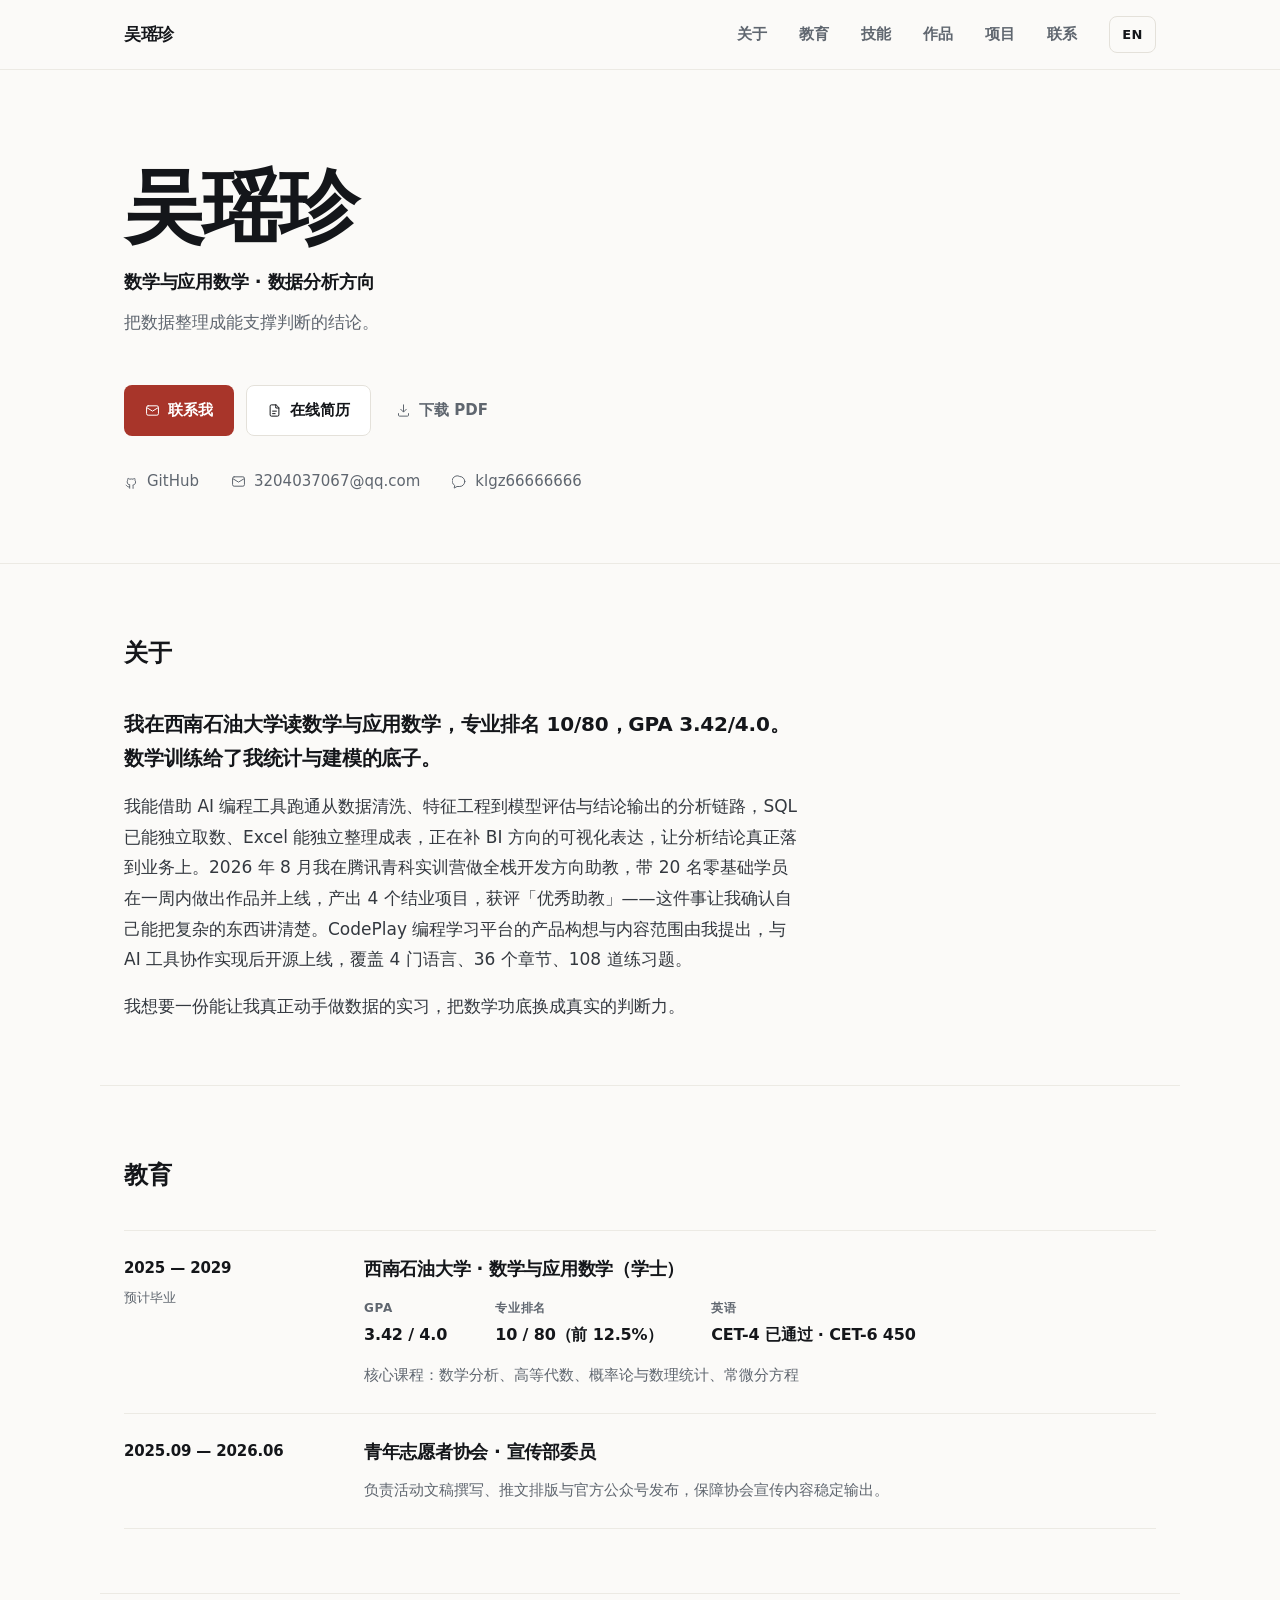
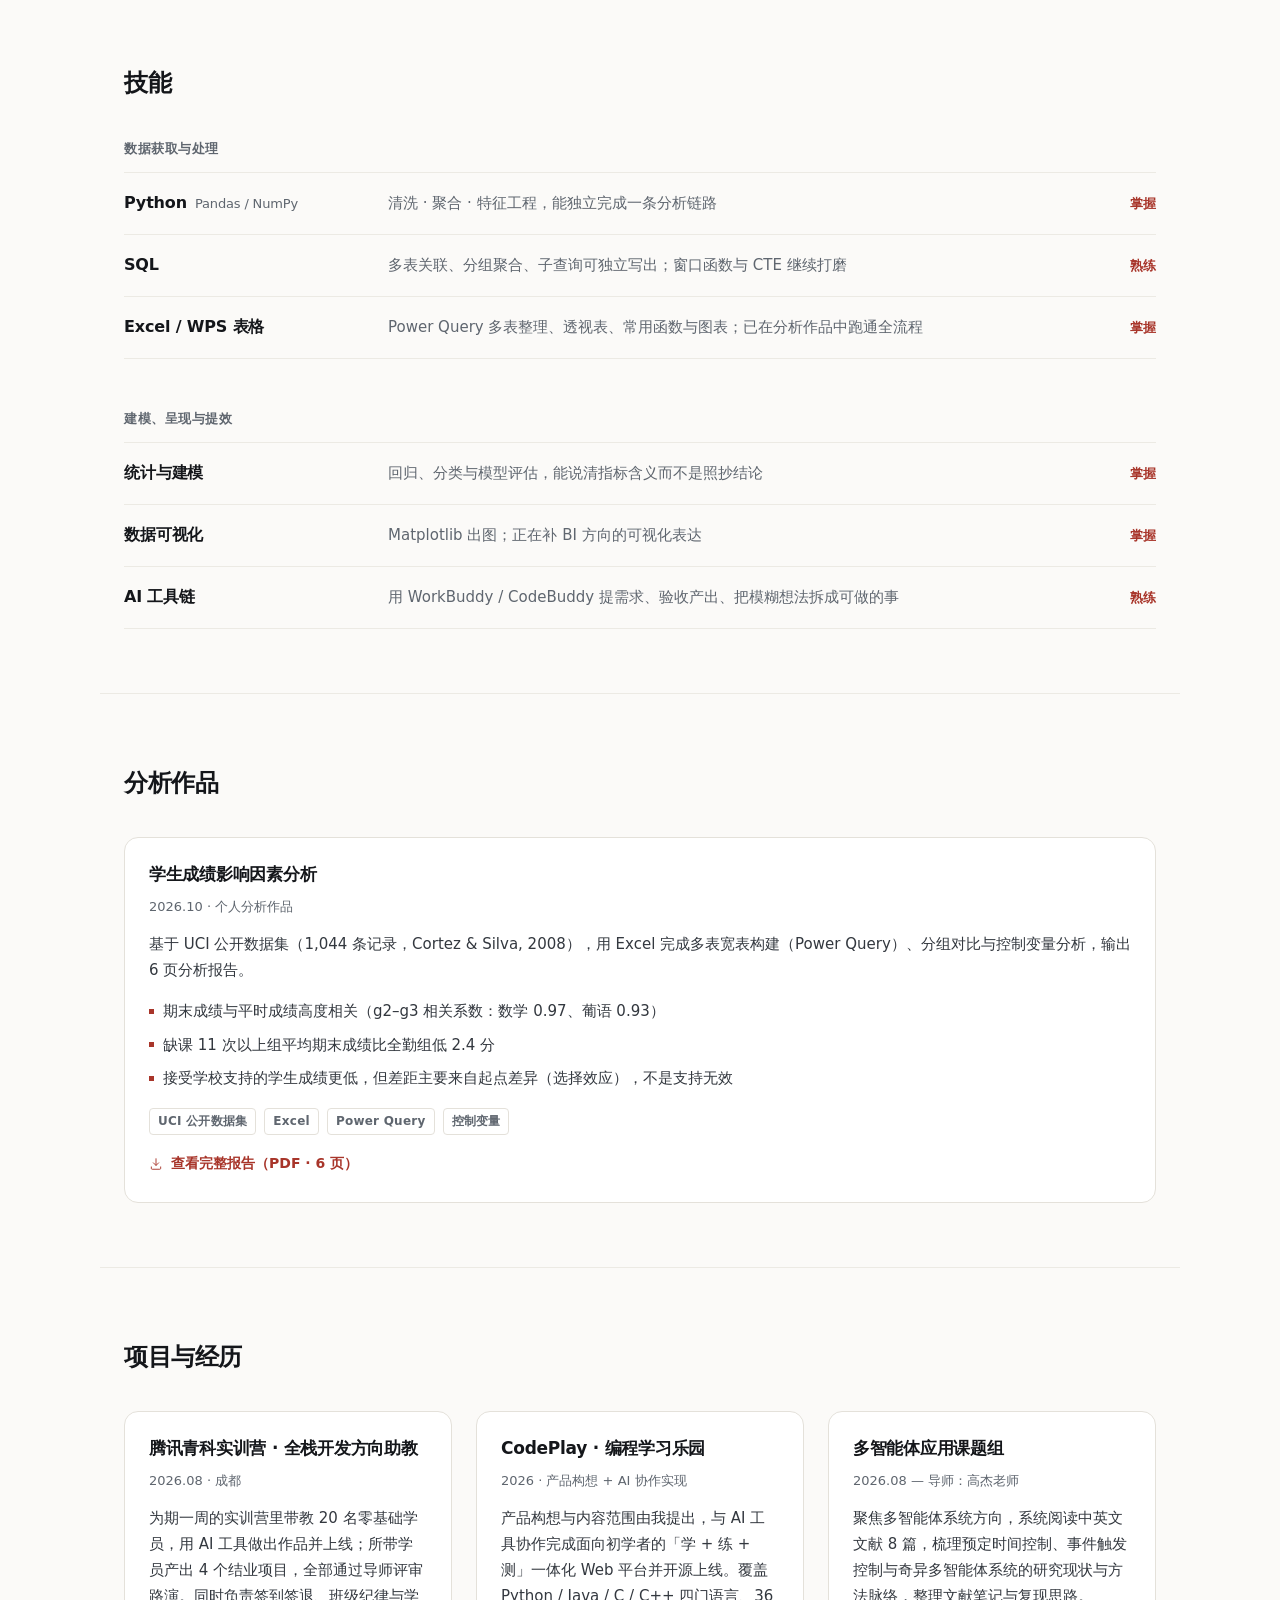
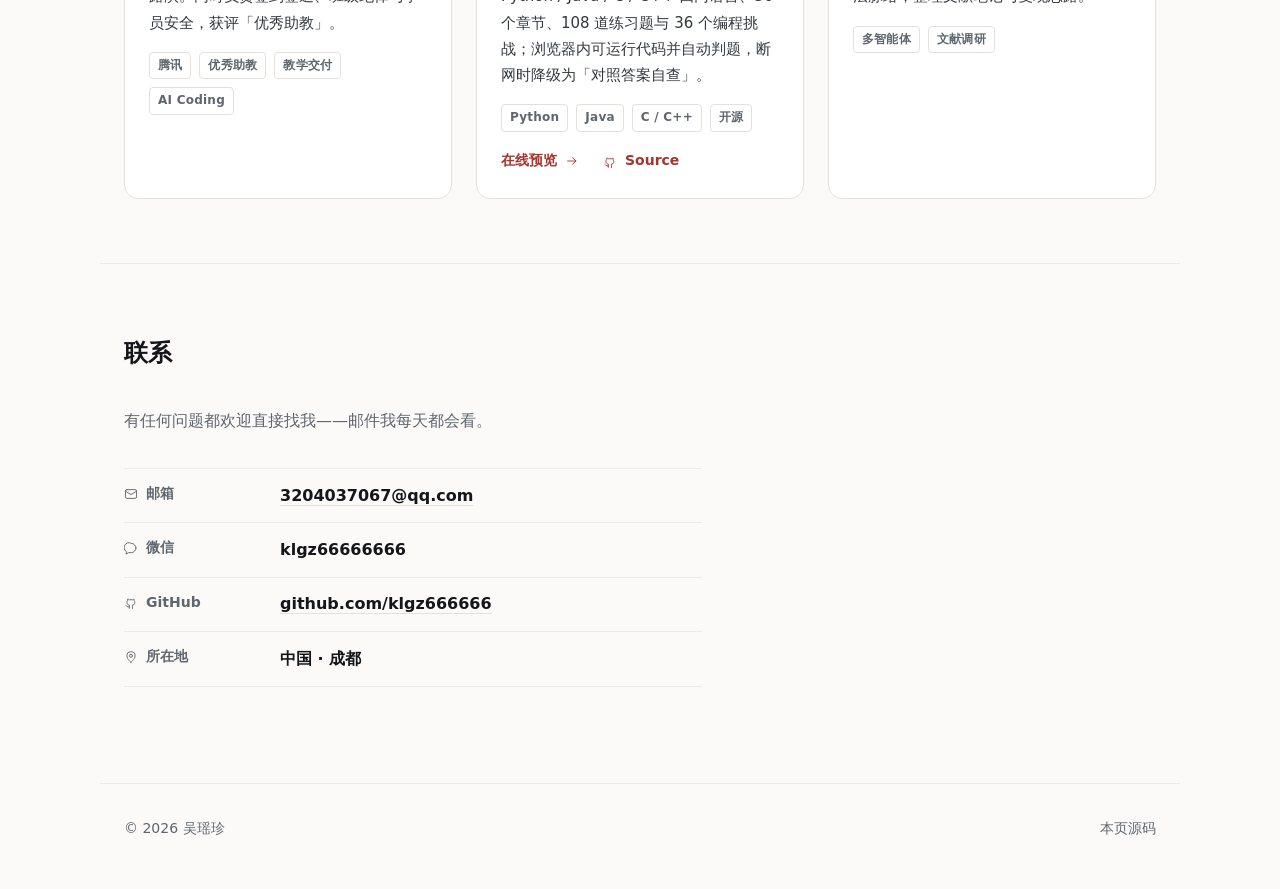
==== commit 8302c973: "分析作品补上 PDF 全文链接 - 新增 assets/student-performance-analysis.pdf（6 页，258 KB，源自桌面「数据分析-修订版.pdf」） - 首页与在线简" ====
--- a/index.html
+++ b/index.html
@@ -197,6 +197,9 @@
             <li data-zh="接受学校支持的学生成绩更低，但差距主要来自起点差异（选择效应），不是支持无效" data-en="Students receiving school support scored lower — but the gap comes mostly from where they started (selection effect), not from support failing">接受学校支持的学生成绩更低，但差距主要来自起点差异（选择效应），不是支持无效</li>
           </ul>
           <ul class="tags"><li data-zh="UCI 公开数据集" data-en="UCI public dataset">UCI 公开数据集</li><li>Excel</li><li>Power Query</li><li data-zh="控制变量" data-en="Controlled comparison">控制变量</li></ul>
+          <p class="work__links">
+            <a href="assets/student-performance-analysis.pdf" target="_blank" rel="noopener"><svg class="icon" aria-hidden="true"><use href="#i-download" /></svg><span data-lang-text data-zh="查看完整报告（PDF · 6 页）" data-en="Read the full report (PDF · 6 pages)">查看完整报告（PDF · 6 页）</span></a>
+          </p>
         </article>
 
       </div>
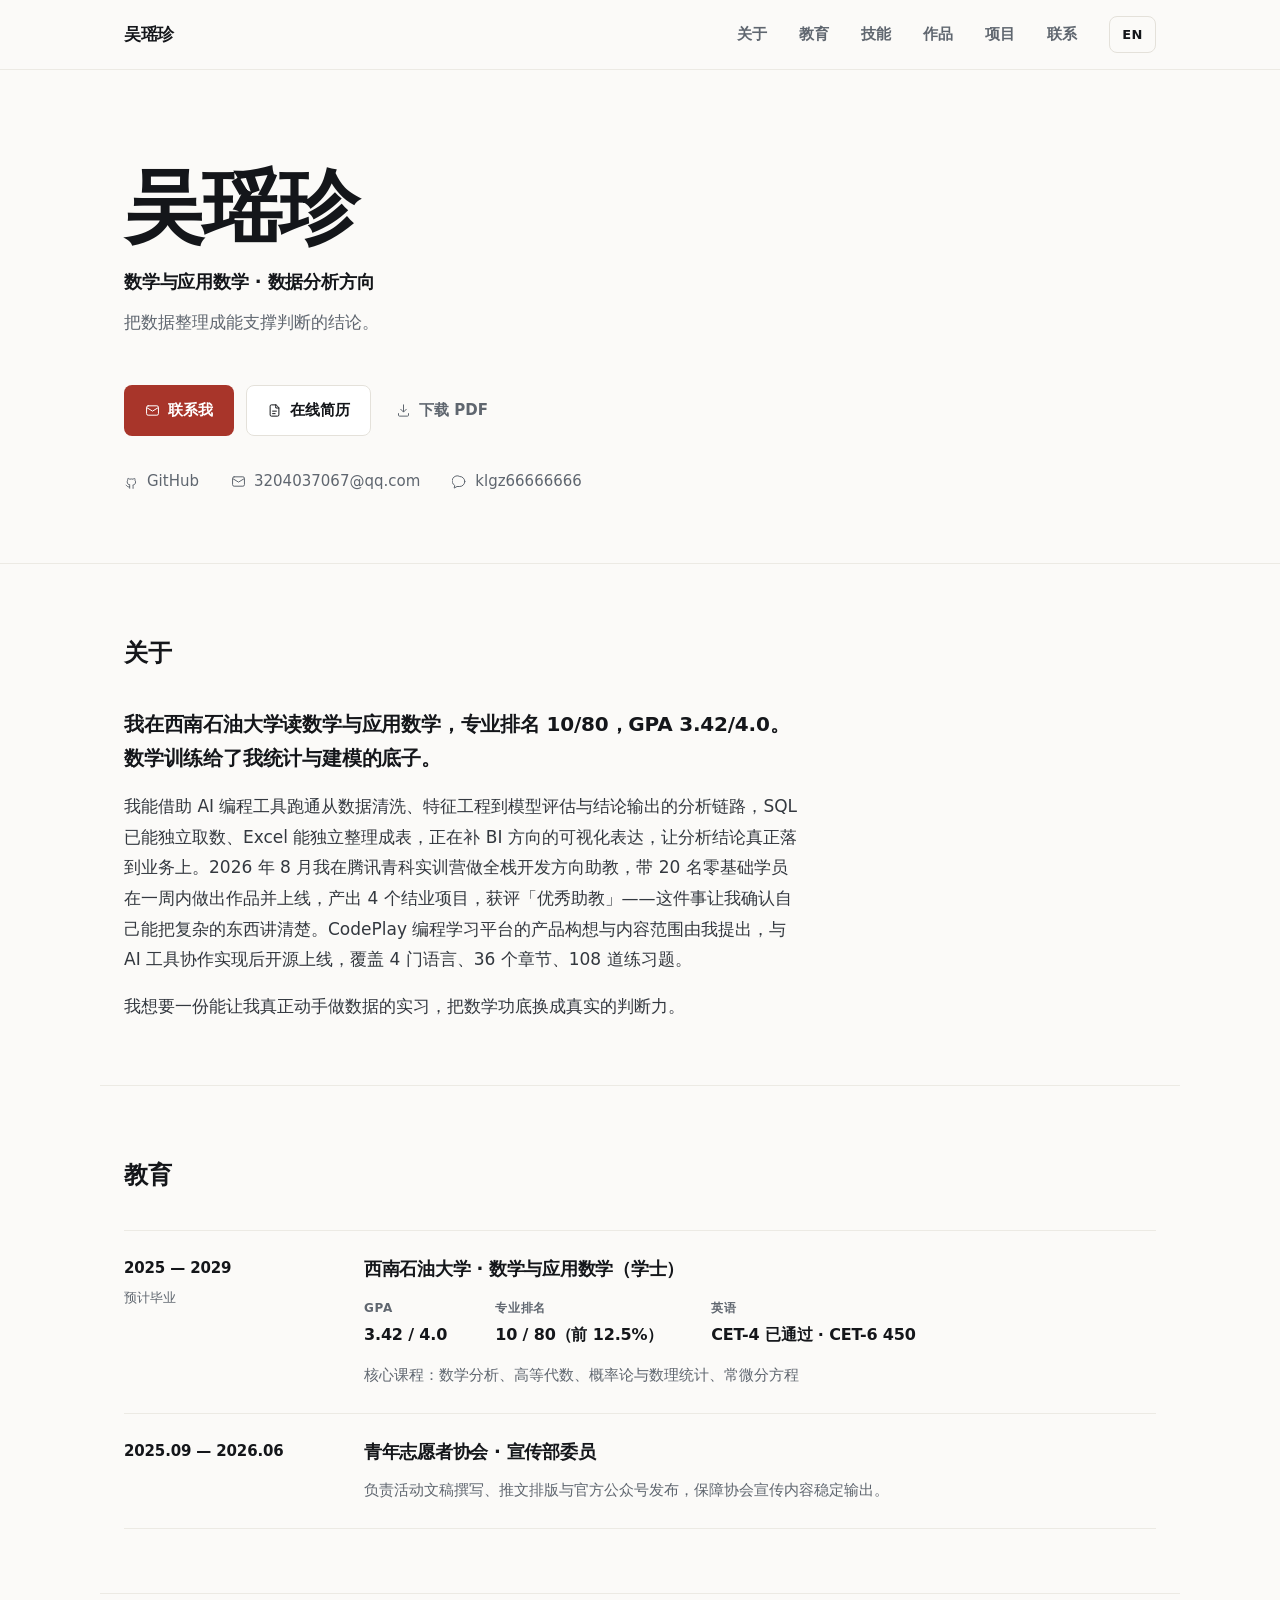
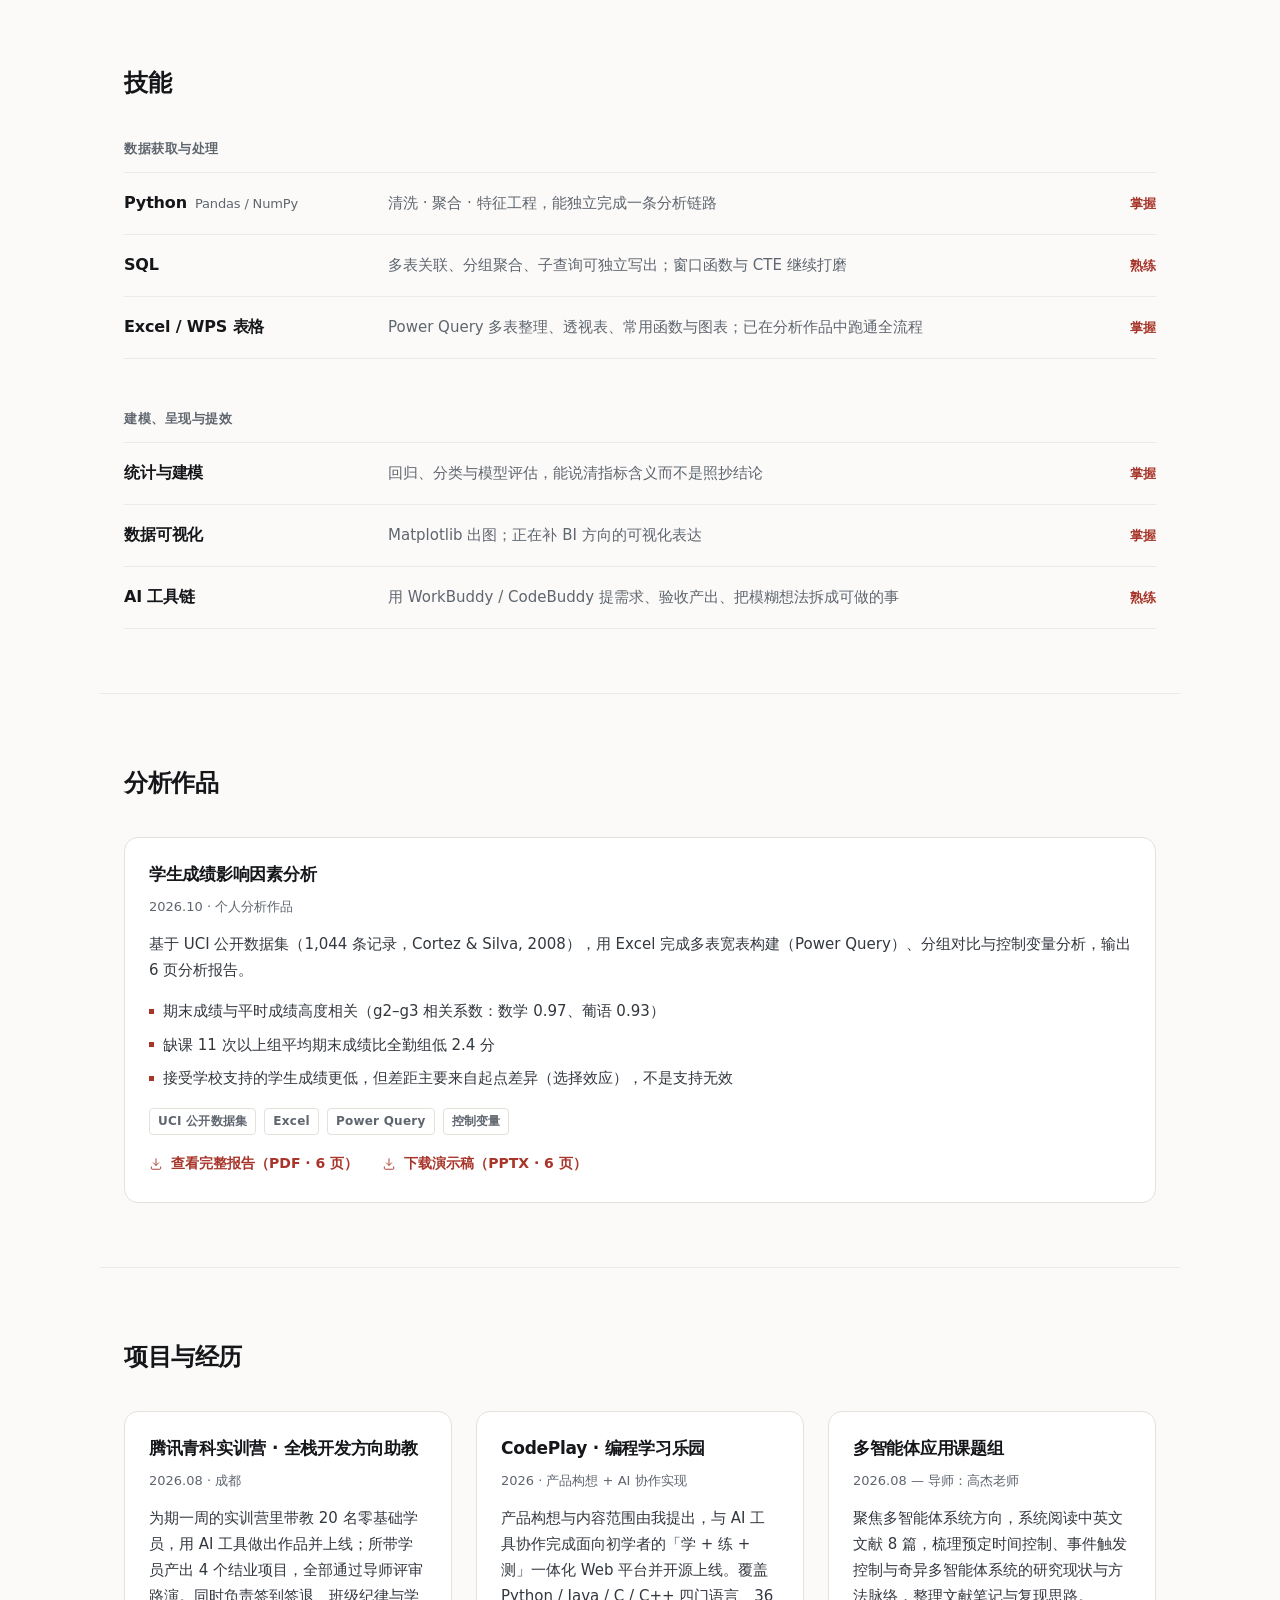
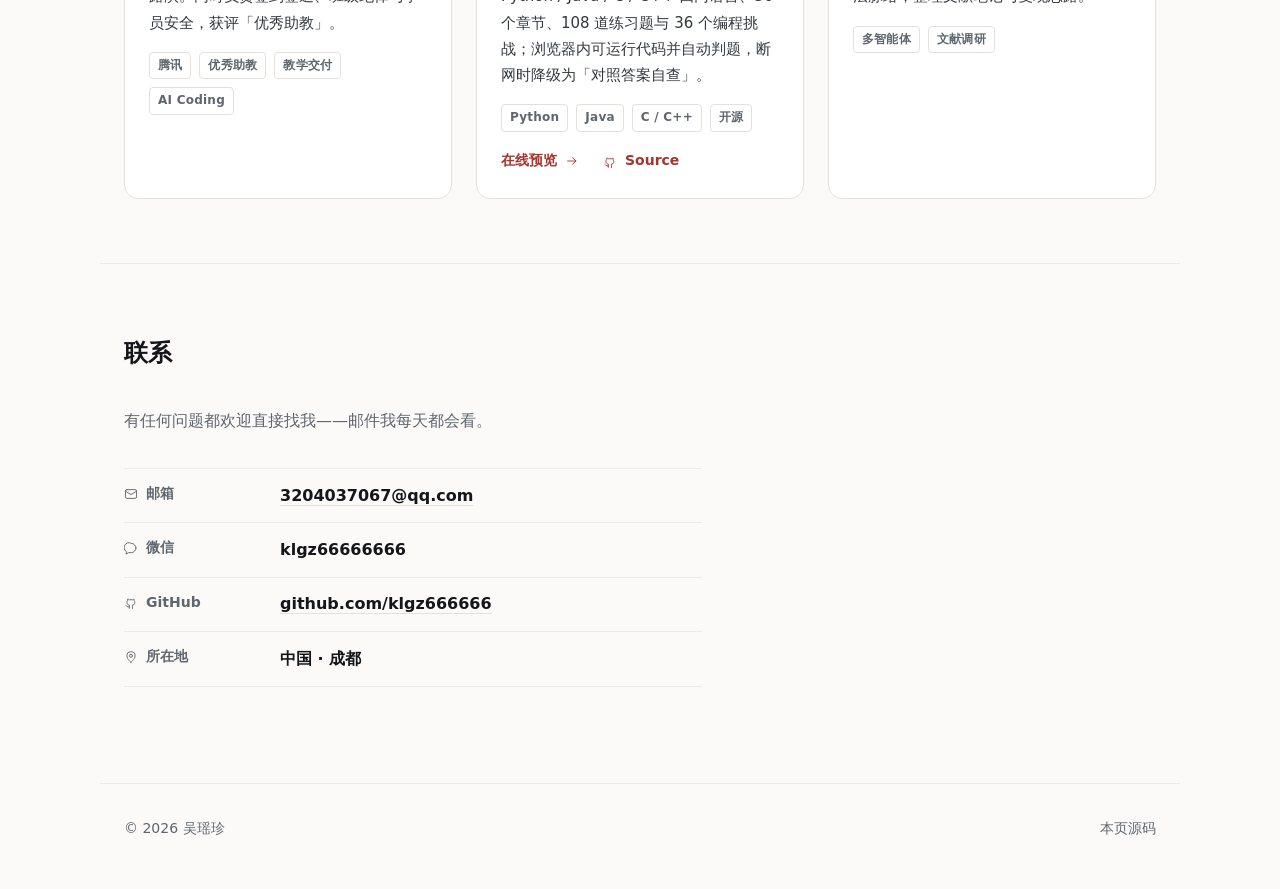
==== commit 84caf486: "更新分析作品文件并新增 PPT 下载入口 - assets/student-performance-analysis.pdf 更新至 2026-10-21 保存的修订版   （1,901,998 ->" ====
--- a/index.html
+++ b/index.html
@@ -199,6 +199,7 @@
           <ul class="tags"><li data-zh="UCI 公开数据集" data-en="UCI public dataset">UCI 公开数据集</li><li>Excel</li><li>Power Query</li><li data-zh="控制变量" data-en="Controlled comparison">控制变量</li></ul>
           <p class="work__links">
             <a href="assets/student-performance-analysis.pdf" target="_blank" rel="noopener"><svg class="icon" aria-hidden="true"><use href="#i-download" /></svg><span data-lang-text data-zh="查看完整报告（PDF · 6 页）" data-en="Read the full report (PDF · 6 pages)">查看完整报告（PDF · 6 页）</span></a>
+            <a href="assets/student-performance-analysis.pptx" download><svg class="icon" aria-hidden="true"><use href="#i-download" /></svg><span data-lang-text data-zh="下载演示稿（PPTX · 6 页）" data-en="Download the slides (PPTX · 6 pages)">下载演示稿（PPTX · 6 页）</span></a>
           </p>
         </article>
 
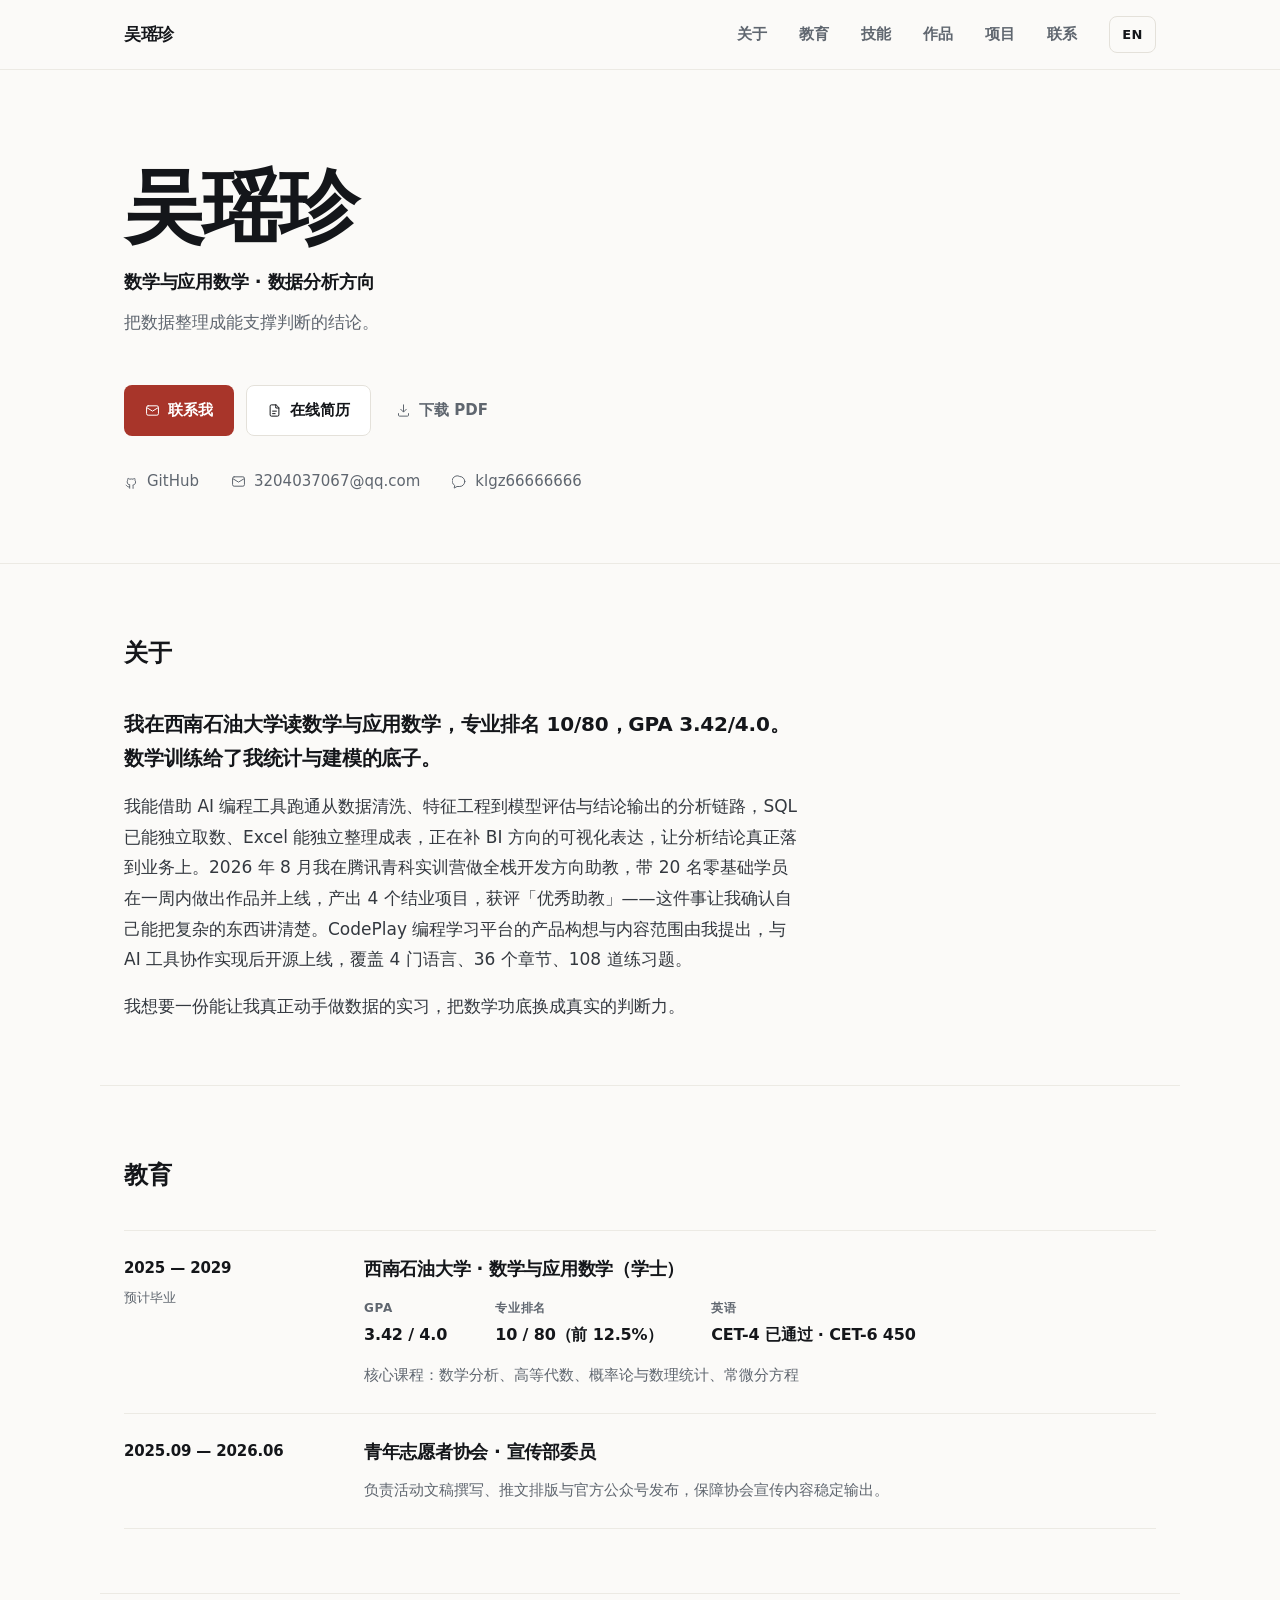
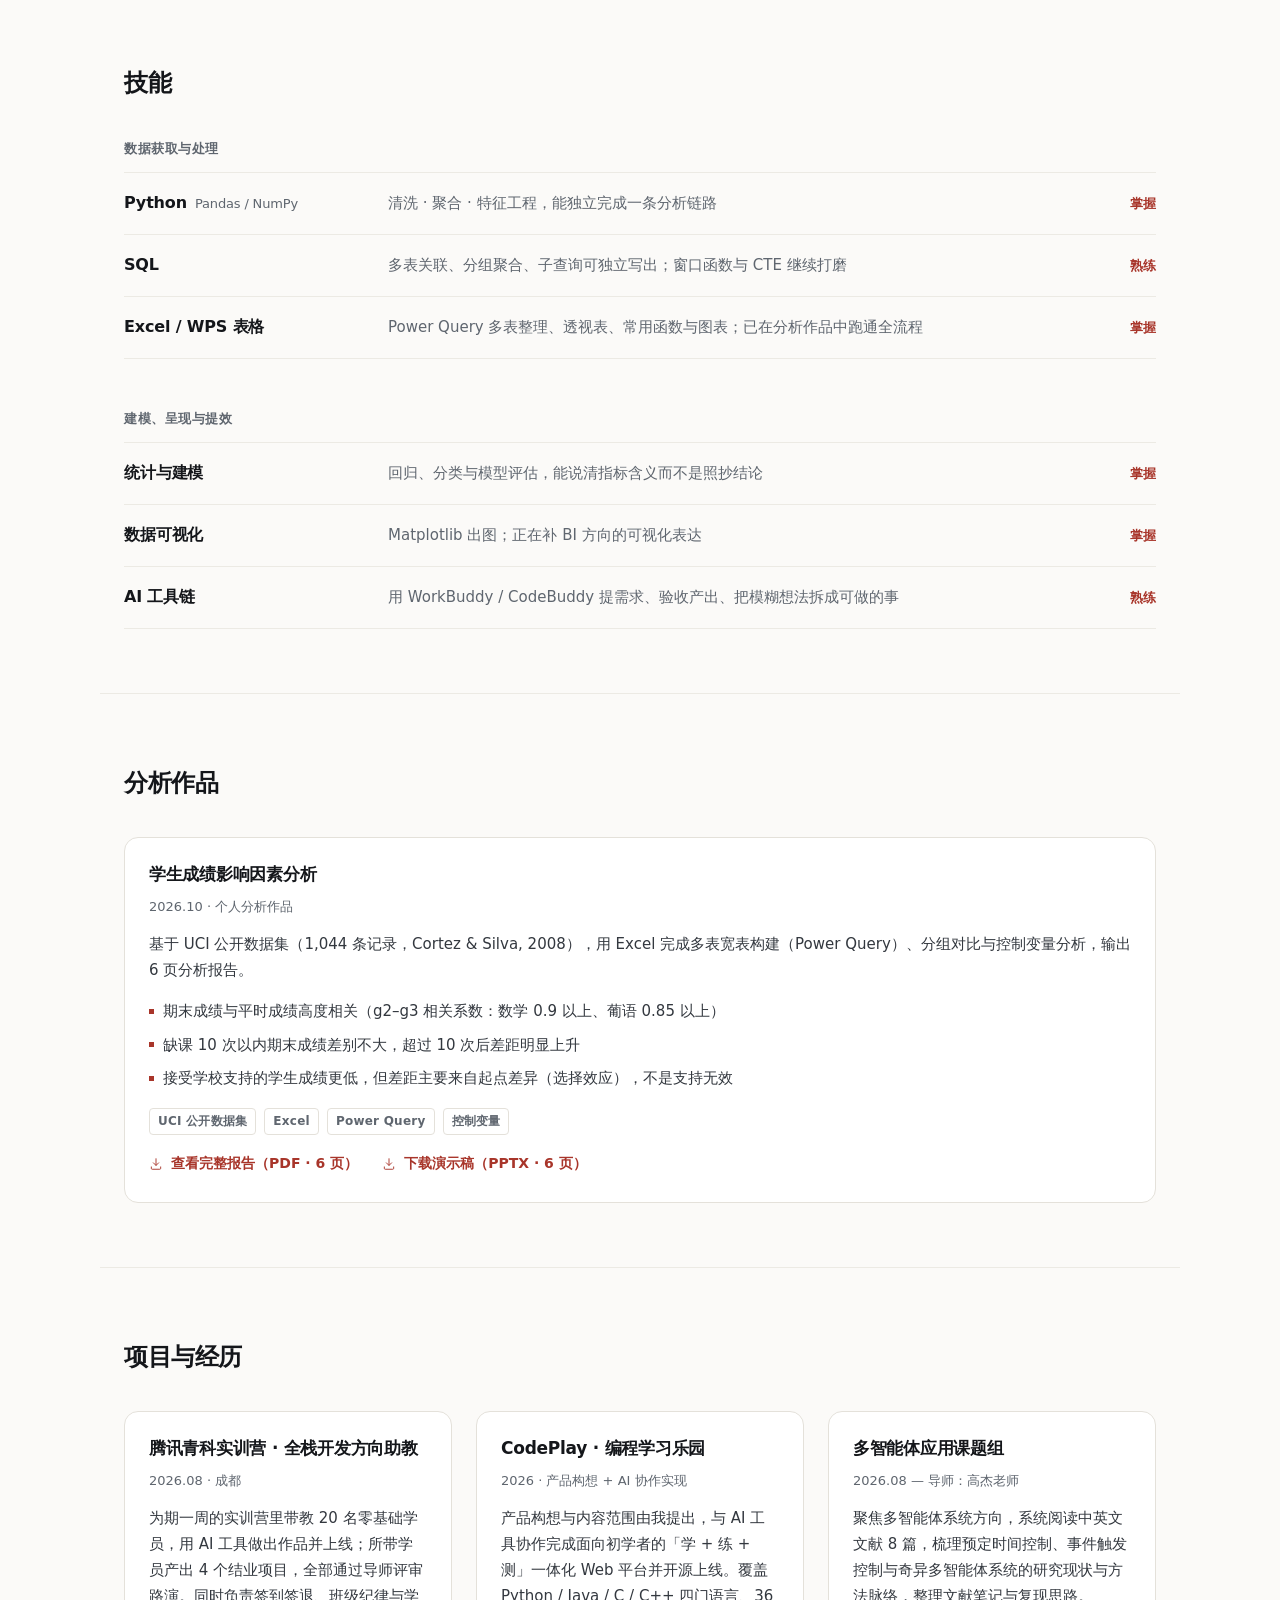
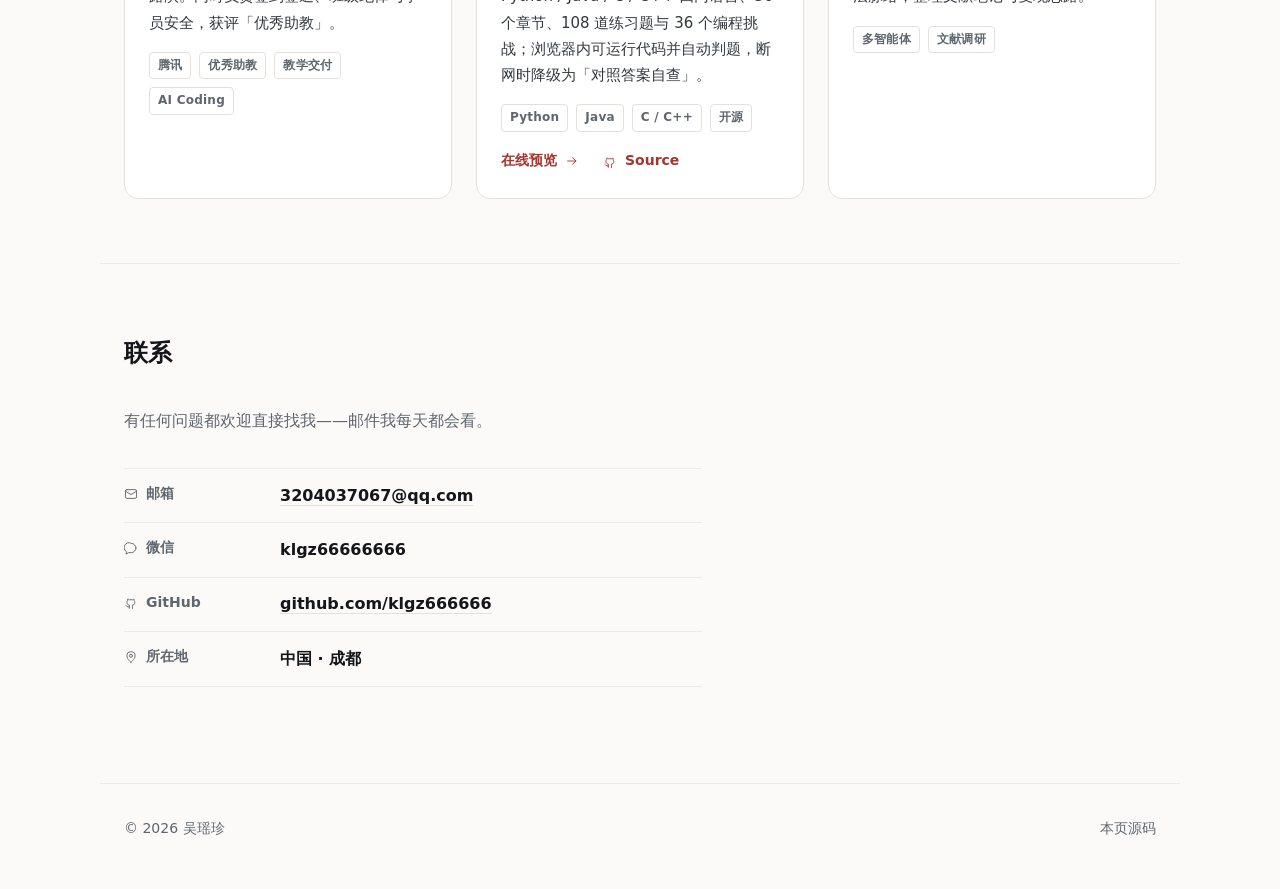
==== commit 1b5edca9: "简历分析作品发现改为与报告一致的口径 原写法用了报告里不存在的精确值，被追问时无法举证： - 「数学 0.97、葡语 0.93」-> 报告原文为「均在 0.9 以上 / 0.85 以上」 - 「缺课 " ====
--- a/index.html
+++ b/index.html
@@ -192,8 +192,8 @@
           </div>
           <p class="work__desc" data-zh="基于 UCI 公开数据集（1,044 条记录，Cortez &amp; Silva, 2008），用 Excel 完成多表宽表构建（Power Query）、分组对比与控制变量分析，输出 6 页分析报告。" data-en="Based on the UCI public Student Performance dataset (1,044 records; Cortez &amp; Silva, 2008). Built the wide table from multiple sheets in Excel (Power Query), then ran grouped comparisons and a controlled-variable check. Delivered a 6-page report.">基于 UCI 公开数据集（1,044 条记录，Cortez &amp; Silva, 2008），用 Excel 完成多表宽表构建（Power Query）、分组对比与控制变量分析，输出 6 页分析报告。</p>
           <ul class="findings">
-            <li data-zh="期末成绩与平时成绩高度相关（g2–g3 相关系数：数学 0.97、葡语 0.93）" data-en="Final grades track closely with prior-period grades (g2–g3 correlation: 0.97 for maths, 0.93 for Portuguese)">期末成绩与平时成绩高度相关（g2–g3 相关系数：数学 0.97、葡语 0.93）</li>
-            <li data-zh="缺课 11 次以上组平均期末成绩比全勤组低 2.4 分" data-en="Students with 11 or more absences averaged 2.4 points lower on the final exam than students with full attendance">缺课 11 次以上组平均期末成绩比全勤组低 2.4 分</li>
+            <li data-zh="期末成绩与平时成绩高度相关（g2–g3 相关系数：数学 0.9 以上、葡语 0.85 以上）" data-en="Final grades track closely with prior-period grades (g2–g3 correlation: above 0.9 for maths, above 0.85 for Portuguese)">期末成绩与平时成绩高度相关（g2–g3 相关系数：数学 0.9 以上、葡语 0.85 以上）</li>
+            <li data-zh="缺课 10 次以内期末成绩差别不大，超过 10 次后差距明显上升" data-en="Little difference within 10 absences; the gap widens noticeably beyond 10">缺课 10 次以内期末成绩差别不大，超过 10 次后差距明显上升</li>
             <li data-zh="接受学校支持的学生成绩更低，但差距主要来自起点差异（选择效应），不是支持无效" data-en="Students receiving school support scored lower — but the gap comes mostly from where they started (selection effect), not from support failing">接受学校支持的学生成绩更低，但差距主要来自起点差异（选择效应），不是支持无效</li>
           </ul>
           <ul class="tags"><li data-zh="UCI 公开数据集" data-en="UCI public dataset">UCI 公开数据集</li><li>Excel</li><li>Power Query</li><li data-zh="控制变量" data-en="Controlled comparison">控制变量</li></ul>
